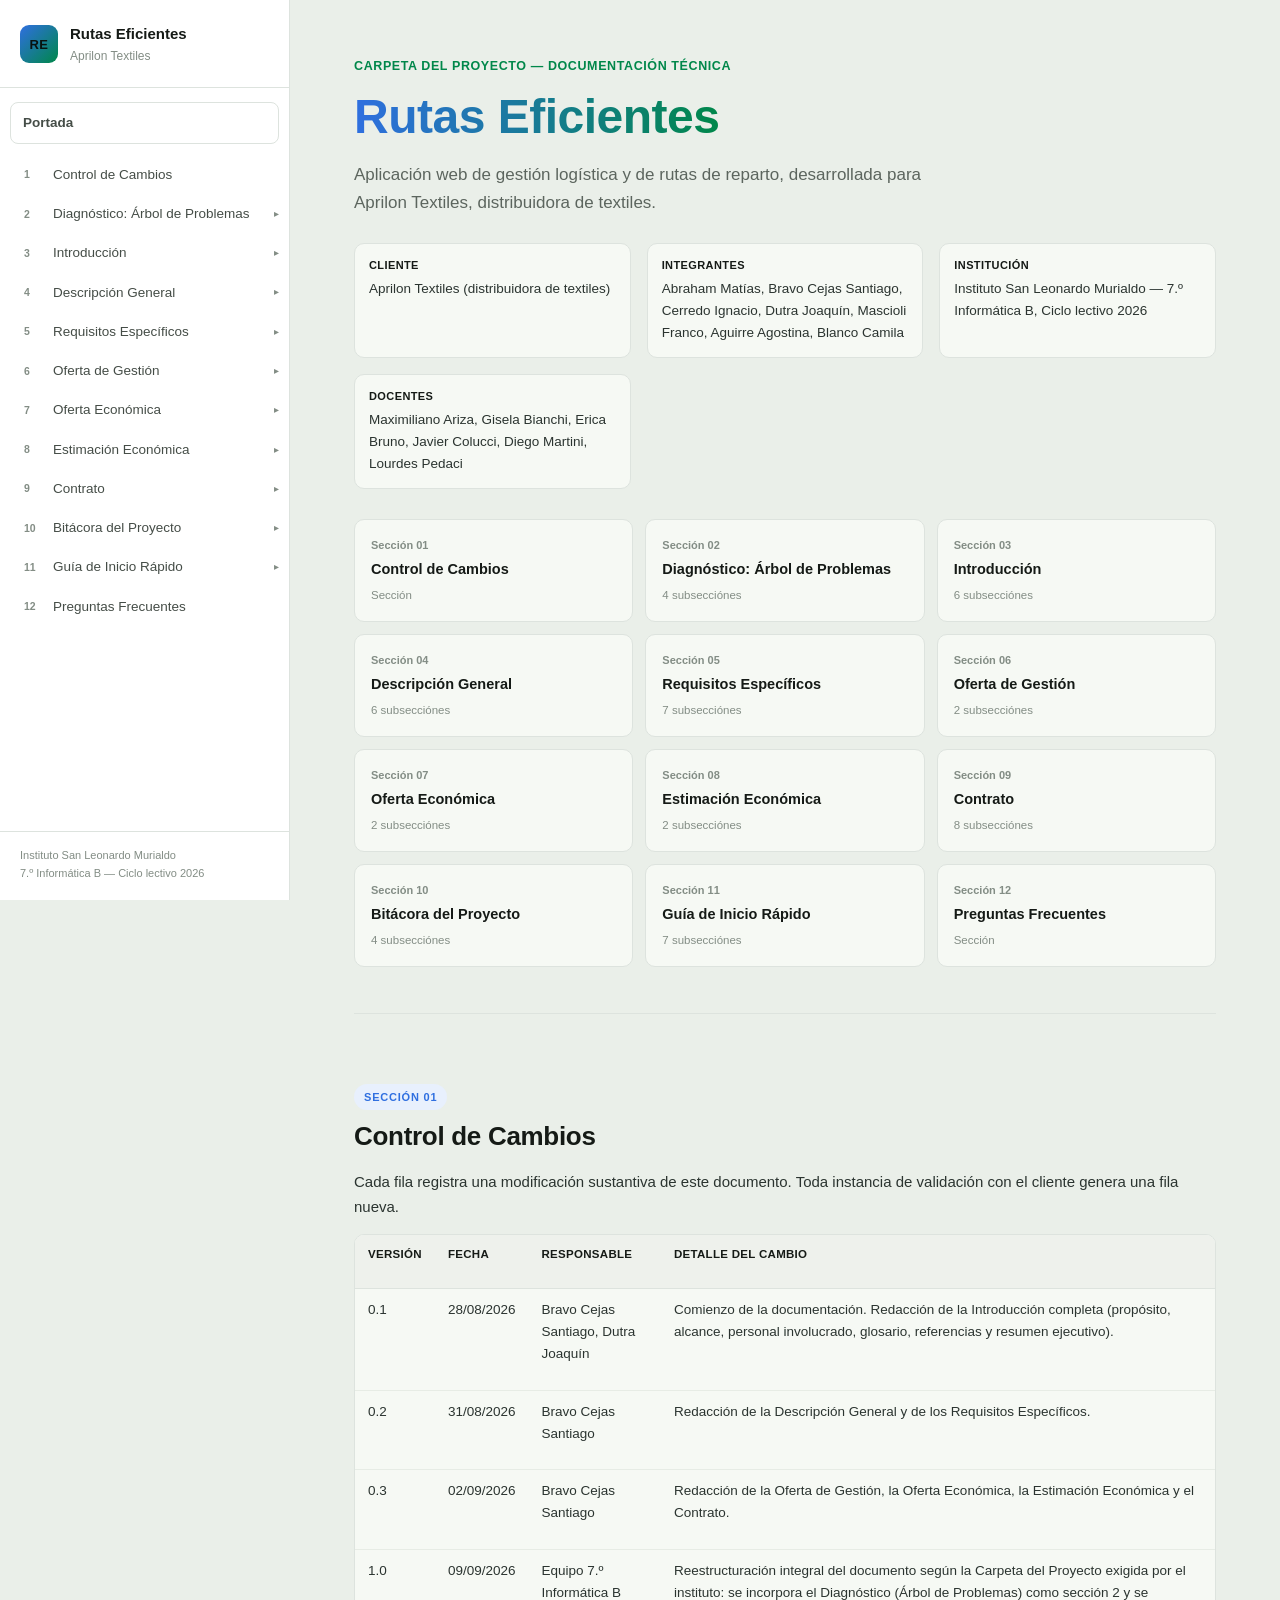
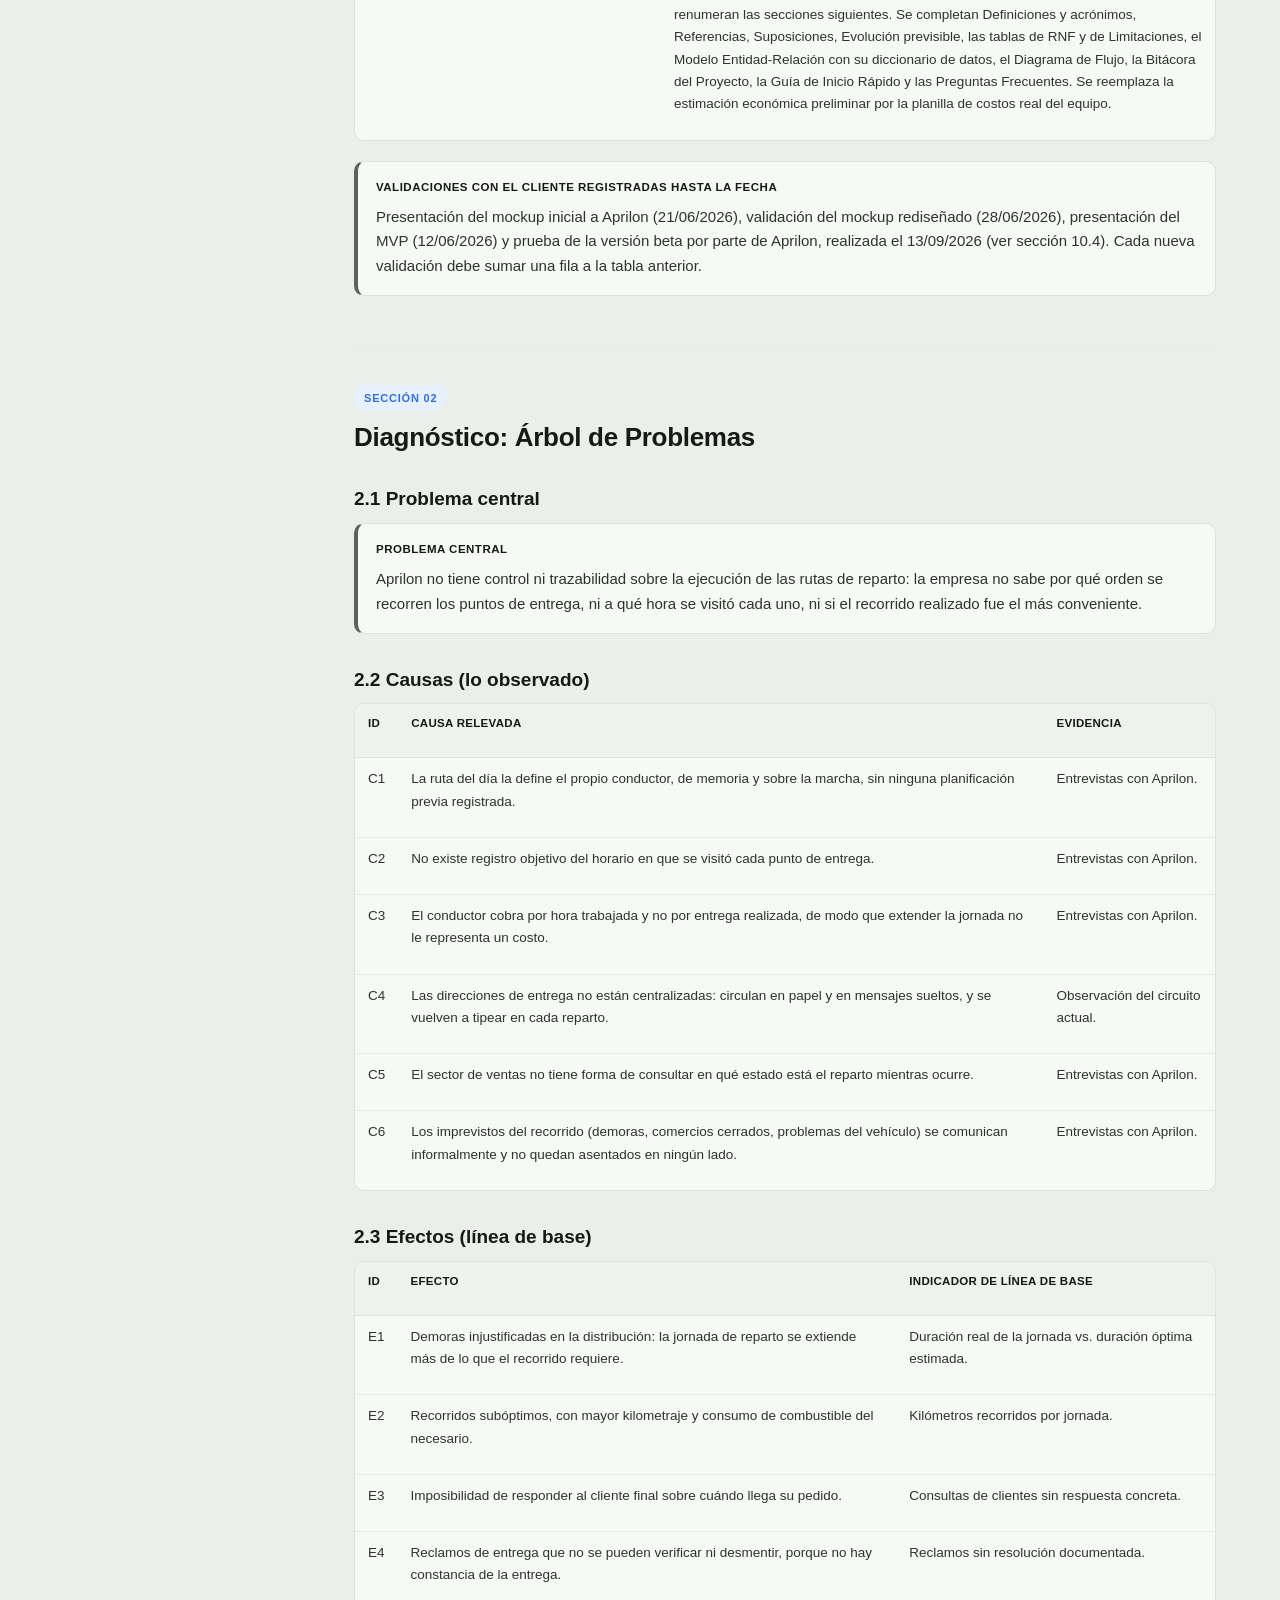
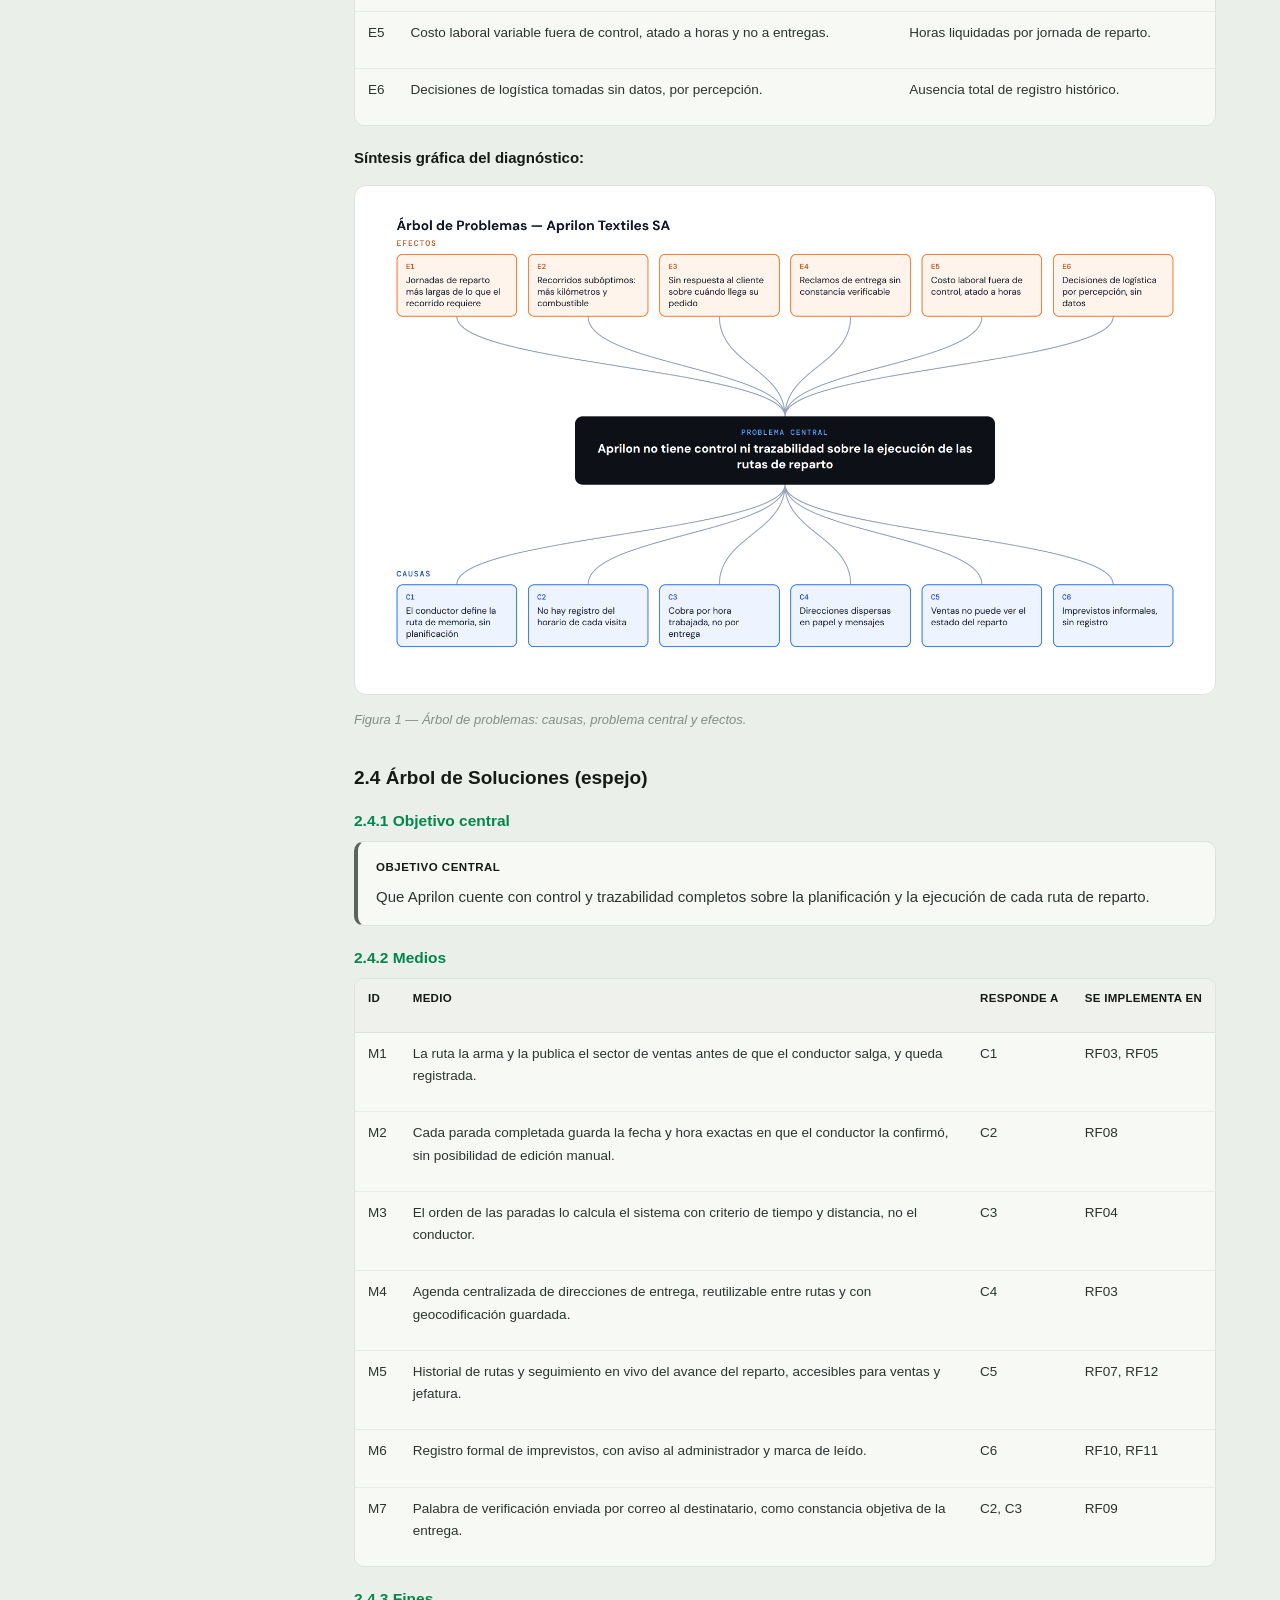
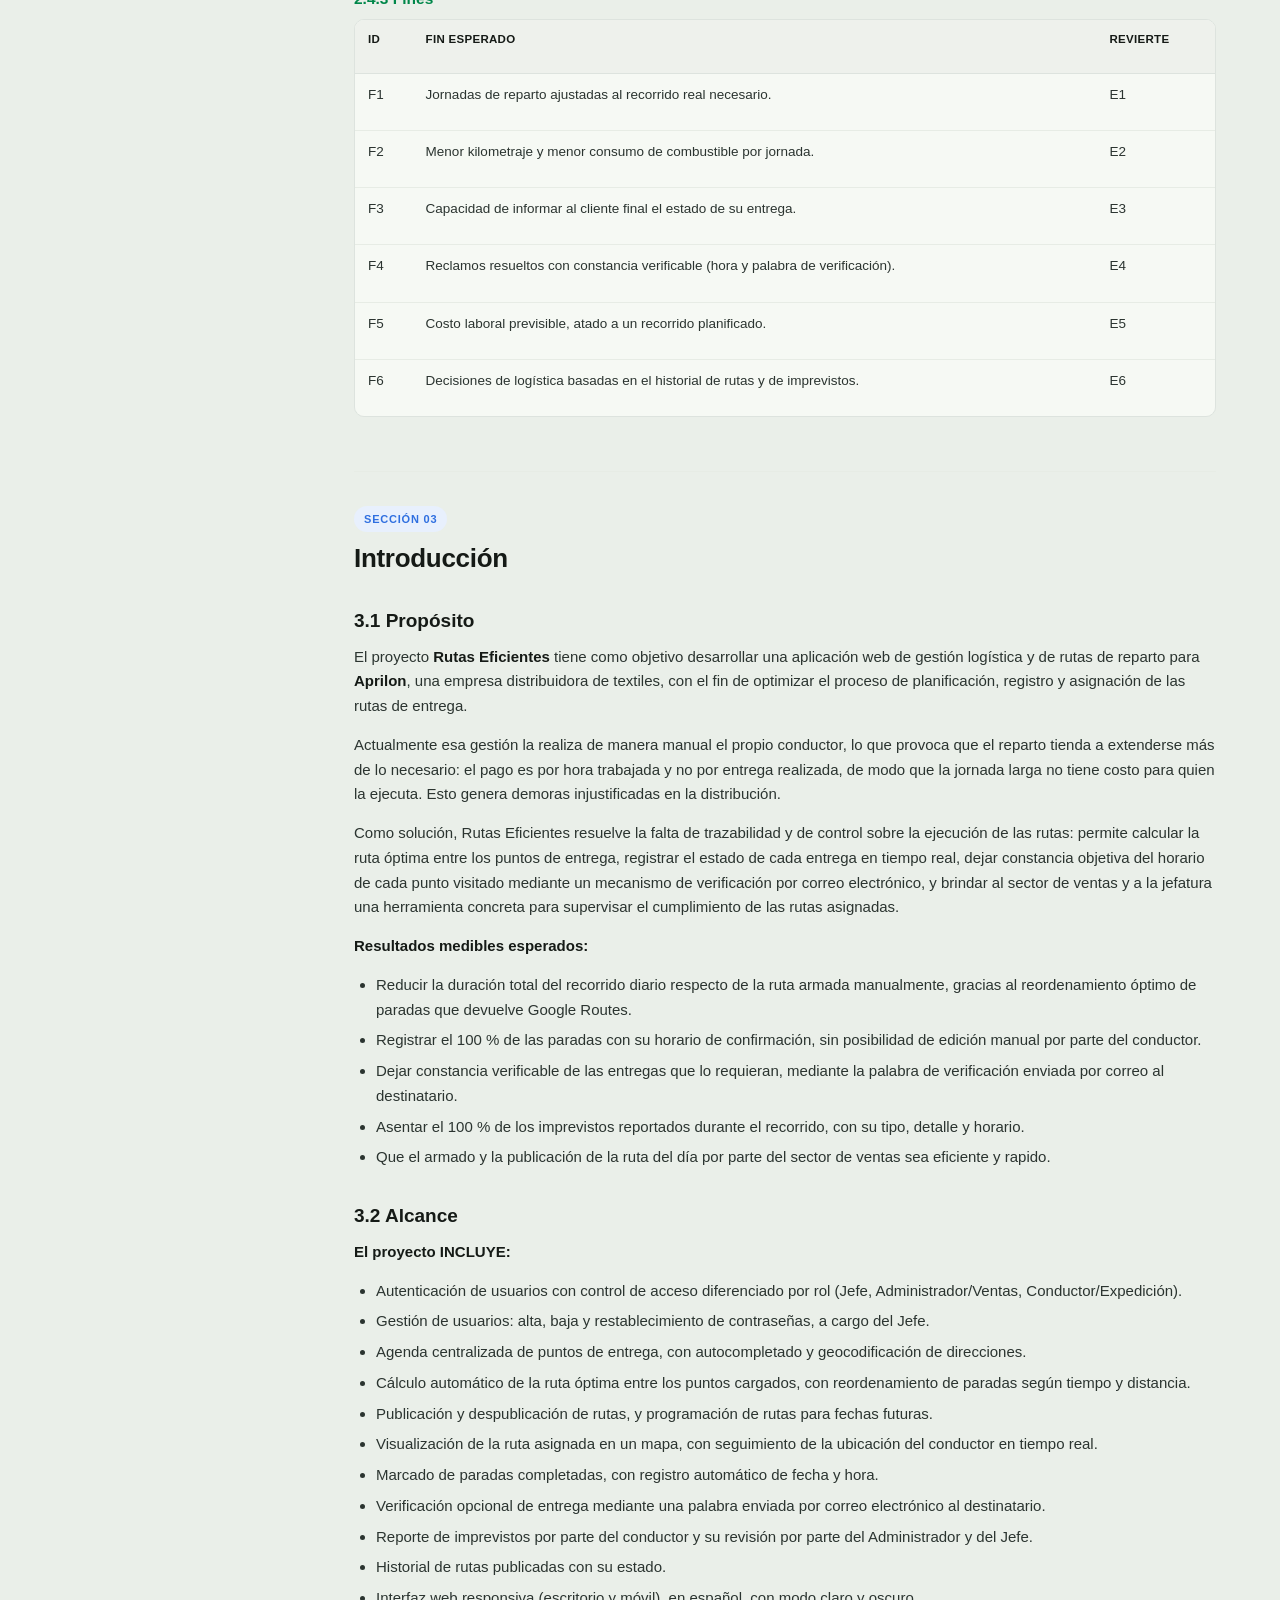
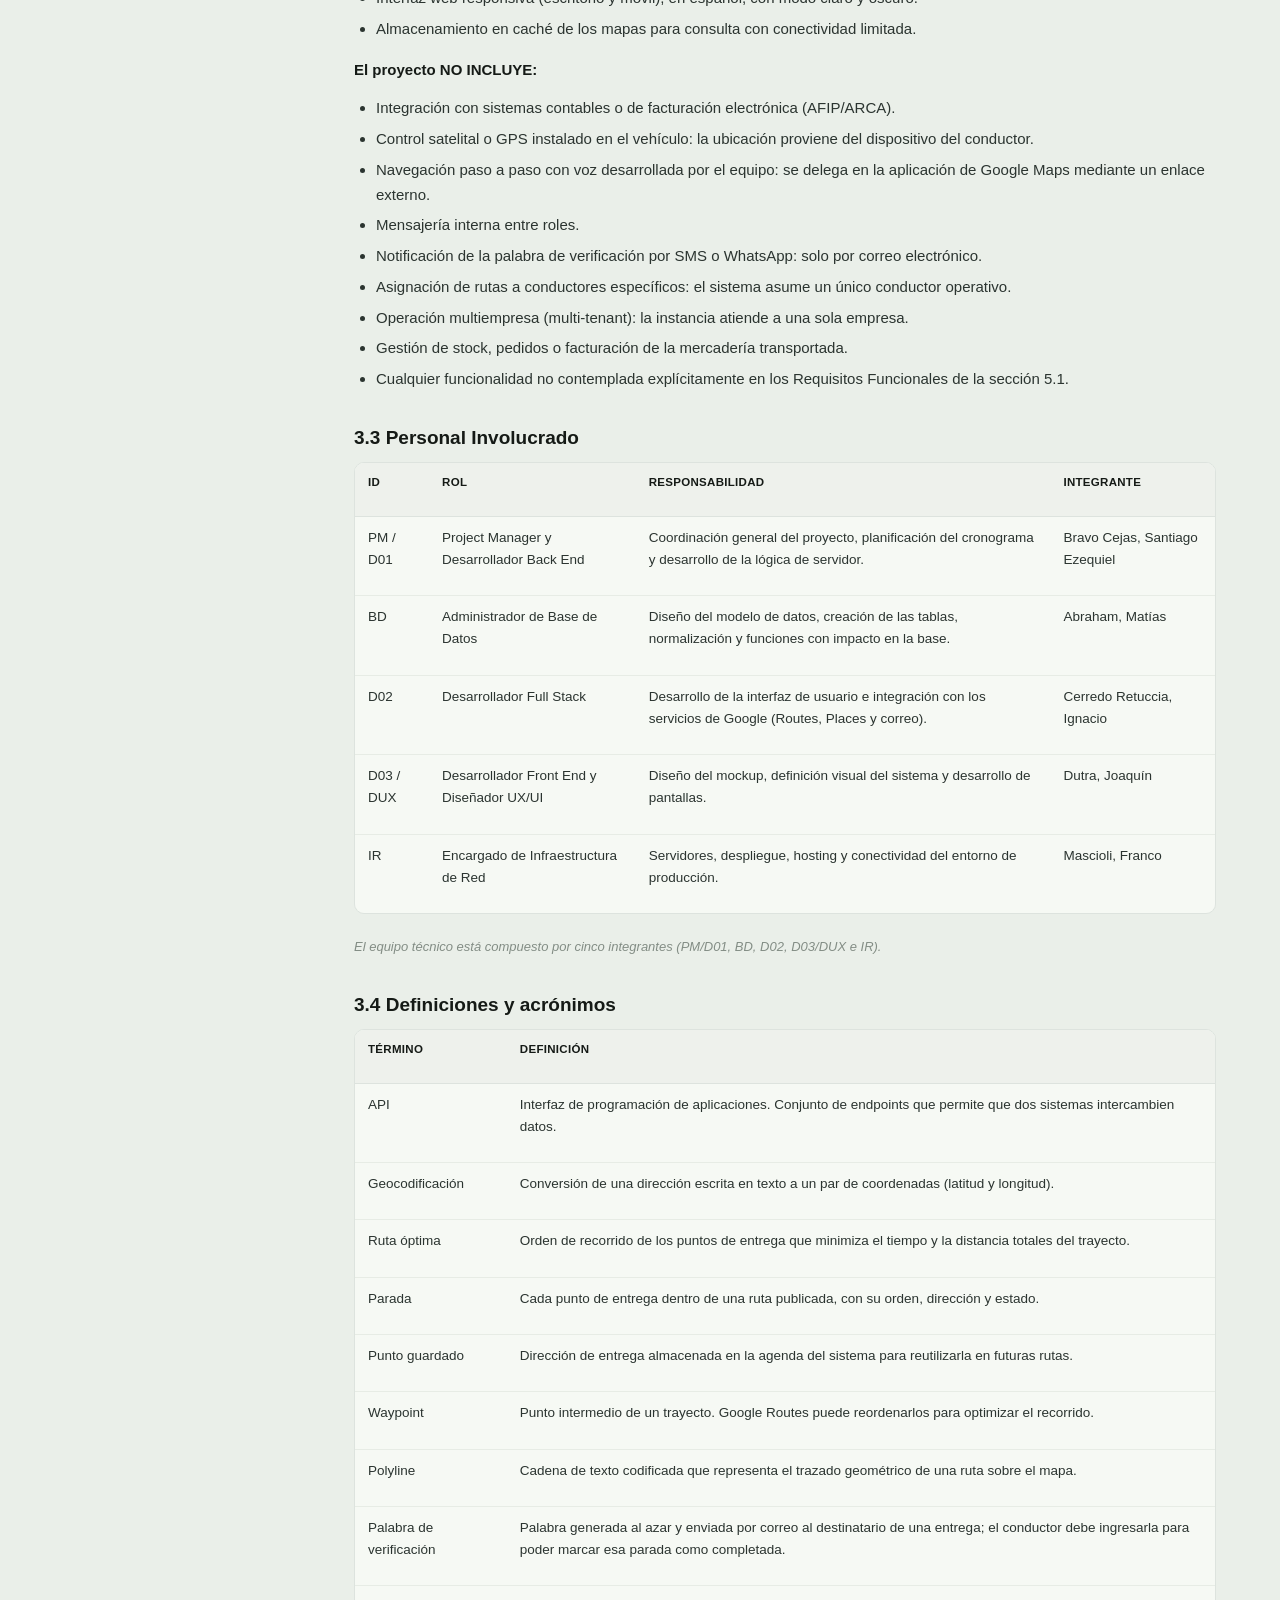
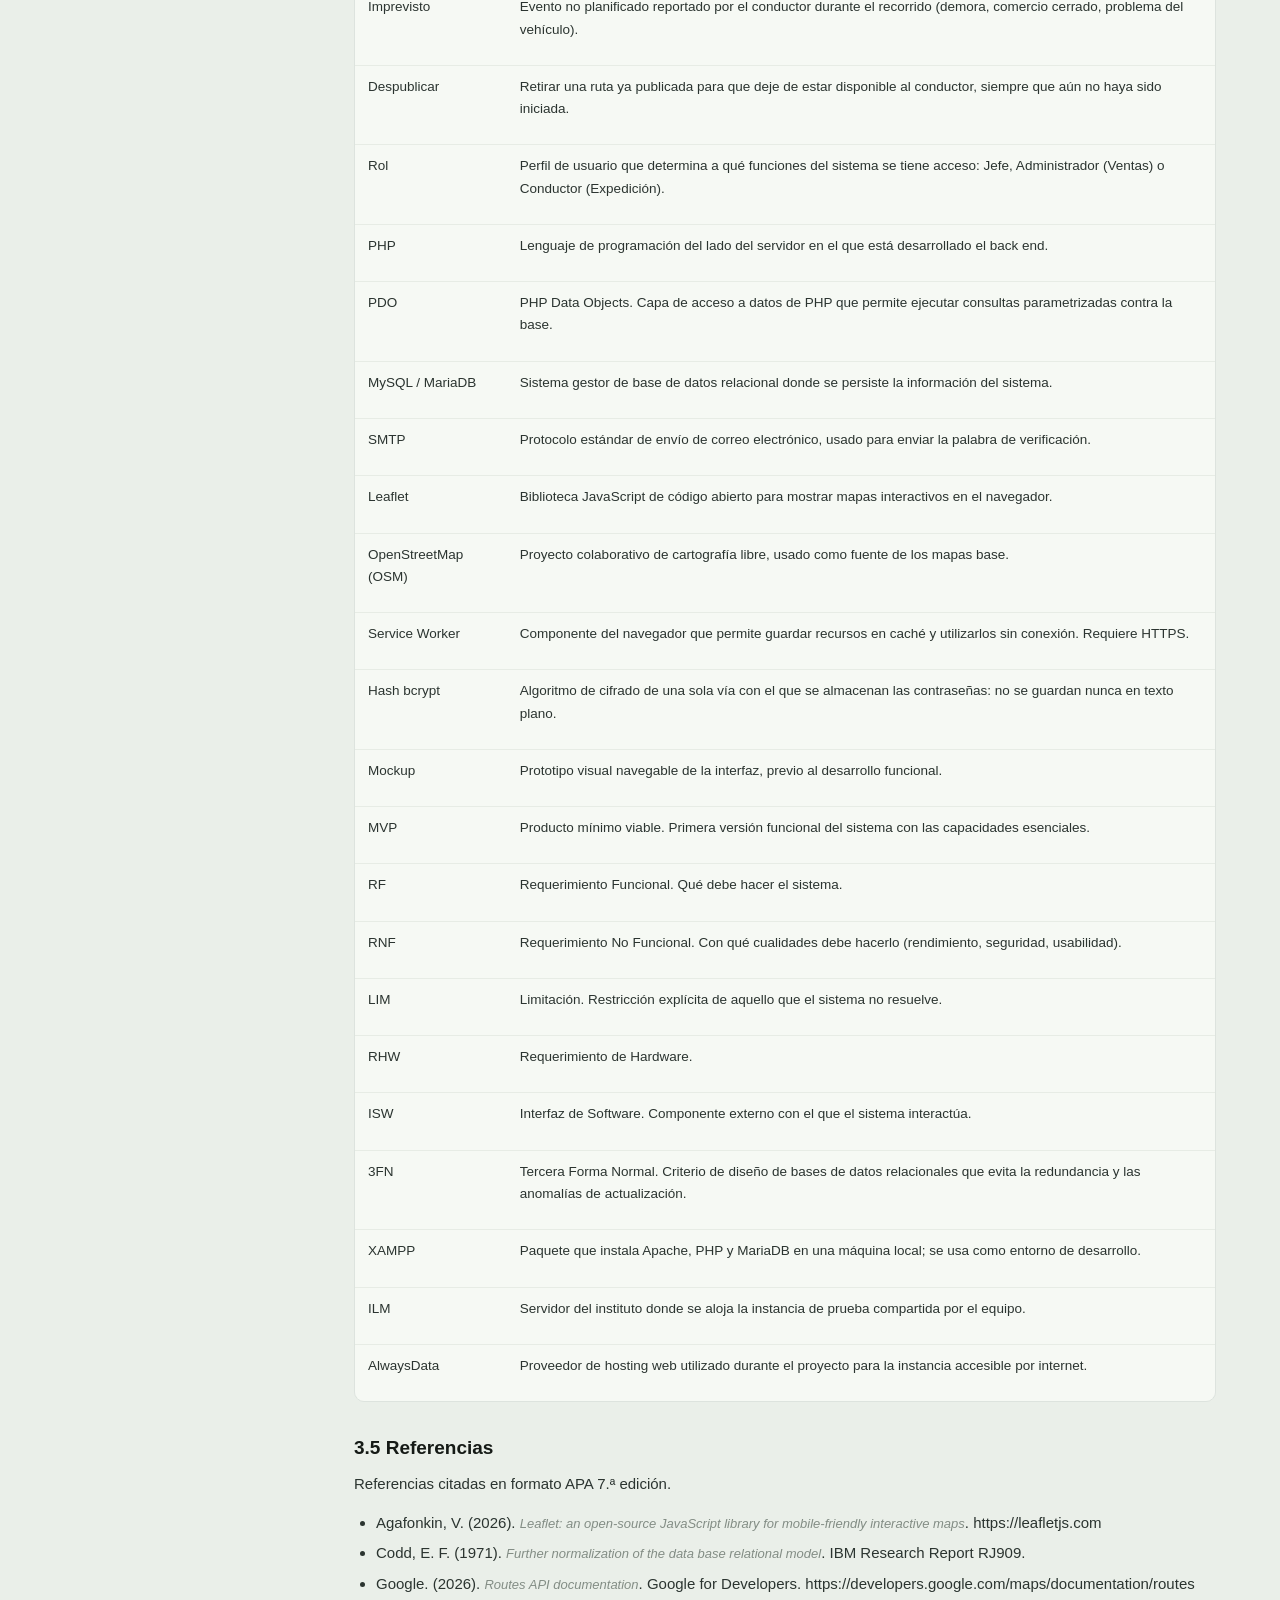
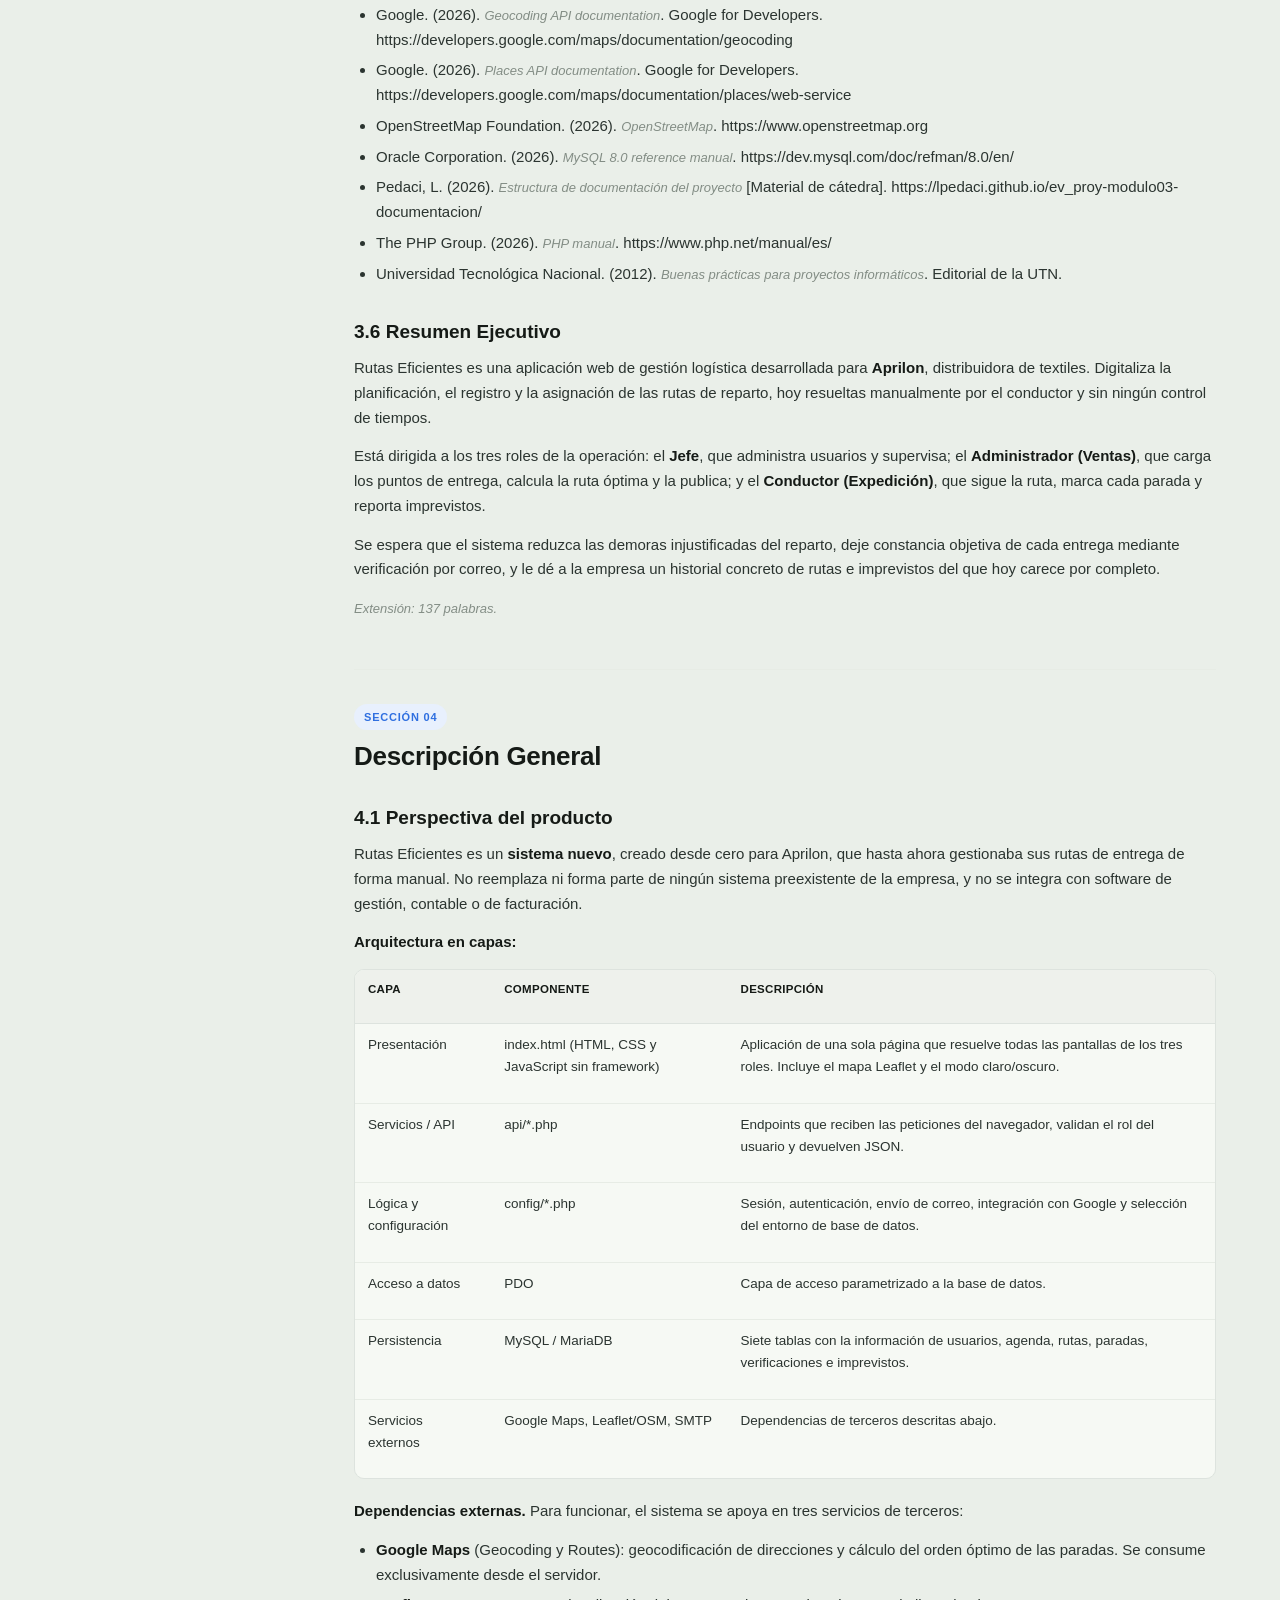
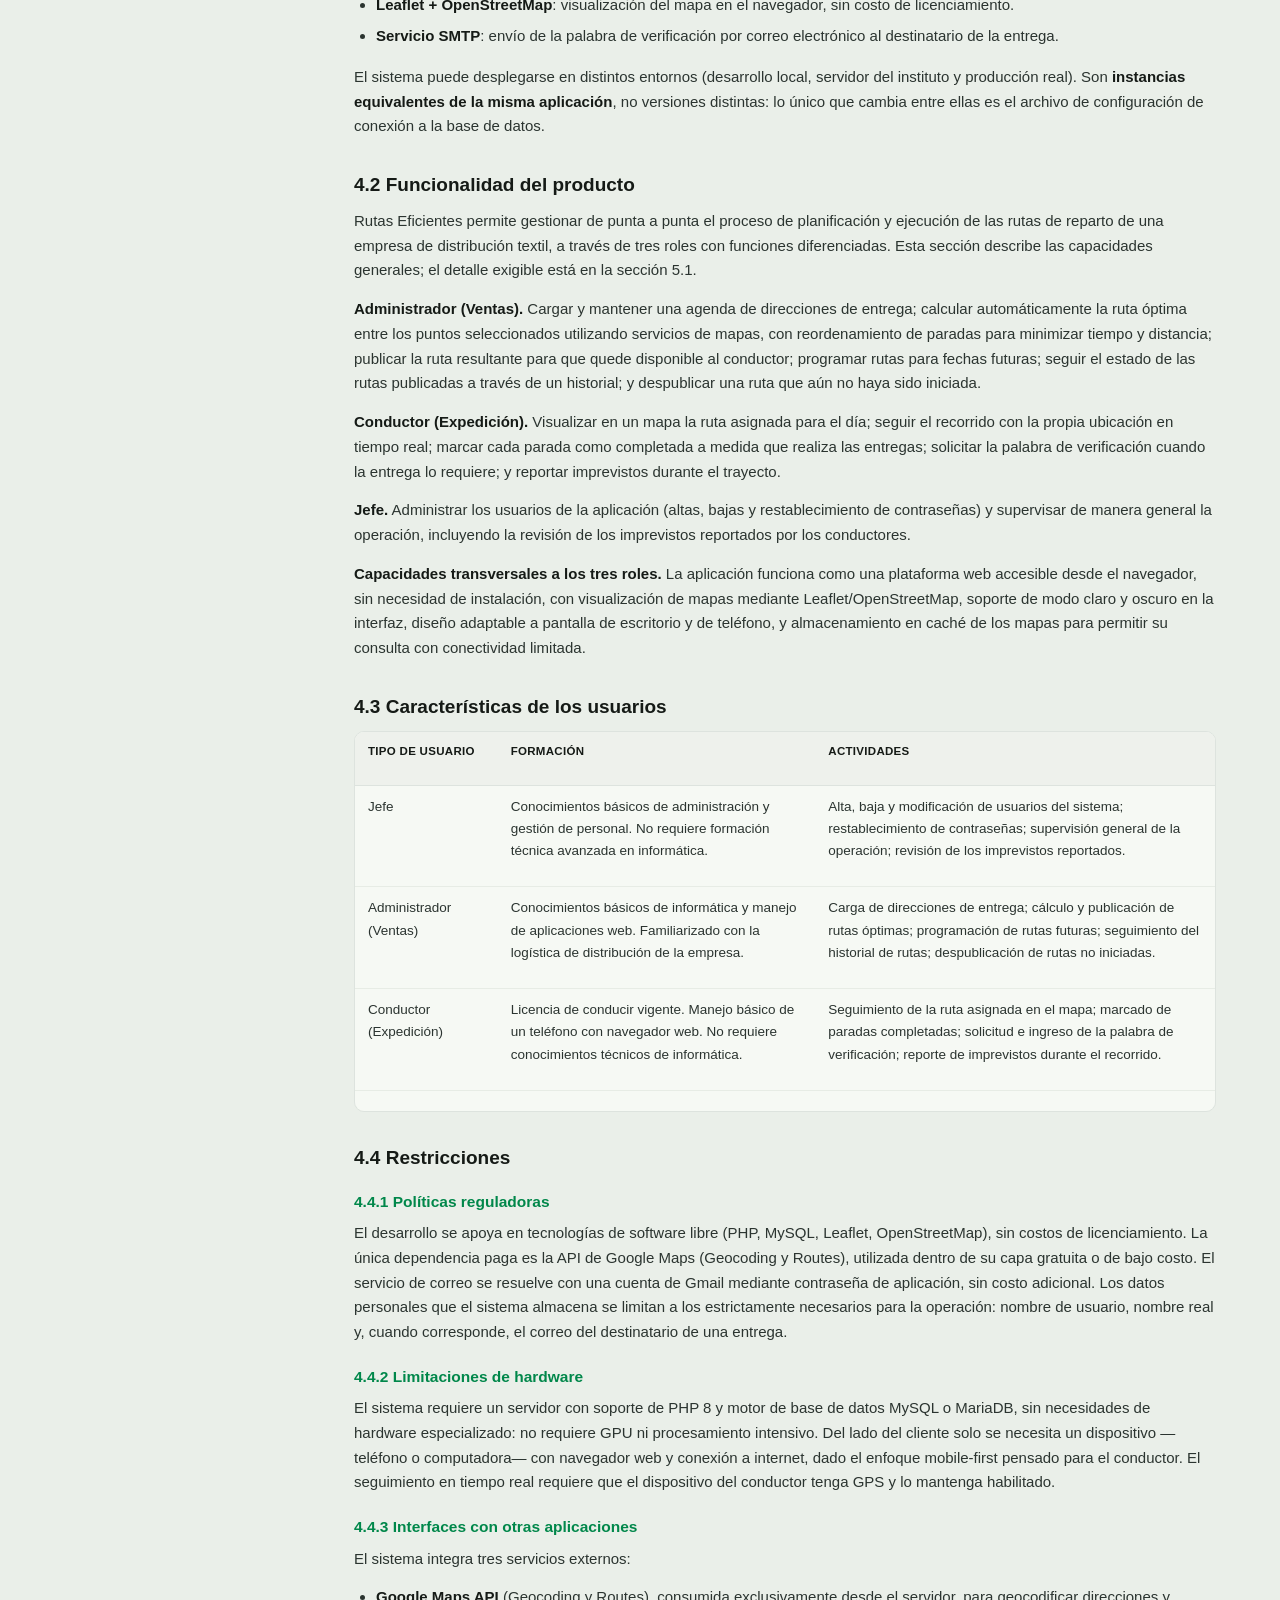
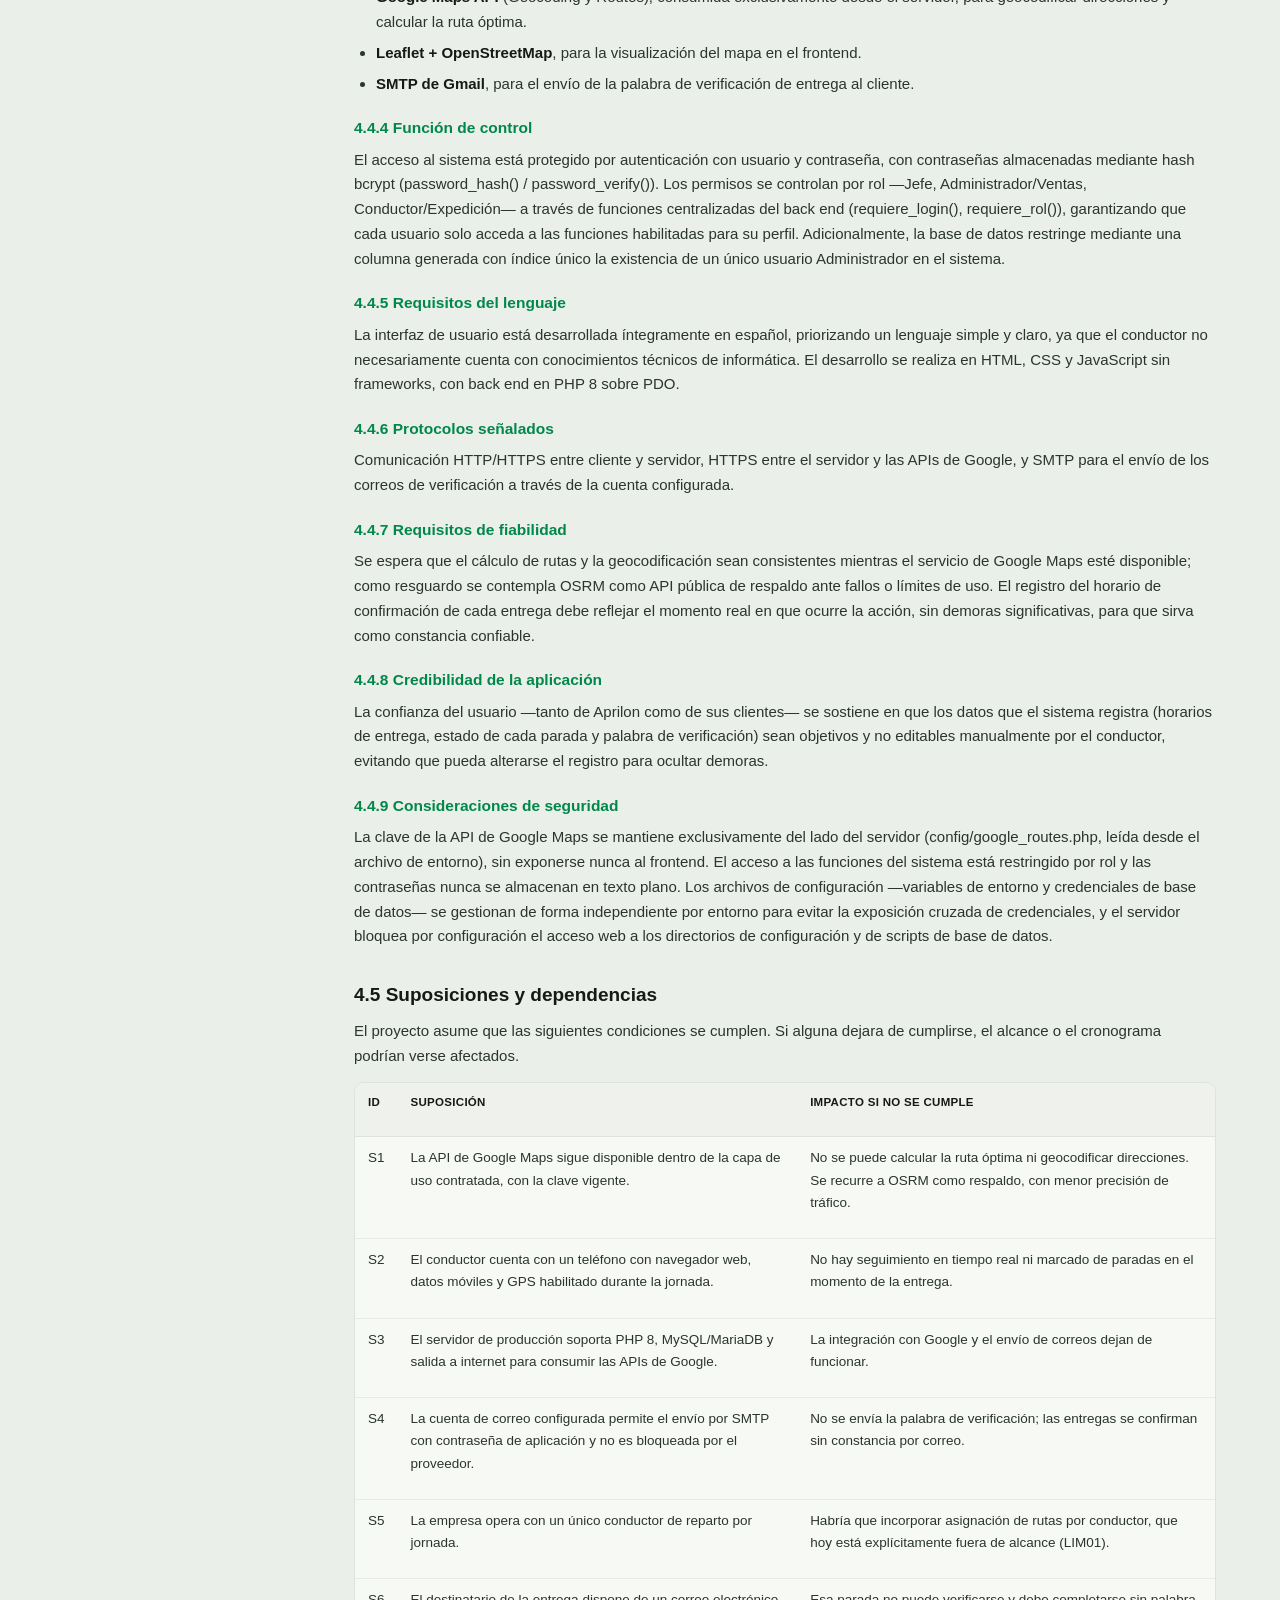
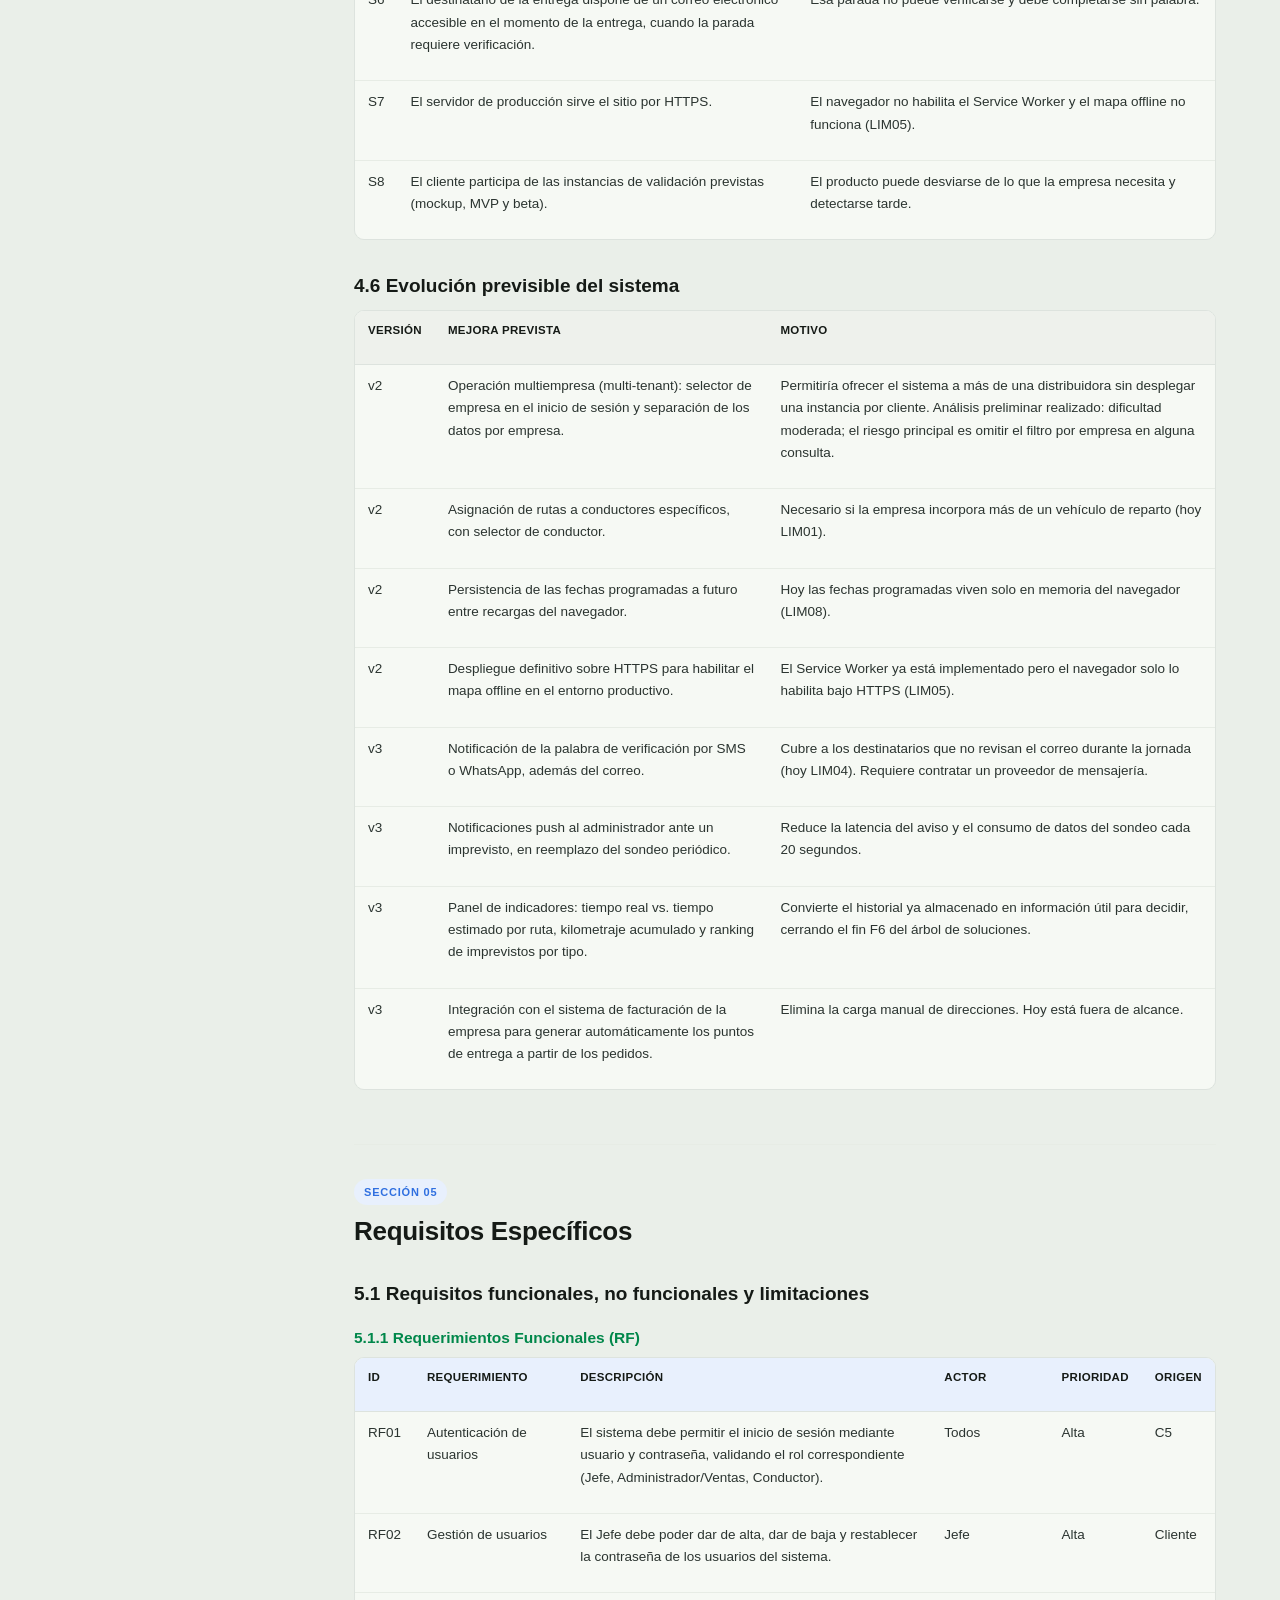
==== documentacion/index.html @ 09ac153d "Actualizar costos del proyecto segun la planilla de estimacion Se actualizan las 342 horas y montos " ====
<!doctype html>
<html lang="es" data-theme="light">
<head>
<meta charset="utf-8">
<meta name="viewport" content="width=device-width, initial-scale=1">
<link rel="icon" href="favicon.png">
<title>Rutas Eficientes — Documentación del Proyecto</title>
<style>
:root{
  --bg:#eaefe9;
  --panel:#f6f9f4;
  --panel-soft:#ffffff;
  --ink:#2b3430;
  --ink-soft:#5c655e;
  --ink-faint:#838d85;
  --ink-title:#151a16;
  --line:#dde3de;
  --line-soft:#e7ece5;
  --sidebar-bg:#ffffff;
  --sidebar-ink:#454d47;
  --sidebar-ink-dim:#838d85;
  --sidebar-line:#dde3de;
  --accent-blue:#2f6fe0;
  --accent-blue-bg:#e8f0fd;
  --accent-violet:#7c5ce0;
  --accent-violet-bg:#efebfd;
  --accent-amber:#a86a10;
  --accent-amber-bg:#fbf1de;
  --accent-green:#00874a;
  --accent-green-bg:#e6f9ef;
  --accent-slate:#5c635e;
  --accent-slate-bg:#eef1ec;
  --accent-pending:#a8601c;
  --accent-pending-bg:#faf0e6;
  --radius:12px;
  --sidebar-w:290px;
  color-scheme: light;
}

*{box-sizing:border-box;}
html{scroll-behavior:smooth;}
body{
  margin:0;
  background:var(--bg);
  color:var(--ink);
  font-family:-apple-system,BlinkMacSystemFont,"Segoe UI",Roboto,Helvetica,Arial,sans-serif;
  font-size:15px;
  line-height:1.65;
}

h1,h2,h3,h4{font-family:inherit;color:var(--ink-title);line-height:1.25;}

a{color:var(--accent-blue);text-decoration:none;}
a:hover{text-decoration:underline;}

.layout{display:flex;min-height:100vh;}

/* ---------- Sidebar ---------- */
.sidebar{
  width:var(--sidebar-w);flex:0 0 var(--sidebar-w);
  background:var(--sidebar-bg);
  position:sticky;
  top:0;
  height:100vh;
  overflow-y:auto;
  display:flex;
  flex-direction:column;
  padding:22px 0 0;
  z-index:40;
  border-right:1px solid var(--sidebar-line);
}
.sidebar::-webkit-scrollbar{width:8px;}
.sidebar::-webkit-scrollbar-thumb{background:var(--sidebar-line);border-radius:8px;}

.brand{display:flex;align-items:center;gap:12px;padding:0 20px 20px;border-bottom:1px solid var(--sidebar-line);margin-bottom:14px;flex:0 0 auto;}
.brand-mark{
  width:38px;height:38px;border-radius:9px;
  background:linear-gradient(135deg,var(--accent-blue),var(--accent-green));
  color:#08120f;display:flex;align-items:center;justify-content:center;
  font-weight:800;font-size:13px;letter-spacing:0.5px;flex:0 0 auto;
}
.brand-title{font-weight:700;font-size:15px;color:var(--ink-title);}
.brand-sub{font-size:12px;color:var(--sidebar-ink-dim);}

.nav{padding:0 10px;flex:1 1 auto;}
.nav-home{
  display:block;padding:9px 12px;margin:0 0 12px;border-radius:8px;
  color:var(--sidebar-ink);font-size:13.5px;font-weight:600;
  border:1px solid var(--sidebar-line);
}
.nav-home:hover{background:var(--sidebar-line);text-decoration:none;color:var(--ink-title);}

.nav-group{margin-bottom:14px;}
.nav-group-title{
  font-size:10.5px;font-weight:800;letter-spacing:0.7px;text-transform:uppercase;
  color:var(--sidebar-ink-dim);padding:0 12px;margin-bottom:6px;
}
.nav-item{margin-bottom:1px;}
.nav-item summary{list-style:none;cursor:pointer;display:flex;align-items:center;}
.nav-item summary::-webkit-details-marker{display:none;}
.nav-top{
  flex:1;display:flex;align-items:center;gap:9px;
  padding:8px 12px;border-radius:8px;color:var(--sidebar-ink);
  font-size:13.5px;font-weight:500;border-left:2px solid transparent;
}
.nav-top:hover{background:var(--sidebar-line);text-decoration:none;color:var(--ink-title);}
.nav-top.active{background:var(--accent-green-bg);color:var(--ink-title);border-left-color:var(--accent-green);}
.nav-num{
  font-size:10.5px;font-weight:700;color:var(--sidebar-ink-dim);
  min-width:20px;
}
.nav-item[open] > summary .nav-top{color:var(--ink-title);}
.nav-caret{margin-left:auto;font-size:10px;color:var(--sidebar-ink-dim);transition:transform .15s;}
.nav-item[open] > summary .nav-caret{transform:rotate(90deg);}

.nav-sub{list-style:none;margin:2px 0 6px;padding-left:31px;border-left:1px solid var(--sidebar-line);margin-left:20px;}
.nav-sub .nav-sub{padding-left:14px;margin-left:6px;}
.nav-sub li{margin:0;}
.nav-link{
  display:block;padding:5px 10px;border-radius:6px;font-size:12.5px;
  color:var(--sidebar-ink-dim);
}
.nav-sub .nav-link:hover{background:var(--sidebar-line);color:var(--ink-title);text-decoration:none;}
.nav-sub .nav-link.active{color:var(--accent-green);font-weight:600;}

.sidebar-footer{
  flex:0 0 auto;padding:14px 20px 18px;
  font-size:11px;color:var(--sidebar-ink-dim);border-top:1px solid var(--sidebar-line);
  background:var(--sidebar-bg);
}

.nav-toggle{
  display:none;position:fixed;top:14px;left:14px;z-index:60;
  background:var(--sidebar-bg);color:var(--ink-title);border:1px solid var(--sidebar-line);border-radius:8px;
  padding:9px 14px;font-size:13px;font-weight:600;cursor:pointer;
  box-shadow:0 4px 14px rgba(20,30,24,0.15);
}
.scrim{display:none;}

/* ---------- Content ---------- */
.content{flex:1;min-width:0;padding:56px 64px 90px;max-width:1440px;margin:0 auto;}

.hero{padding-bottom:36px;margin-bottom:36px;border-bottom:1px solid var(--line);}
.hero-eyebrow{font-size:12.5px;font-weight:700;letter-spacing:0.6px;text-transform:uppercase;color:var(--accent-green);margin-bottom:10px;}
.hero-title{
  font-size:clamp(32px,5vw,48px);font-weight:800;margin:0 0 14px;letter-spacing:-0.5px;
  background:linear-gradient(90deg,var(--accent-blue),var(--accent-green));
  -webkit-background-clip:text;background-clip:text;color:transparent;
  display:inline-block;
}
.hero-lead{font-size:17px;color:var(--ink-soft);max-width:65ch;margin:0 0 26px;}
.hero-meta{display:grid;grid-template-columns:repeat(auto-fit,minmax(220px,1fr));gap:16px;}
.hero-meta-item{font-size:13.5px;color:var(--ink);background:var(--panel);border:1px solid var(--line);border-radius:10px;padding:12px 14px;}
.hero-meta-item strong{display:block;color:var(--ink-title);font-size:11px;font-weight:700;letter-spacing:0.4px;text-transform:uppercase;margin-bottom:4px;}

.index-grid{display:grid;grid-template-columns:repeat(auto-fill,minmax(230px,1fr));gap:12px;margin:30px 0 10px;}
.index-card{
  display:block;background:var(--panel);border:1px solid var(--line);border-radius:10px;
  padding:16px;color:var(--ink);transition:border-color .15s,transform .15s,box-shadow .15s;
}
.index-card:hover{border-color:var(--accent-green);transform:translateY(-2px);box-shadow:0 10px 24px rgba(20,30,24,0.12);text-decoration:none;}
.index-card-num{font-size:11px;font-weight:800;color:var(--ink-faint);}
.index-card-title{font-size:14.5px;font-weight:600;color:var(--ink-title);margin-top:4px;}
.index-card-meta{font-size:11.5px;color:var(--ink-faint);margin-top:4px;}

.doc-section{padding:34px 0;border-bottom:1px solid var(--line-soft);scroll-margin-top:24px;}
.doc-section:last-child{border-bottom:none;}

.section-head{margin-bottom:18px;}
.kicker{display:inline-block;font-size:11px;font-weight:700;letter-spacing:0.8px;text-transform:uppercase;color:var(--accent-blue);background:var(--accent-blue-bg);padding:4px 10px;border-radius:99px;margin-bottom:10px;}
.section-title{font-size:26px;font-weight:800;margin:0;letter-spacing:-0.3px;color:var(--ink-title);}

.section-body p{margin:0 0 14px;color:var(--ink);}
.section-body ul,.section-body ol{margin:0 0 16px;padding-left:22px;}
.section-body li{margin-bottom:6px;color:var(--ink);}
.section-body strong{color:var(--ink-title);font-weight:700;}

.sub-h2{scroll-margin-top:24px;font-size:19px;font-weight:700;margin:30px 0 12px;padding-top:4px;color:var(--ink-title);}
.sub-h3{scroll-margin-top:24px;font-size:15.5px;font-weight:700;margin:22px 0 10px;color:var(--accent-green);}

/* ---------- Tables ---------- */
.table-scroll{overflow-x:auto;margin:0 0 20px;border:1px solid var(--line);border-radius:10px;}
table.dtable{width:100%;border-collapse:collapse;font-size:13.5px;background:var(--panel);}
table.dtable th,table.dtable td{padding:10px 13px;text-align:left;border-bottom:1px solid var(--line-soft);vertical-align:top;color:var(--ink);}
table.dtable thead th{
  background:var(--accent-slate-bg);color:var(--ink-title);font-weight:700;font-size:11.5px;
  text-transform:uppercase;letter-spacing:0.3px;border-bottom:1px solid var(--line);white-space:nowrap;
}
table.dtable tbody tr:last-child td{border-bottom:none;}
table.dtable tbody tr:hover{background:var(--line-soft);}
table.dtable strong{color:var(--ink-title);}

table.dtable.accent-blue thead th{background:var(--accent-blue-bg);color:var(--accent-blue);}
table.dtable.accent-violet thead th{background:var(--accent-violet-bg);color:var(--accent-violet);}
table.dtable.accent-amber thead th{background:var(--accent-amber-bg);color:var(--accent-amber);}
table.dtable.accent-green thead th{background:var(--accent-green-bg);color:var(--accent-green);}
table.dtable.accent-slate thead th{background:var(--accent-slate-bg);color:var(--ink-title);}

/* ---------- Callouts ---------- */
.callout{border:1px solid var(--line);border-left:4px solid var(--accent-slate);background:var(--panel);border-radius:10px;padding:16px 18px;margin:0 0 20px;}
.callout-label{font-size:11.5px;font-weight:800;letter-spacing:0.5px;text-transform:uppercase;color:var(--ink-title);margin-bottom:8px;}
.callout-body p{margin:0 0 8px;color:var(--ink);}
.callout-body p:last-child{margin-bottom:0;}

.callout.accent-blue{border-left-color:var(--accent-blue);background:var(--accent-blue-bg);}
.callout.accent-blue .callout-label{color:var(--accent-blue);}
.callout.accent-violet{border-left-color:var(--accent-violet);background:var(--accent-violet-bg);}
.callout.accent-violet .callout-label{color:var(--accent-violet);}
.callout.accent-amber{border-left-color:var(--accent-amber);background:var(--accent-amber-bg);}
.callout.accent-amber .callout-label{color:var(--accent-amber);}
.callout.accent-green{border-left-color:var(--accent-green);background:var(--accent-green-bg);}
.callout.accent-green .callout-label{color:var(--accent-green);}
.callout.accent-slate{border-left-color:var(--accent-slate);}
.callout.accent-pending{border-left-color:var(--accent-pending);background:var(--accent-pending-bg);}
.callout.accent-pending .callout-label{color:var(--accent-pending);}

/* ---------- FAQ ---------- */
.faq-list{display:flex;flex-direction:column;gap:8px;margin:0 0 20px;}
.faq-item{border:1px solid var(--line);border-radius:10px;background:var(--panel);padding:2px 4px;}
.faq-item summary{
  cursor:pointer;list-style:none;padding:13px 14px;font-weight:600;font-size:14.5px;
  display:flex;gap:10px;align-items:baseline;color:var(--ink-title);
}
.faq-item summary::-webkit-details-marker{display:none;}
.faq-item summary::after{content:"+";margin-left:auto;color:var(--ink-faint);font-weight:400;font-size:18px;}
.faq-item[open] summary::after{content:"–";}
.faq-num{color:var(--accent-green);font-weight:800;min-width:18px;}
.faq-answer{padding:0 14px 15px 42px;color:var(--ink-soft);font-size:14px;}
.faq-answer p{margin:0 0 8px;}
.tag-ref{
  display:inline-block;font-size:11px;font-weight:700;letter-spacing:0.3px;
  background:var(--accent-slate-bg);color:var(--ink);padding:3px 9px;border-radius:99px;
}

/* ---------- Images ---------- */
.doc-figure{
  margin:0 0 4px;background:var(--panel-soft);border:1px solid var(--line);
  border-radius:12px;padding:10px;display:inline-block;max-width:100%;
}
.doc-figure img{display:block;max-width:100%;border-radius:6px;margin:0;}
.section-body em{color:var(--ink-faint);font-size:13px;}

/* ---------- Footer ---------- */
.doc-footer{margin-top:50px;padding-top:26px;border-top:1px solid var(--line);color:var(--ink-faint);font-size:12.5px;line-height:1.8;}

/* ---------- Back to top ---------- */
.to-top{
  position:fixed;right:22px;bottom:22px;width:42px;height:42px;border-radius:50%;
  background:var(--accent-green);color:#06110d;border:none;font-size:18px;cursor:pointer;
  box-shadow:0 6px 18px rgba(20,30,24,0.18);opacity:0;pointer-events:none;transition:opacity .2s,transform .2s;
  z-index:50;
}
.to-top.show{opacity:1;pointer-events:auto;}
.to-top:hover{transform:translateY(-3px);}

@media (max-width:1100px){
  .content{max-width:100%;padding:56px 32px 80px;}
}

@media (max-width:900px){
  .layout{display:block;}
  .sidebar{
    position:fixed;left:0;top:0;width:min(var(--sidebar-w),84vw);flex-basis:auto;
    transform:translateX(-100%);
    transition:transform .25s ease;box-shadow:0 0 40px rgba(20,30,24,0.2);
    height:100vh;
  }
  .sidebar.open{transform:translateX(0);}
  .nav-toggle{display:flex;align-items:center;gap:6px;}
  .scrim{display:none;position:fixed;inset:0;background:rgba(20,30,24,0.4);z-index:30;}
  .scrim.show{display:block;}
  .content{padding:80px 20px 60px;max-width:100%;}
  .hero-title{font-size:34px;}
  .hero-meta{grid-template-columns:1fr;}
  .index-grid{grid-template-columns:1fr 1fr;}
  .section-title{font-size:22px;}
  table.dtable{font-size:12.5px;}
  table.dtable th,table.dtable td{padding:8px 10px;}
}

@media (max-width:640px){
  .index-grid{grid-template-columns:1fr;}
  .content{padding:76px 16px 56px;}
  .hero-title{font-size:28px;}
  .hero-lead{font-size:15.5px;}
  .doc-section{padding:26px 0;}
  .callout{padding:14px 15px;}
  .faq-answer{padding:0 12px 14px 18px;}
  .faq-item summary{padding:12px 12px;font-size:14px;}
  .doc-figure{padding:6px;}
}

@media (max-width:400px){
  body{font-size:14px;}
  .content{padding:72px 12px 48px;}
  .hero-title{font-size:24px;}
  .brand-title{font-size:14px;}
}

</style>
</head>
<body>
<button class="nav-toggle" id="navToggle">&#9776; Menú</button>
<div class="scrim" id="scrim"></div>
<div class="layout">
  <nav class="sidebar" id="sidebar">
    <div class="brand">
      <div class="brand-mark">RE</div>
      <div>
        <div class="brand-title">Rutas Eficientes</div>
        <div class="brand-sub">Aprilon Textiles</div>
      </div>
    </div>
    <div class="nav">
      <a class="nav-home" href="#top">Portada</a><div class="nav-item"><a class="nav-top" href="#1-control-de-cambios"><span class="nav-num">1</span><span>Control de Cambios</span></a></div><details class="nav-item"><summary><a class="nav-top" href="#2-diagnostico-arbol-de-problemas"><span class="nav-num">2</span><span>Diagnóstico: Árbol de Problemas</span></a><span class="nav-caret">&#9656;</span></summary><ul class="nav-sub"><li><a class="nav-link" href="#2-1-problema-central">2.1 Problema central</a></li><li><a class="nav-link" href="#2-2-causas-lo-observado">2.2 Causas (lo observado)</a></li><li><a class="nav-link" href="#2-3-efectos-linea-de-base">2.3 Efectos (línea de base)</a></li><li><a class="nav-link" href="#2-4-arbol-de-soluciones-espejo">2.4 Árbol de Soluciones (espejo)</a><ul class="nav-sub"><li><a class="nav-link" href="#2-4-1-objetivo-central">2.4.1 Objetivo central</a></li><li><a class="nav-link" href="#2-4-2-medios">2.4.2 Medios</a></li><li><a class="nav-link" href="#2-4-3-fines">2.4.3 Fines</a></li></ul></li></ul></details><details class="nav-item"><summary><a class="nav-top" href="#3-introduccion"><span class="nav-num">3</span><span>Introducción</span></a><span class="nav-caret">&#9656;</span></summary><ul class="nav-sub"><li><a class="nav-link" href="#3-1-proposito">3.1 Propósito</a></li><li><a class="nav-link" href="#3-2-alcance">3.2 Alcance</a></li><li><a class="nav-link" href="#3-3-personal-involucrado">3.3 Personal Involucrado</a></li><li><a class="nav-link" href="#3-4-definiciones-y-acronimos">3.4 Definiciones y acrónimos</a></li><li><a class="nav-link" href="#3-5-referencias">3.5 Referencias</a></li><li><a class="nav-link" href="#3-6-resumen-ejecutivo">3.6 Resumen Ejecutivo</a></li></ul></details><details class="nav-item"><summary><a class="nav-top" href="#4-descripcion-general"><span class="nav-num">4</span><span>Descripción General</span></a><span class="nav-caret">&#9656;</span></summary><ul class="nav-sub"><li><a class="nav-link" href="#4-1-perspectiva-del-producto">4.1 Perspectiva del producto</a></li><li><a class="nav-link" href="#4-2-funcionalidad-del-producto">4.2 Funcionalidad del producto</a></li><li><a class="nav-link" href="#4-3-caracteristicas-de-los-usuarios">4.3 Características de los usuarios</a></li><li><a class="nav-link" href="#4-4-restricciones">4.4 Restricciones</a><ul class="nav-sub"><li><a class="nav-link" href="#4-4-1-politicas-reguladoras">4.4.1 Políticas reguladoras</a></li><li><a class="nav-link" href="#4-4-2-limitaciones-de-hardware">4.4.2 Limitaciones de hardware</a></li><li><a class="nav-link" href="#4-4-3-interfaces-con-otras-aplicaciones">4.4.3 Interfaces con otras aplicaciones</a></li><li><a class="nav-link" href="#4-4-4-funcion-de-control">4.4.4 Función de control</a></li><li><a class="nav-link" href="#4-4-5-requisitos-del-lenguaje">4.4.5 Requisitos del lenguaje</a></li><li><a class="nav-link" href="#4-4-6-protocolos-senalados">4.4.6 Protocolos señalados</a></li><li><a class="nav-link" href="#4-4-7-requisitos-de-fiabilidad">4.4.7 Requisitos de fiabilidad</a></li><li><a class="nav-link" href="#4-4-8-credibilidad-de-la-aplicacion">4.4.8 Credibilidad de la aplicación</a></li><li><a class="nav-link" href="#4-4-9-consideraciones-de-seguridad">4.4.9 Consideraciones de seguridad</a></li></ul></li><li><a class="nav-link" href="#4-5-suposiciones-y-dependencias">4.5 Suposiciones y dependencias</a></li><li><a class="nav-link" href="#4-6-evolucion-previsible-del-sistema">4.6 Evolución previsible del sistema</a></li></ul></details><details class="nav-item"><summary><a class="nav-top" href="#5-requisitos-especificos"><span class="nav-num">5</span><span>Requisitos Específicos</span></a><span class="nav-caret">&#9656;</span></summary><ul class="nav-sub"><li><a class="nav-link" href="#5-1-requisitos-funcionales-no-funcionales-y-limitaciones">5.1 Requisitos funcionales, no funcionales y limitaciones</a><ul class="nav-sub"><li><a class="nav-link" href="#5-1-1-requerimientos-funcionales-rf">5.1.1 Requerimientos Funcionales (RF)</a></li><li><a class="nav-link" href="#5-1-2-requerimientos-no-funcionales-rnf">5.1.2 Requerimientos No Funcionales (RNF)</a></li><li><a class="nav-link" href="#5-1-3-limitaciones-lim">5.1.3 Limitaciones (LIM)</a></li></ul></li><li><a class="nav-link" href="#5-2-interfaz-de-usuario">5.2 Interfaz de usuario</a><ul class="nav-sub"><li><a class="nav-link" href="#5-2-1-acceso-al-sistema">5.2.1 Acceso al sistema</a></li><li><a class="nav-link" href="#5-2-2-vistas-del-rol-jefe">5.2.2 Vistas del rol Jefe</a></li><li><a class="nav-link" href="#5-2-3-vistas-del-rol-administrador-ventas">5.2.3 Vistas del rol Administrador (Ventas)</a></li><li><a class="nav-link" href="#5-2-4-vistas-del-rol-conductor-expedicion">5.2.4 Vistas del rol Conductor (Expedición)</a></li></ul></li><li><a class="nav-link" href="#5-3-interfaz-de-hardware">5.3 Interfaz de hardware</a></li><li><a class="nav-link" href="#5-4-interfaz-de-software">5.4 Interfaz de software</a></li><li><a class="nav-link" href="#5-5-interfaz-de-comunicacion">5.5 Interfaz de comunicación</a></li><li><a class="nav-link" href="#5-6-modelo-entidad-relacion">5.6 Modelo Entidad-Relación</a><ul class="nav-sub"><li><a class="nav-link" href="#5-6-1-diccionario-de-datos">5.6.1 Diccionario de datos</a></li><li><a class="nav-link" href="#5-6-2-relaciones-del-esquema">5.6.2 Relaciones del esquema</a></li><li><a class="nav-link" href="#5-6-3-verificacion-de-la-tercera-forma-normal">5.6.3 Verificación de la Tercera Forma Normal</a></li></ul></li><li><a class="nav-link" href="#5-7-diagrama-de-flujo">5.7 Diagrama de flujo</a><ul class="nav-sub"><li><a class="nav-link" href="#5-7-1-recorrido-del-flujo-por-carril">5.7.1 Recorrido del flujo por carril</a></li><li><a class="nav-link" href="#5-7-2-los-tres-pasos-del-ciclo">5.7.2 Los tres pasos del ciclo</a></li></ul></li></ul></details><details class="nav-item"><summary><a class="nav-top" href="#6-oferta-de-gestion"><span class="nav-num">6</span><span>Oferta de Gestión</span></a><span class="nav-caret">&#9656;</span></summary><ul class="nav-sub"><li><a class="nav-link" href="#6-1-cronograma-gantt">6.1 Cronograma (GANTT)</a><ul class="nav-sub"><li><a class="nav-link" href="#6-1-1-etapas-del-proyecto">6.1.1 Etapas del proyecto</a></li></ul></li><li><a class="nav-link" href="#6-2-infraestructura-administrativa">6.2 Infraestructura administrativa</a><ul class="nav-sub"><li><a class="nav-link" href="#6-2-1-organizacion-por-grupos-de-trabajo">6.2.1 Organización por grupos de trabajo</a></li><li><a class="nav-link" href="#6-2-2-equipo-tecnico">6.2.2 Equipo técnico</a></li><li><a class="nav-link" href="#6-2-3-herramientas-utilizadas">6.2.3 Herramientas utilizadas</a></li><li><a class="nav-link" href="#6-2-4-gestion-de-tareas">6.2.4 Gestión de tareas</a></li></ul></li></ul></details><details class="nav-item"><summary><a class="nav-top" href="#7-oferta-economica"><span class="nav-num">7</span><span>Oferta Económica</span></a><span class="nav-caret">&#9656;</span></summary><ul class="nav-sub"><li><a class="nav-link" href="#7-1-proveedores-de-conectividad-y-servicios-en-linea">7.1 Proveedores de conectividad y servicios en línea</a></li><li><a class="nav-link" href="#7-2-proveedores-de-insumos-electronicos">7.2 Proveedores de insumos electrónicos</a></li></ul></details><details class="nav-item"><summary><a class="nav-top" href="#8-estimacion-economica"><span class="nav-num">8</span><span>Estimación Económica</span></a><span class="nav-caret">&#9656;</span></summary><ul class="nav-sub"><li><a class="nav-link" href="#8-1-costos-de-personal">8.1 Costos de personal</a></li><li><a class="nav-link" href="#8-3-presupuesto-total">8.3 Presupuesto total</a></li></ul></details><details class="nav-item"><summary><a class="nav-top" href="#9-contrato"><span class="nav-num">9</span><span>Contrato</span></a><span class="nav-caret">&#9656;</span></summary><ul class="nav-sub"><li><a class="nav-link" href="#9-1-objetivo-del-proyecto">9.1 Objetivo del proyecto</a></li><li><a class="nav-link" href="#9-2-partes-involucradas">9.2 Partes involucradas</a></li><li><a class="nav-link" href="#9-3-alcance-del-proyecto">9.3 Alcance del proyecto</a></li><li><a class="nav-link" href="#9-4-plazos">9.4 Plazos</a></li><li><a class="nav-link" href="#9-5-responsabilidades">9.5 Responsabilidades</a></li><li><a class="nav-link" href="#9-6-criterios-de-aceptacion">9.6 Criterios de aceptación</a></li><li><a class="nav-link" href="#9-7-condiciones-de-modificacion">9.7 Condiciones de modificación</a></li><li><a class="nav-link" href="#9-8-firmas">9.8 Firmas</a></li></ul></details><details class="nav-item"><summary><a class="nav-top" href="#10-bitacora-del-proyecto"><span class="nav-num">10</span><span>Bitácora del Proyecto</span></a><span class="nav-caret">&#9656;</span></summary><ul class="nav-sub"><li><a class="nav-link" href="#10-1-registro-de-entrevistas">10.1 Registro de Entrevistas</a></li><li><a class="nav-link" href="#10-2-minutas-de-reunion">10.2 Minutas de Reunión</a><ul class="nav-sub"><li><a class="nav-link" href="#10-2-1-minutas-registradas">10.2.1 Minutas registradas</a></li></ul></li><li><a class="nav-link" href="#10-3-cambios-del-mockup">10.3 Cambios del Mockup</a></li><li><a class="nav-link" href="#10-4-avances-tecnicos">10.4 Avances Técnicos</a><ul class="nav-sub"><li><a class="nav-link" href="#10-4-1-desvios-respecto-del-cronograma">10.4.1 Desvíos respecto del cronograma</a></li></ul></li></ul></details><details class="nav-item"><summary><a class="nav-top" href="#11-guia-de-inicio-rapido"><span class="nav-num">11</span><span>Guía de Inicio Rápido</span></a><span class="nav-caret">&#9656;</span></summary><ul class="nav-sub"><li><a class="nav-link" href="#11-1-entrar-al-sistema">11.1 Entrar al sistema</a></li><li><a class="nav-link" href="#11-2-armar-la-ruta-del-dia-ventas">11.2 Armar la ruta del día (ventas)</a></li><li><a class="nav-link" href="#11-3-publicar-la-ruta-para-el-conductor-ventas">11.3 Publicar la ruta para el conductor (ventas)</a></li><li><a class="nav-link" href="#11-4-hacer-el-reparto-expedicion">11.4 Hacer el reparto (expedición)</a></li><li><a class="nav-link" href="#11-5-avisar-un-imprevisto-expedicion">11.5 Avisar un imprevisto (expedición)</a></li><li><a class="nav-link" href="#11-6-administrar-el-personal-jefatura">11.6 Administrar el personal (jefatura)</a></li><li><a class="nav-link" href="#11-7-reporte-mensual">11.7 Reporte mensual</a></li></ul></details><div class="nav-item"><a class="nav-top" href="#12-preguntas-frecuentes"><span class="nav-num">12</span><span>Preguntas Frecuentes</span></a></div>
    </div>
    <div class="sidebar-footer">
      Instituto San Leonardo Murialdo<br>
      7.º Informática B — Ciclo lectivo 2026
    </div>
  </nav>

  <main class="content" id="top">
    <header class="hero">
      <div class="hero-eyebrow">Carpeta del Proyecto — Documentación técnica</div>
      <h1 class="hero-title">Rutas Eficientes</h1>
      <p class="hero-lead">Aplicación web de gestión logística y de rutas de reparto, desarrollada para Aprilon Textiles, distribuidora de textiles.</p>
      <div class="hero-meta">
        <div class="hero-meta-item"><strong>Cliente</strong>Aprilon Textiles (distribuidora de textiles)</div>
        <div class="hero-meta-item"><strong>Integrantes</strong>Abraham Matías, Bravo Cejas Santiago, Cerredo Ignacio, Dutra Joaquín, Mascioli Franco, Aguirre Agostina, Blanco Camila</div>
        <div class="hero-meta-item"><strong>Institución</strong>Instituto San Leonardo Murialdo — 7.º Informática B, Ciclo lectivo 2026</div>
        <div class="hero-meta-item"><strong>Docentes</strong>Maximiliano Ariza, Gisela Bianchi, Erica Bruno, Javier Colucci, Diego Martini, Lourdes Pedaci</div>
      </div>
      <div class="index-grid">
        <a class="index-card" href="#1-control-de-cambios"><div class="index-card-num">Sección 01</div><div class="index-card-title">Control de Cambios</div><div class="index-card-meta">Sección</div></a><a class="index-card" href="#2-diagnostico-arbol-de-problemas"><div class="index-card-num">Sección 02</div><div class="index-card-title">Diagnóstico: Árbol de Problemas</div><div class="index-card-meta">4 subsecciónes</div></a><a class="index-card" href="#3-introduccion"><div class="index-card-num">Sección 03</div><div class="index-card-title">Introducción</div><div class="index-card-meta">6 subsecciónes</div></a><a class="index-card" href="#4-descripcion-general"><div class="index-card-num">Sección 04</div><div class="index-card-title">Descripción General</div><div class="index-card-meta">6 subsecciónes</div></a><a class="index-card" href="#5-requisitos-especificos"><div class="index-card-num">Sección 05</div><div class="index-card-title">Requisitos Específicos</div><div class="index-card-meta">7 subsecciónes</div></a><a class="index-card" href="#6-oferta-de-gestion"><div class="index-card-num">Sección 06</div><div class="index-card-title">Oferta de Gestión</div><div class="index-card-meta">2 subsecciónes</div></a><a class="index-card" href="#7-oferta-economica"><div class="index-card-num">Sección 07</div><div class="index-card-title">Oferta Económica</div><div class="index-card-meta">2 subsecciónes</div></a><a class="index-card" href="#8-estimacion-economica"><div class="index-card-num">Sección 08</div><div class="index-card-title">Estimación Económica</div><div class="index-card-meta">2 subsecciónes</div></a><a class="index-card" href="#9-contrato"><div class="index-card-num">Sección 09</div><div class="index-card-title">Contrato</div><div class="index-card-meta">8 subsecciónes</div></a><a class="index-card" href="#10-bitacora-del-proyecto"><div class="index-card-num">Sección 10</div><div class="index-card-title">Bitácora del Proyecto</div><div class="index-card-meta">4 subsecciónes</div></a><a class="index-card" href="#11-guia-de-inicio-rapido"><div class="index-card-num">Sección 11</div><div class="index-card-title">Guía de Inicio Rápido</div><div class="index-card-meta">7 subsecciónes</div></a><a class="index-card" href="#12-preguntas-frecuentes"><div class="index-card-num">Sección 12</div><div class="index-card-title">Preguntas Frecuentes</div><div class="index-card-meta">Sección</div></a>
      </div>
    </header>

    <section class="doc-section" id="1-control-de-cambios"><div class="section-head"><span class="kicker">Sección 01</span><h2 class="section-title">Control de Cambios</h2></div><div class="section-body"><p>Cada fila registra una modificación sustantiva de este documento. Toda instancia de validación con el cliente genera una fila nueva.</p><div class="table-scroll"><table class="dtable accent-slate"><thead><tr><th><p><strong>Versión</strong></p></th><th><p><strong>Fecha</strong></p></th><th><p><strong>Responsable</strong></p></th><th><p><strong>Detalle del cambio</strong></p></th></tr></thead><tbody><tr><td><p>0.1</p></td><td><p>28/08/2026</p></td><td><p>Bravo Cejas Santiago, Dutra Joaquín</p></td><td><p>Comienzo de la documentación. Redacción de la Introducción completa (propósito, alcance, personal involucrado, glosario, referencias y resumen ejecutivo).</p></td></tr><tr><td><p>0.2</p></td><td><p>31/08/2026</p></td><td><p>Bravo Cejas Santiago</p></td><td><p>Redacción de la Descripción General y de los Requisitos Específicos.</p></td></tr><tr><td><p>0.3</p></td><td><p>02/09/2026</p></td><td><p>Bravo Cejas Santiago</p></td><td><p>Redacción de la Oferta de Gestión, la Oferta Económica, la Estimación Económica y el Contrato.</p></td></tr><tr><td><p>1.0</p></td><td><p>09/09/2026</p></td><td><p>Equipo 7.º Informática B</p></td><td><p>Reestructuración integral del documento según la Carpeta del Proyecto exigida por el instituto: se incorpora el Diagnóstico (Árbol de Problemas) como sección 2 y se renumeran las secciones siguientes. Se completan Definiciones y acrónimos, Referencias, Suposiciones, Evolución previsible, las tablas de RNF y de Limitaciones, el Modelo Entidad-Relación con su diccionario de datos, el Diagrama de Flujo, la Bitácora del Proyecto, la Guía de Inicio Rápido y las Preguntas Frecuentes. Se reemplaza la estimación económica preliminar por la planilla de costos real del equipo.</p></td></tr></tbody></table></div><div class="callout accent-slate"><div class="callout-label">VALIDACIONES CON EL CLIENTE REGISTRADAS HASTA LA FECHA</div><div class="callout-body"><p>Presentación del mockup inicial a Aprilon (21/06/2026), validación del mockup rediseñado (28/06/2026), presentación del MVP (12/06/2026) y prueba de la versión beta por parte de Aprilon, realizada el 13/09/2026 (ver sección 10.4). Cada nueva validación debe sumar una fila a la tabla anterior.</p></div></div></div></section>
<section class="doc-section" id="2-diagnostico-arbol-de-problemas"><div class="section-head"><span class="kicker">Sección 02</span><h2 class="section-title">Diagnóstico: Árbol de Problemas</h2></div><div class="section-body"><h3 class="sub-h2" data-title="2.1 Problema central" id="2-1-problema-central"><a id="_heading=h.a6ur82kxk18h"></a>2.1 Problema central</h3><div class="callout accent-slate"><div class="callout-label">PROBLEMA CENTRAL</div><div class="callout-body"><p>Aprilon no tiene control ni trazabilidad sobre la ejecución de las rutas de reparto: la empresa no sabe por qué orden se recorren los puntos de entrega, ni a qué hora se visitó cada uno, ni si el recorrido realizado fue el más conveniente.</p></div></div><h3 class="sub-h2" data-title="2.2 Causas (lo observado)" id="2-2-causas-lo-observado"><a id="_heading=h.zhdcbxf9zpcd"></a>2.2 Causas (lo observado)</h3><div class="table-scroll"><table class="dtable accent-slate"><thead><tr><th><p><strong>ID</strong></p></th><th><p><strong>Causa relevada</strong></p></th><th><p><strong>Evidencia</strong></p></th></tr></thead><tbody><tr><td><p>C1</p></td><td><p>La ruta del día la define el propio conductor, de memoria y sobre la marcha, sin ninguna planificación previa registrada.</p></td><td><p>Entrevistas con Aprilon.</p></td></tr><tr><td><p>C2</p></td><td><p>No existe registro objetivo del horario en que se visitó cada punto de entrega.</p></td><td><p>Entrevistas con Aprilon.</p></td></tr><tr><td><p>C3</p></td><td><p>El conductor cobra por hora trabajada y no por entrega realizada, de modo que extender la jornada no le representa un costo.</p></td><td><p>Entrevistas con Aprilon.</p></td></tr><tr><td><p>C4</p></td><td><p>Las direcciones de entrega no están centralizadas: circulan en papel y en mensajes sueltos, y se vuelven a tipear en cada reparto.</p></td><td><p>Observación del circuito actual.</p></td></tr><tr><td><p>C5</p></td><td><p>El sector de ventas no tiene forma de consultar en qué estado está el reparto mientras ocurre.</p></td><td><p>Entrevistas con Aprilon.</p></td></tr><tr><td><p>C6</p></td><td><p>Los imprevistos del recorrido (demoras, comercios cerrados, problemas del vehículo) se comunican informalmente y no quedan asentados en ningún lado.</p></td><td><p>Entrevistas con Aprilon.</p></td></tr></tbody></table></div><h3 class="sub-h2" data-title="2.3 Efectos (línea de base)" id="2-3-efectos-linea-de-base"><a id="_heading=h.9i05dlk6ai9f"></a>2.3 Efectos (línea de base)</h3><div class="table-scroll"><table class="dtable accent-slate"><thead><tr><th><p><strong>ID</strong></p></th><th><p><strong>Efecto</strong></p></th><th><p><strong>Indicador de línea de base</strong></p></th></tr></thead><tbody><tr><td><p>E1</p></td><td><p>Demoras injustificadas en la distribución: la jornada de reparto se extiende más de lo que el recorrido requiere.</p></td><td><p>Duración real de la jornada vs. duración óptima estimada.</p></td></tr><tr><td><p>E2</p></td><td><p>Recorridos subóptimos, con mayor kilometraje y consumo de combustible del necesario.</p></td><td><p>Kilómetros recorridos por jornada.</p></td></tr><tr><td><p>E3</p></td><td><p>Imposibilidad de responder al cliente final sobre cuándo llega su pedido.</p></td><td><p>Consultas de clientes sin respuesta concreta.</p></td></tr><tr><td><p>E4</p></td><td><p>Reclamos de entrega que no se pueden verificar ni desmentir, porque no hay constancia de la entrega.</p></td><td><p>Reclamos sin resolución documentada.</p></td></tr><tr><td><p>E5</p></td><td><p>Costo laboral variable fuera de control, atado a horas y no a entregas.</p></td><td><p>Horas liquidadas por jornada de reparto.</p></td></tr><tr><td><p>E6</p></td><td><p>Decisiones de logística tomadas sin datos, por percepción.</p></td><td><p>Ausencia total de registro histórico.</p></td></tr></tbody></table></div><p><strong>Síntesis gráfica del diagnóstico:</strong></p><figure class="doc-figure"><img loading="lazy" alt="Figura 1 — Árbol de problemas: causas, problema central y efectos." src="[data-uri]"/></figure><p><em>Figura 1 — Árbol de problemas: causas, problema central y efectos.</em></p><h3 class="sub-h2" data-title="2.4 Árbol de Soluciones (espejo)" id="2-4-arbol-de-soluciones-espejo"><a id="_heading=h.6xh82eiiout7"></a>2.4 Árbol de Soluciones (espejo)</h3><h4 class="sub-h3" data-title="2.4.1 Objetivo central" id="2-4-1-objetivo-central"><a id="_heading=h.mlhqzgu960ug"></a>2.4.1 Objetivo central</h4><div class="callout accent-slate"><div class="callout-label">OBJETIVO CENTRAL</div><div class="callout-body"><p>Que Aprilon cuente con control y trazabilidad completos sobre la planificación y la ejecución de cada ruta de reparto.</p></div></div><h4 class="sub-h3" data-title="2.4.2 Medios" id="2-4-2-medios"><a id="_heading=h.3zicq0e6jh2g"></a>2.4.2 Medios</h4><div class="table-scroll"><table class="dtable accent-slate"><thead><tr><th><p><strong>ID</strong></p></th><th><p><strong>Medio</strong></p></th><th><p><strong>Responde a</strong></p></th><th><p><strong>Se implementa en</strong></p></th></tr></thead><tbody><tr><td><p>M1</p></td><td><p>La ruta la arma y la publica el sector de ventas antes de que el conductor salga, y queda registrada.</p></td><td><p>C1</p></td><td><p>RF03, RF05</p></td></tr><tr><td><p>M2</p></td><td><p>Cada parada completada guarda la fecha y hora exactas en que el conductor la confirmó, sin posibilidad de edición manual.</p></td><td><p>C2</p></td><td><p>RF08</p></td></tr><tr><td><p>M3</p></td><td><p>El orden de las paradas lo calcula el sistema con criterio de tiempo y distancia, no el conductor.</p></td><td><p>C3</p></td><td><p>RF04</p></td></tr><tr><td><p>M4</p></td><td><p>Agenda centralizada de direcciones de entrega, reutilizable entre rutas y con geocodificación guardada.</p></td><td><p>C4</p></td><td><p>RF03</p></td></tr><tr><td><p>M5</p></td><td><p>Historial de rutas y seguimiento en vivo del avance del reparto, accesibles para ventas y jefatura.</p></td><td><p>C5</p></td><td><p>RF07, RF12</p></td></tr><tr><td><p>M6</p></td><td><p>Registro formal de imprevistos, con aviso al administrador y marca de leído.</p></td><td><p>C6</p></td><td><p>RF10, RF11</p></td></tr><tr><td><p>M7</p></td><td><p>Palabra de verificación enviada por correo al destinatario, como constancia objetiva de la entrega.</p></td><td><p>C2, C3</p></td><td><p>RF09</p></td></tr></tbody></table></div><h4 class="sub-h3" data-title="2.4.3 Fines" id="2-4-3-fines"><a id="_heading=h.5zx1yj6e3fjr"></a>2.4.3 Fines</h4><div class="table-scroll"><table class="dtable accent-slate"><thead><tr><th><p><strong>ID</strong></p></th><th><p><strong>Fin esperado</strong></p></th><th><p><strong>Revierte</strong></p></th></tr></thead><tbody><tr><td><p>F1</p></td><td><p>Jornadas de reparto ajustadas al recorrido real necesario.</p></td><td><p>E1</p></td></tr><tr><td><p>F2</p></td><td><p>Menor kilometraje y menor consumo de combustible por jornada.</p></td><td><p>E2</p></td></tr><tr><td><p>F3</p></td><td><p>Capacidad de informar al cliente final el estado de su entrega.</p></td><td><p>E3</p></td></tr><tr><td><p>F4</p></td><td><p>Reclamos resueltos con constancia verificable (hora y palabra de verificación).</p></td><td><p>E4</p></td></tr><tr><td><p>F5</p></td><td><p>Costo laboral previsible, atado a un recorrido planificado.</p></td><td><p>E5</p></td></tr><tr><td><p>F6</p></td><td><p>Decisiones de logística basadas en el historial de rutas y de imprevistos.</p></td><td><p>E6</p></td></tr></tbody></table></div></div></section>
<section class="doc-section" id="3-introduccion"><div class="section-head"><span class="kicker">Sección 03</span><h2 class="section-title">Introducción</h2></div><div class="section-body"><h3 class="sub-h2" data-title="3.1 Propósito" id="3-1-proposito"><a id="_heading=h.su74703kyj56"></a>3.1 Propósito</h3><p>El proyecto <strong>Rutas Eficientes</strong> tiene como objetivo desarrollar una aplicación web de gestión logística y de rutas de reparto para <strong>Aprilon</strong>, una empresa distribuidora de textiles, con el fin de optimizar el proceso de planificación, registro y asignación de las rutas de entrega.</p><p>Actualmente esa gestión la realiza de manera manual el propio conductor, lo que provoca que el reparto tienda a extenderse más de lo necesario: el pago es por hora trabajada y no por entrega realizada, de modo que la jornada larga no tiene costo para quien la ejecuta. Esto genera demoras injustificadas en la distribución.</p><p>Como solución, Rutas Eficientes resuelve la falta de trazabilidad y de control sobre la ejecución de las rutas: permite calcular la ruta óptima entre los puntos de entrega, registrar el estado de cada entrega en tiempo real, dejar constancia objetiva del horario de cada punto visitado mediante un mecanismo de verificación por correo electrónico, y brindar al sector de ventas y a la jefatura una herramienta concreta para supervisar el cumplimiento de las rutas asignadas.</p><p><strong>Resultados medibles esperados:</strong></p><ul><li>Reducir la duración total del recorrido diario respecto de la ruta armada manualmente, gracias al reordenamiento óptimo de paradas que devuelve Google Routes.</li><li>Registrar el 100 % de las paradas con su horario de confirmación, sin posibilidad de edición manual por parte del conductor.</li><li>Dejar constancia verificable de las entregas que lo requieran, mediante la palabra de verificación enviada por correo al destinatario.</li><li>Asentar el 100 % de los imprevistos reportados durante el recorrido, con su tipo, detalle y horario.</li><li>Que el armado y la publicación de la ruta del día por parte del sector de ventas sea eficiente y rapido.</li></ul><h3 class="sub-h2" data-title="3.2 Alcance" id="3-2-alcance"><a id="_heading=h.6r27g15cqfav"></a>3.2 Alcance</h3><p><strong>El proyecto INCLUYE:</strong></p><ul><li>Autenticación de usuarios con control de acceso diferenciado por rol (Jefe, Administrador/Ventas, Conductor/Expedición).</li><li>Gestión de usuarios: alta, baja y restablecimiento de contraseñas, a cargo del Jefe.</li><li>Agenda centralizada de puntos de entrega, con autocompletado y geocodificación de direcciones.</li><li>Cálculo automático de la ruta óptima entre los puntos cargados, con reordenamiento de paradas según tiempo y distancia.</li><li>Publicación y despublicación de rutas, y programación de rutas para fechas futuras.</li><li>Visualización de la ruta asignada en un mapa, con seguimiento de la ubicación del conductor en tiempo real. </li><li>Marcado de paradas completadas, con registro automático de fecha y hora.</li><li>Verificación opcional de entrega mediante una palabra enviada por correo electrónico al destinatario.</li><li>Reporte de imprevistos por parte del conductor y su revisión por parte del Administrador y del Jefe.</li><li>Historial de rutas publicadas con su estado.</li><li>Interfaz web responsiva (escritorio y móvil), en español, con modo claro y oscuro.</li><li>Almacenamiento en caché de los mapas para consulta con conectividad limitada.</li></ul><p><strong>El proyecto NO INCLUYE:</strong></p><ul><li>Integración con sistemas contables o de facturación electrónica (AFIP/ARCA).</li><li>Control satelital o GPS instalado en el vehículo: la ubicación proviene del dispositivo del conductor.</li><li>Navegación paso a paso con voz desarrollada por el equipo: se delega en la aplicación de Google Maps mediante un enlace externo.</li><li>Mensajería interna entre roles.</li><li>Notificación de la palabra de verificación por SMS o WhatsApp: solo por correo electrónico.</li><li>Asignación de rutas a conductores específicos: el sistema asume un único conductor operativo.</li><li>Operación multiempresa (multi-tenant): la instancia atiende a una sola empresa.</li><li>Gestión de stock, pedidos o facturación de la mercadería transportada.</li><li>Cualquier funcionalidad no contemplada explícitamente en los Requisitos Funcionales de la sección 5.1.</li></ul><h3 class="sub-h2" data-title="3.3 Personal Involucrado" id="3-3-personal-involucrado"><a id="_heading=h.2llh478rtn3l"></a>3.3 Personal Involucrado</h3><div class="table-scroll"><table class="dtable accent-slate"><thead><tr><th><p><strong>ID</strong></p></th><th><p><strong>Rol</strong></p></th><th><p><strong>Responsabilidad</strong></p></th><th><p><strong>Integrante</strong></p></th></tr></thead><tbody><tr><td><p>PM / D01</p></td><td><p>Project Manager y Desarrollador Back End</p></td><td><p>Coordinación general del proyecto, planificación del cronograma y desarrollo de la lógica de servidor.</p></td><td><p>Bravo Cejas, Santiago Ezequiel</p></td></tr><tr><td><p>BD</p></td><td><p>Administrador de Base de Datos</p></td><td><p>Diseño del modelo de datos, creación de las tablas, normalización y funciones con impacto en la base.</p></td><td><p>Abraham, Matías</p></td></tr><tr><td><p>D02</p></td><td><p>Desarrollador Full Stack</p></td><td><p>Desarrollo de la interfaz de usuario e integración con los servicios de Google (Routes, Places y correo).</p></td><td><p>Cerredo Retuccia, Ignacio</p></td></tr><tr><td><p>D03 / DUX</p></td><td><p>Desarrollador Front End y Diseñador UX/UI</p></td><td><p>Diseño del mockup, definición visual del sistema y desarrollo de pantallas.</p></td><td><p>Dutra, Joaquín</p></td></tr><tr><td><p>IR</p></td><td><p>Encargado de Infraestructura de Red</p></td><td><p>Servidores, despliegue, hosting y conectividad del entorno de producción.</p></td><td><p>Mascioli, Franco</p></td></tr></tbody></table></div><p><em>El equipo técnico está compuesto por cinco integrantes (PM/D01, BD, D02, D03/DUX e IR).</em></p><h3 class="sub-h2" data-title="3.4 Definiciones y acrónimos" id="3-4-definiciones-y-acronimos"><a id="_heading=h.8vavqr5atcql"></a>3.4 Definiciones y acrónimos</h3><div class="table-scroll"><table class="dtable accent-slate"><thead><tr><th><p><strong>Término</strong></p></th><th><p><strong>Definición</strong></p></th></tr></thead><tbody><tr><td><p>API</p></td><td><p>Interfaz de programación de aplicaciones. Conjunto de endpoints que permite que dos sistemas intercambien datos.</p></td></tr><tr><td><p>Geocodificación</p></td><td><p>Conversión de una dirección escrita en texto a un par de coordenadas (latitud y longitud).</p></td></tr><tr><td><p>Ruta óptima</p></td><td><p>Orden de recorrido de los puntos de entrega que minimiza el tiempo y la distancia totales del trayecto.</p></td></tr><tr><td><p>Parada</p></td><td><p>Cada punto de entrega dentro de una ruta publicada, con su orden, dirección y estado.</p></td></tr><tr><td><p>Punto guardado</p></td><td><p>Dirección de entrega almacenada en la agenda del sistema para reutilizarla en futuras rutas.</p></td></tr><tr><td><p>Waypoint</p></td><td><p>Punto intermedio de un trayecto. Google Routes puede reordenarlos para optimizar el recorrido.</p></td></tr><tr><td><p>Polyline</p></td><td><p>Cadena de texto codificada que representa el trazado geométrico de una ruta sobre el mapa.</p></td></tr><tr><td><p>Palabra de verificación</p></td><td><p>Palabra generada al azar y enviada por correo al destinatario de una entrega; el conductor debe ingresarla para poder marcar esa parada como completada.</p></td></tr><tr><td><p>Imprevisto</p></td><td><p>Evento no planificado reportado por el conductor durante el recorrido (demora, comercio cerrado, problema del vehículo).</p></td></tr><tr><td><p>Despublicar</p></td><td><p>Retirar una ruta ya publicada para que deje de estar disponible al conductor, siempre que aún no haya sido iniciada.</p></td></tr><tr><td><p>Rol</p></td><td><p>Perfil de usuario que determina a qué funciones del sistema se tiene acceso: Jefe, Administrador (Ventas) o Conductor (Expedición).</p></td></tr><tr><td><p>PHP</p></td><td><p>Lenguaje de programación del lado del servidor en el que está desarrollado el back end.</p></td></tr><tr><td><p>PDO</p></td><td><p>PHP Data Objects. Capa de acceso a datos de PHP que permite ejecutar consultas parametrizadas contra la base.</p></td></tr><tr><td><p>MySQL / MariaDB</p></td><td><p>Sistema gestor de base de datos relacional donde se persiste la información del sistema.</p></td></tr><tr><td><p>SMTP</p></td><td><p>Protocolo estándar de envío de correo electrónico, usado para enviar la palabra de verificación.</p></td></tr><tr><td><p>Leaflet</p></td><td><p>Biblioteca JavaScript de código abierto para mostrar mapas interactivos en el navegador.</p></td></tr><tr><td><p>OpenStreetMap (OSM)</p></td><td><p>Proyecto colaborativo de cartografía libre, usado como fuente de los mapas base.</p></td></tr><tr><td><p>Service Worker</p></td><td><p>Componente del navegador que permite guardar recursos en caché y utilizarlos sin conexión. Requiere HTTPS.</p></td></tr><tr><td><p>Hash bcrypt</p></td><td><p>Algoritmo de cifrado de una sola vía con el que se almacenan las contraseñas: no se guardan nunca en texto plano.</p></td></tr><tr><td><p>Mockup</p></td><td><p>Prototipo visual navegable de la interfaz, previo al desarrollo funcional.</p></td></tr><tr><td><p>MVP</p></td><td><p>Producto mínimo viable. Primera versión funcional del sistema con las capacidades esenciales.</p></td></tr><tr><td><p>RF</p></td><td><p>Requerimiento Funcional. Qué debe hacer el sistema.</p></td></tr><tr><td><p>RNF</p></td><td><p>Requerimiento No Funcional. Con qué cualidades debe hacerlo (rendimiento, seguridad, usabilidad).</p></td></tr><tr><td><p>LIM</p></td><td><p>Limitación. Restricción explícita de aquello que el sistema no resuelve.</p></td></tr><tr><td><p>RHW</p></td><td><p>Requerimiento de Hardware.</p></td></tr><tr><td><p>ISW</p></td><td><p>Interfaz de Software. Componente externo con el que el sistema interactúa.</p></td></tr><tr><td><p>3FN</p></td><td><p>Tercera Forma Normal. Criterio de diseño de bases de datos relacionales que evita la redundancia y las anomalías de actualización.</p></td></tr><tr><td><p>XAMPP</p></td><td><p>Paquete que instala Apache, PHP y MariaDB en una máquina local; se usa como entorno de desarrollo.</p></td></tr><tr><td><p>ILM</p></td><td><p>Servidor del instituto donde se aloja la instancia de prueba compartida por el equipo.</p></td></tr><tr><td><p>AlwaysData</p></td><td><p>Proveedor de hosting web utilizado durante el proyecto para la instancia accesible por internet.</p></td></tr></tbody></table></div><h3 class="sub-h2" data-title="3.5 Referencias" id="3-5-referencias"><a id="_heading=h.yjnbz0mtrbux"></a>3.5 Referencias</h3><p>Referencias citadas en formato APA 7.ª edición.</p><ul><li>Agafonkin, V. (2026). <em>Leaflet: an open-source JavaScript library for mobile-friendly interactive maps</em>. https://leafletjs.com</li><li>Codd, E. F. (1971). <em>Further normalization of the data base relational model</em>. IBM Research Report RJ909.</li><li>Google. (2026). <em>Routes API documentation</em>. Google for Developers. https://developers.google.com/maps/documentation/routes</li><li>Google. (2026). <em>Geocoding API documentation</em>. Google for Developers. https://developers.google.com/maps/documentation/geocoding</li><li>Google. (2026). <em>Places API documentation</em>. Google for Developers. https://developers.google.com/maps/documentation/places/web-service</li><li>OpenStreetMap Foundation. (2026). <em>OpenStreetMap</em>. https://www.openstreetmap.org</li><li>Oracle Corporation. (2026). <em>MySQL 8.0 reference manual</em>. https://dev.mysql.com/doc/refman/8.0/en/</li><li>Pedaci, L. (2026). <em>Estructura de documentación del proyecto</em> [Material de cátedra]. https://lpedaci.github.io/ev_proy-modulo03-documentacion/</li><li>The PHP Group. (2026). <em>PHP manual</em>. https://www.php.net/manual/es/</li><li>Universidad Tecnológica Nacional. (2012). <em>Buenas prácticas para proyectos informáticos</em>. Editorial de la UTN.</li></ul><h3 class="sub-h2" data-title="3.6 Resumen Ejecutivo" id="3-6-resumen-ejecutivo"><a id="_heading=h.aa6gl29weovq"></a>3.6 Resumen Ejecutivo</h3><p>Rutas Eficientes es una aplicación web de gestión logística desarrollada para <strong>Aprilon</strong>, distribuidora de textiles. Digitaliza la planificación, el registro y la asignación de las rutas de reparto, hoy resueltas manualmente por el conductor y sin ningún control de tiempos.</p><p>Está dirigida a los tres roles de la operación: el <strong>Jefe</strong>, que administra usuarios y supervisa; el <strong>Administrador (Ventas)</strong>, que carga los puntos de entrega, calcula la ruta óptima y la publica; y el <strong>Conductor (Expedición)</strong>, que sigue la ruta, marca cada parada y reporta imprevistos.</p><p>Se espera que el sistema reduzca las demoras injustificadas del reparto, deje constancia objetiva de cada entrega mediante verificación por correo, y le dé a la empresa un historial concreto de rutas e imprevistos del que hoy carece por completo.</p><p><em>Extensión: 137 palabras.</em></p></div></section>
<section class="doc-section" id="4-descripcion-general"><div class="section-head"><span class="kicker">Sección 04</span><h2 class="section-title">Descripción General</h2></div><div class="section-body"><h3 class="sub-h2" data-title="4.1 Perspectiva del producto" id="4-1-perspectiva-del-producto"><a id="_heading=h.q7ctjpiwa5c6"></a>4.1 Perspectiva del producto</h3><p>Rutas Eficientes es un <strong>sistema nuevo</strong>, creado desde cero para Aprilon, que hasta ahora gestionaba sus rutas de entrega de forma manual. No reemplaza ni forma parte de ningún sistema preexistente de la empresa, y no se integra con software de gestión, contable o de facturación.</p><p><strong>Arquitectura en capas:</strong></p><div class="table-scroll"><table class="dtable accent-slate"><thead><tr><th><p><strong>Capa</strong></p></th><th><p><strong>Componente</strong></p></th><th><p><strong>Descripción</strong></p></th></tr></thead><tbody><tr><td><p>Presentación</p></td><td><p>index.html (HTML, CSS y JavaScript sin framework)</p></td><td><p>Aplicación de una sola página que resuelve todas las pantallas de los tres roles. Incluye el mapa Leaflet y el modo claro/oscuro.</p></td></tr><tr><td><p>Servicios / API</p></td><td><p>api/*.php</p></td><td><p>Endpoints que reciben las peticiones del navegador, validan el rol del usuario y devuelven JSON.</p></td></tr><tr><td><p>Lógica y configuración</p></td><td><p>config/*.php</p></td><td><p>Sesión, autenticación, envío de correo, integración con Google y selección del entorno de base de datos.</p></td></tr><tr><td><p>Acceso a datos</p></td><td><p>PDO</p></td><td><p>Capa de acceso parametrizado a la base de datos.</p></td></tr><tr><td><p>Persistencia</p></td><td><p>MySQL / MariaDB</p></td><td><p>Siete tablas con la información de usuarios, agenda, rutas, paradas, verificaciones e imprevistos.</p></td></tr><tr><td><p>Servicios externos</p></td><td><p>Google Maps, Leaflet/OSM, SMTP</p></td><td><p>Dependencias de terceros descritas abajo.</p></td></tr></tbody></table></div><p><strong>Dependencias externas.</strong> Para funcionar, el sistema se apoya en tres servicios de terceros:</p><ul><li><strong>Google Maps</strong> (Geocoding y Routes): geocodificación de direcciones y cálculo del orden óptimo de las paradas. Se consume exclusivamente desde el servidor.</li><li><strong>Leaflet + OpenStreetMap</strong>: visualización del mapa en el navegador, sin costo de licenciamiento.</li><li><strong>Servicio SMTP</strong>: envío de la palabra de verificación por correo electrónico al destinatario de la entrega.</li></ul><p>El sistema puede desplegarse en distintos entornos (desarrollo local, servidor del instituto y producción real). Son <strong>instancias equivalentes de la misma aplicación</strong>, no versiones distintas: lo único que cambia entre ellas es el archivo de configuración de conexión a la base de datos.</p><h3 class="sub-h2" data-title="4.2 Funcionalidad del producto" id="4-2-funcionalidad-del-producto"><a id="_heading=h.ejyn2d7mfeh5"></a>4.2 Funcionalidad del producto</h3><p>Rutas Eficientes permite gestionar de punta a punta el proceso de planificación y ejecución de las rutas de reparto de una empresa de distribución textil, a través de tres roles con funciones diferenciadas. Esta sección describe las capacidades generales; el detalle exigible está en la sección 5.1.</p><p><strong>Administrador (Ventas).</strong> Cargar y mantener una agenda de direcciones de entrega; calcular automáticamente la ruta óptima entre los puntos seleccionados utilizando servicios de mapas, con reordenamiento de paradas para minimizar tiempo y distancia; publicar la ruta resultante para que quede disponible al conductor; programar rutas para fechas futuras; seguir el estado de las rutas publicadas a través de un historial; y despublicar una ruta que aún no haya sido iniciada.</p><p><strong>Conductor (Expedición).</strong> Visualizar en un mapa la ruta asignada para el día; seguir el recorrido con la propia ubicación en tiempo real; marcar cada parada como completada a medida que realiza las entregas; solicitar la palabra de verificación cuando la entrega lo requiere; y reportar imprevistos durante el trayecto.</p><p><strong>Jefe.</strong> Administrar los usuarios de la aplicación (altas, bajas y restablecimiento de contraseñas) y supervisar de manera general la operación, incluyendo la revisión de los imprevistos reportados por los conductores.</p><p><strong>Capacidades transversales a los tres roles.</strong> La aplicación funciona como una plataforma web accesible desde el navegador, sin necesidad de instalación, con visualización de mapas mediante Leaflet/OpenStreetMap, soporte de modo claro y oscuro en la interfaz, diseño adaptable a pantalla de escritorio y de teléfono, y almacenamiento en caché de los mapas para permitir su consulta con conectividad limitada.</p><h3 class="sub-h2" data-title="4.3 Características de los usuarios" id="4-3-caracteristicas-de-los-usuarios"><a id="_heading=h.rot68w350zqs"></a>4.3 Características de los usuarios</h3><div class="table-scroll"><table class="dtable accent-slate"><thead><tr><th><p><strong>Tipo de usuario</strong></p></th><th><p><strong>Formación</strong></p></th><th><p><strong>Actividades</strong></p></th></tr></thead><tbody><tr><td><p>Jefe</p></td><td><p>Conocimientos básicos de administración y gestión de personal. No requiere formación técnica avanzada en informática.</p></td><td><p>Alta, baja y modificación de usuarios del sistema; restablecimiento de contraseñas; supervisión general de la operación; revisión de los imprevistos reportados.</p></td></tr><tr><td><p>Administrador (Ventas)</p></td><td><p>Conocimientos básicos de informática y manejo de aplicaciones web. Familiarizado con la logística de distribución de la empresa.</p></td><td><p>Carga de direcciones de entrega; cálculo y publicación de rutas óptimas; programación de rutas futuras; seguimiento del historial de rutas; despublicación de rutas no iniciadas.</p></td></tr><tr><td><p>Conductor (Expedición)</p></td><td><p>Licencia de conducir vigente. Manejo básico de un teléfono con navegador web. No requiere conocimientos técnicos de informática.</p></td><td><p>Seguimiento de la ruta asignada en el mapa; marcado de paradas completadas; solicitud e ingreso de la palabra de verificación; reporte de imprevistos durante el recorrido.</p></td></tr><tr><td></td><td></td><td></td></tr></tbody></table></div><h3 class="sub-h2" data-title="4.4 Restricciones" id="4-4-restricciones"><a id="_heading=h.wseudqxws7y"></a>4.4 Restricciones</h3><h4 class="sub-h3" data-title="4.4.1 Políticas reguladoras" id="4-4-1-politicas-reguladoras"><a id="_heading=h.6q5oqfqaqdwd"></a>4.4.1 Políticas reguladoras</h4><p>El desarrollo se apoya en tecnologías de software libre (PHP, MySQL, Leaflet, OpenStreetMap), sin costos de licenciamiento. La única dependencia paga es la API de Google Maps (Geocoding y Routes), utilizada dentro de su capa gratuita o de bajo costo. El servicio de correo se resuelve con una cuenta de Gmail mediante contraseña de aplicación, sin costo adicional. Los datos personales que el sistema almacena se limitan a los estrictamente necesarios para la operación: nombre de usuario, nombre real y, cuando corresponde, el correo del destinatario de una entrega.</p><h4 class="sub-h3" data-title="4.4.2 Limitaciones de hardware" id="4-4-2-limitaciones-de-hardware"><a id="_heading=h.rkczlin3v6ih"></a>4.4.2 Limitaciones de hardware</h4><p>El sistema requiere un servidor con soporte de PHP 8 y motor de base de datos MySQL o MariaDB, sin necesidades de hardware especializado: no requiere GPU ni procesamiento intensivo. Del lado del cliente solo se necesita un dispositivo —teléfono o computadora— con navegador web y conexión a internet, dado el enfoque mobile-first pensado para el conductor. El seguimiento en tiempo real requiere que el dispositivo del conductor tenga GPS y lo mantenga habilitado.</p><h4 class="sub-h3" data-title="4.4.3 Interfaces con otras aplicaciones" id="4-4-3-interfaces-con-otras-aplicaciones"><a id="_heading=h.5libd2sfzmoz"></a>4.4.3 Interfaces con otras aplicaciones</h4><p>El sistema integra tres servicios externos:</p><ul><li><strong>Google Maps API</strong> (Geocoding y Routes), consumida exclusivamente desde el servidor, para geocodificar direcciones y calcular la ruta óptima.</li><li><strong>Leaflet + OpenStreetMap</strong>, para la visualización del mapa en el frontend.</li><li><strong>SMTP de Gmail</strong>, para el envío de la palabra de verificación de entrega al cliente.</li></ul><h4 class="sub-h3" data-title="4.4.4 Función de control" id="4-4-4-funcion-de-control"><a id="_heading=h.s76jjqnzd0d8"></a>4.4.4 Función de control</h4><p>El acceso al sistema está protegido por autenticación con usuario y contraseña, con contraseñas almacenadas mediante hash bcrypt (password_hash() / password_verify()). Los permisos se controlan por rol —Jefe, Administrador/Ventas, Conductor/Expedición— a través de funciones centralizadas del back end (requiere_login(), requiere_rol()), garantizando que cada usuario solo acceda a las funciones habilitadas para su perfil. Adicionalmente, la base de datos restringe mediante una columna generada con índice único la existencia de un único usuario Administrador en el sistema.</p><h4 class="sub-h3" data-title="4.4.5 Requisitos del lenguaje" id="4-4-5-requisitos-del-lenguaje"><a id="_heading=h.wctme8l5vq1h"></a>4.4.5 Requisitos del lenguaje</h4><p>La interfaz de usuario está desarrollada íntegramente en español, priorizando un lenguaje simple y claro, ya que el conductor no necesariamente cuenta con conocimientos técnicos de informática. El desarrollo se realiza en HTML, CSS y JavaScript sin frameworks, con back end en PHP 8 sobre PDO.</p><h4 class="sub-h3" data-title="4.4.6 Protocolos señalados" id="4-4-6-protocolos-senalados"><a id="_heading=h.3xkl7uyquawa"></a>4.4.6 Protocolos señalados</h4><p>Comunicación HTTP/HTTPS entre cliente y servidor, HTTPS entre el servidor y las APIs de Google, y SMTP para el envío de los correos de verificación a través de la cuenta configurada.</p><h4 class="sub-h3" data-title="4.4.7 Requisitos de fiabilidad" id="4-4-7-requisitos-de-fiabilidad"><a id="_heading=h.h6yppj9jwm6"></a>4.4.7 Requisitos de fiabilidad</h4><p>Se espera que el cálculo de rutas y la geocodificación sean consistentes mientras el servicio de Google Maps esté disponible; como resguardo se contempla OSRM como API pública de respaldo ante fallos o límites de uso. El registro del horario de confirmación de cada entrega debe reflejar el momento real en que ocurre la acción, sin demoras significativas, para que sirva como constancia confiable.</p><h4 class="sub-h3" data-title="4.4.8 Credibilidad de la aplicación" id="4-4-8-credibilidad-de-la-aplicacion"><a id="_heading=h.7mz5syk5cl0"></a>4.4.8 Credibilidad de la aplicación</h4><p>La confianza del usuario —tanto de Aprilon como de sus clientes— se sostiene en que los datos que el sistema registra (horarios de entrega, estado de cada parada y palabra de verificación) sean objetivos y no editables manualmente por el conductor, evitando que pueda alterarse el registro para ocultar demoras.</p><h4 class="sub-h3" data-title="4.4.9 Consideraciones de seguridad" id="4-4-9-consideraciones-de-seguridad"><a id="_heading=h.u8mh02pgl750"></a>4.4.9 Consideraciones de seguridad</h4><p>La clave de la API de Google Maps se mantiene exclusivamente del lado del servidor (config/google_routes.php, leída desde el archivo de entorno), sin exponerse nunca al frontend. El acceso a las funciones del sistema está restringido por rol y las contraseñas nunca se almacenan en texto plano. Los archivos de configuración —variables de entorno y credenciales de base de datos— se gestionan de forma independiente por entorno para evitar la exposición cruzada de credenciales, y el servidor bloquea por configuración el acceso web a los directorios de configuración y de scripts de base de datos.</p><h3 class="sub-h2" data-title="4.5 Suposiciones y dependencias" id="4-5-suposiciones-y-dependencias"><a id="_heading=h.ep4kmz4ll05m"></a>4.5 Suposiciones y dependencias</h3><p>El proyecto asume que las siguientes condiciones se cumplen. Si alguna dejara de cumplirse, el alcance o el cronograma podrían verse afectados.</p><div class="table-scroll"><table class="dtable accent-slate"><thead><tr><th><p><strong>ID</strong></p></th><th><p><strong>Suposición</strong></p></th><th><p><strong>Impacto si no se cumple</strong></p></th></tr></thead><tbody><tr><td><p>S1</p></td><td><p>La API de Google Maps sigue disponible dentro de la capa de uso contratada, con la clave vigente.</p></td><td><p>No se puede calcular la ruta óptima ni geocodificar direcciones. Se recurre a OSRM como respaldo, con menor precisión de tráfico.</p></td></tr><tr><td><p>S2</p></td><td><p>El conductor cuenta con un teléfono con navegador web, datos móviles y GPS habilitado durante la jornada.</p></td><td><p>No hay seguimiento en tiempo real ni marcado de paradas en el momento de la entrega.</p></td></tr><tr><td><p>S3</p></td><td><p>El servidor de producción soporta PHP 8, MySQL/MariaDB y salida a internet para consumir las APIs de Google.</p></td><td><p>La integración con Google y el envío de correos dejan de funcionar.</p></td></tr><tr><td><p>S4</p></td><td><p>La cuenta de correo configurada permite el envío por SMTP con contraseña de aplicación y no es bloqueada por el proveedor.</p></td><td><p>No se envía la palabra de verificación; las entregas se confirman sin constancia por correo.</p></td></tr><tr><td><p>S5</p></td><td><p>La empresa opera con un único conductor de reparto por jornada.</p></td><td><p>Habría que incorporar asignación de rutas por conductor, que hoy está explícitamente fuera de alcance (LIM01).</p></td></tr><tr><td><p>S6</p></td><td><p>El destinatario de la entrega dispone de un correo electrónico accesible en el momento de la entrega, cuando la parada requiere verificación.</p></td><td><p>Esa parada no puede verificarse y debe completarse sin palabra.</p></td></tr><tr><td><p>S7</p></td><td><p>El servidor de producción sirve el sitio por HTTPS.</p></td><td><p>El navegador no habilita el Service Worker y el mapa offline no funciona (LIM05).</p></td></tr><tr><td><p>S8</p></td><td><p>El cliente participa de las instancias de validación previstas (mockup, MVP y beta).</p></td><td><p>El producto puede desviarse de lo que la empresa necesita y detectarse tarde.</p></td></tr></tbody></table></div><h3 class="sub-h2" data-title="4.6 Evolución previsible del sistema" id="4-6-evolucion-previsible-del-sistema"><a id="_heading=h.y3ndau93trwy"></a>4.6 Evolución previsible del sistema</h3><div class="table-scroll"><table class="dtable accent-slate"><thead><tr><th><p><strong>Versión</strong></p></th><th><p><strong>Mejora prevista</strong></p></th><th><p><strong>Motivo</strong></p></th></tr></thead><tbody><tr><td><p>v2</p></td><td><p>Operación multiempresa (multi-tenant): selector de empresa en el inicio de sesión y separación de los datos por empresa.</p></td><td><p>Permitiría ofrecer el sistema a más de una distribuidora sin desplegar una instancia por cliente. Análisis preliminar realizado: dificultad moderada; el riesgo principal es omitir el filtro por empresa en alguna consulta.</p></td></tr><tr><td><p>v2</p></td><td><p>Asignación de rutas a conductores específicos, con selector de conductor.</p></td><td><p>Necesario si la empresa incorpora más de un vehículo de reparto (hoy LIM01).</p></td></tr><tr><td><p>v2</p></td><td><p>Persistencia de las fechas programadas a futuro entre recargas del navegador.</p></td><td><p>Hoy las fechas programadas viven solo en memoria del navegador (LIM08).</p></td></tr><tr><td><p>v2</p></td><td><p>Despliegue definitivo sobre HTTPS para habilitar el mapa offline en el entorno productivo.</p></td><td><p>El Service Worker ya está implementado pero el navegador solo lo habilita bajo HTTPS (LIM05).</p></td></tr><tr><td><p>v3</p></td><td><p>Notificación de la palabra de verificación por SMS o WhatsApp, además del correo.</p></td><td><p>Cubre a los destinatarios que no revisan el correo durante la jornada (hoy LIM04). Requiere contratar un proveedor de mensajería.</p></td></tr><tr><td><p>v3</p></td><td><p>Notificaciones push al administrador ante un imprevisto, en reemplazo del sondeo periódico.</p></td><td><p>Reduce la latencia del aviso y el consumo de datos del sondeo cada 20 segundos.</p></td></tr><tr><td><p>v3</p></td><td><p>Panel de indicadores: tiempo real vs. tiempo estimado por ruta, kilometraje acumulado y ranking de imprevistos por tipo.</p></td><td><p>Convierte el historial ya almacenado en información útil para decidir, cerrando el fin F6 del árbol de soluciones.</p></td></tr><tr><td><p>v3</p></td><td><p>Integración con el sistema de facturación de la empresa para generar automáticamente los puntos de entrega a partir de los pedidos.</p></td><td><p>Elimina la carga manual de direcciones. Hoy está fuera de alcance.</p></td></tr></tbody></table></div></div></section>
<section class="doc-section" id="5-requisitos-especificos"><div class="section-head"><span class="kicker">Sección 05</span><h2 class="section-title">Requisitos Específicos</h2></div><div class="section-body"><h3 class="sub-h2" data-title="5.1 Requisitos funcionales, no funcionales y limitaciones" id="5-1-requisitos-funcionales-no-funcionales-y-limitaciones"><a id="_heading=h.ilcpvioj73cp"></a>5.1 Requisitos funcionales, no funcionales y limitaciones</h3><h4 class="sub-h3" data-title="5.1.1 Requerimientos Funcionales (RF)" id="5-1-1-requerimientos-funcionales-rf"><a id="_heading=h.rkypn3q05qp9"></a>5.1.1 Requerimientos Funcionales (RF)</h4><div class="table-scroll"><table class="dtable accent-blue"><thead><tr><th><p><strong>ID</strong></p></th><th><p><strong>Requerimiento</strong></p></th><th><p><strong>Descripción</strong></p></th><th><p><strong>Actor</strong></p></th><th><p><strong>Prioridad</strong></p></th><th><p><strong>Origen</strong></p></th></tr></thead><tbody><tr><td><p>RF01</p></td><td><p>Autenticación de usuarios</p></td><td><p>El sistema debe permitir el inicio de sesión mediante usuario y contraseña, validando el rol correspondiente (Jefe, Administrador/Ventas, Conductor).</p></td><td><p>Todos</p></td><td><p>Alta</p></td><td><p>C5</p></td></tr><tr><td><p>RF02</p></td><td><p>Gestión de usuarios</p></td><td><p>El Jefe debe poder dar de alta, dar de baja y restablecer la contraseña de los usuarios del sistema.</p></td><td><p>Jefe</p></td><td><p>Alta</p></td><td><p>Cliente</p></td></tr><tr><td><p>RF03</p></td><td><p>Carga de puntos de entrega</p></td><td><p>El Administrador debe poder cargar las direcciones de entrega correspondientes a una ruta, ya sea como dirección nueva con autocompletado o eligiéndolas de la agenda guardada.</p></td><td><p>Administrador</p></td><td><p>Alta</p></td><td><p>M1, M4</p></td></tr><tr><td><p>RF04</p></td><td><p>Cálculo automático de ruta óptima</p></td><td><p>El sistema debe calcular, mediante la API de Google Maps, el orden óptimo de las paradas cargadas para minimizar tiempo y distancia.</p></td><td><p>Sistema</p></td><td><p>Alta</p></td><td><p>M3</p></td></tr><tr><td><p>RF05</p></td><td><p>Publicación de rutas</p></td><td><p>El Administrador debe poder publicar una ruta calculada para que quede disponible al Conductor.</p></td><td><p>Administrador</p></td><td><p>Alta</p></td><td><p>M1</p></td></tr><tr><td><p>RF06</p></td><td><p>Despublicación de rutas</p></td><td><p>El Administrador debe poder despublicar una ruta siempre que esta aún no haya sido iniciada por el Conductor.</p></td><td><p>Administrador</p></td><td><p>Media</p></td><td><p>Cliente</p></td></tr><tr><td><p>RF07</p></td><td><p>Visualización de ruta asignada</p></td><td><p>El Conductor debe poder visualizar en un mapa la ruta que le fue asignada para el día, con su propia ubicación en tiempo real.</p></td><td><p>Conductor</p></td><td><p>Alta</p></td><td><p>M5</p></td></tr><tr><td><p>RF08</p></td><td><p>Registro de estado de entregas</p></td><td><p>El Conductor debe poder marcar cada punto de entrega como completado, quedando registrada automáticamente la fecha y hora de la confirmación.</p></td><td><p>Conductor</p></td><td><p>Alta</p></td><td><p>M2</p></td></tr><tr><td><p>RF09</p></td><td><p>Verificación de entrega por correo</p></td><td><p>El sistema debe poder enviar una palabra de verificación por correo electrónico al destinatario; el Conductor debe ingresarla para completar esa parada.</p></td><td><p>Sistema</p></td><td><p>Media</p></td><td><p>M7</p></td></tr><tr><td><p>RF10</p></td><td><p>Reporte de imprevistos</p></td><td><p>El Conductor debe poder reportar un imprevisto ocurrido durante el recorrido de una ruta.</p></td><td><p>Conductor</p></td><td><p>Media</p></td><td><p>M6</p></td></tr><tr><td><p>RF11</p></td><td><p>Revisión de imprevistos</p></td><td><p>El Jefe y el Administrador deben poder consultar los imprevistos reportados por los conductores y marcarlos como leídos.</p></td><td><p>Jefe / Administrador</p></td><td><p>Media</p></td><td><p>M6</p></td></tr><tr><td><p>RF12</p></td><td><p>Historial de rutas</p></td><td><p>El sistema debe mantener un historial de las rutas publicadas, con su estado (en curso, finalizada).</p></td><td><p>Administrador / Jefe</p></td><td><p>Media</p></td><td><p>M5</p></td></tr><tr><td><p>RF13</p></td><td><p>Programación de rutas a fecha futura</p></td><td><p>El Administrador debe poder armar y programar rutas para fechas posteriores al día en curso, varias en simultáneo.</p></td><td><p>Administrador</p></td><td><p>Baja</p></td><td><p>Cliente</p></td></tr><tr><td><p>RF14</p></td><td><p>Agenda de puntos guardados</p></td><td><p>El sistema debe permitir guardar direcciones de entrega con un alias para reutilizarlas en rutas posteriores.</p></td><td><p>Administrador</p></td><td><p>Media</p></td><td><p>M4</p></td></tr></tbody></table></div><h4 class="sub-h3" data-title="5.1.2 Requerimientos No Funcionales (RNF)" id="5-1-2-requerimientos-no-funcionales-rnf"><a id="_heading=h.l5sqb740n02j"></a>5.1.2 Requerimientos No Funcionales (RNF)</h4><div class="table-scroll"><table class="dtable accent-violet"><thead><tr><th><p><strong>ID</strong></p></th><th><p><strong>Categoría</strong></p></th><th><p><strong>Requerimiento</strong></p></th><th><p><strong>Prioridad</strong></p></th><th><p><strong>Origen</strong></p></th></tr></thead><tbody><tr><td><p>RNF01</p></td><td><p>Usabilidad</p></td><td><p>La interfaz debe ser simple e intuitiva, comprensible para personal sin conocimientos técnicos, en particular para el rol de Conductor.</p></td><td><p>Alta</p></td><td><p>Cliente</p></td></tr><tr><td><p>RNF02</p></td><td><p>Compatibilidad</p></td><td><p>El sistema debe funcionar correctamente tanto en teléfonos como en computadoras de escritorio, con enfoque mobile-first para el Conductor.</p></td><td><p>Alta</p></td><td><p>Cliente</p></td></tr><tr><td><p>RNF03</p></td><td><p>Disponibilidad</p></td><td><p>El sistema debe estar operativo durante toda la jornada laboral de reparto.</p></td><td><p>Alta</p></td><td><p>Cliente</p></td></tr><tr><td><p>RNF04</p></td><td><p>Seguridad</p></td><td><p>El acceso debe estar controlado por rol, y las contraseñas almacenadas mediante hash bcrypt, nunca en texto plano.</p></td><td><p>Alta</p></td><td><p>4.4.4</p></td></tr><tr><td><p>RNF05</p></td><td><p>Integridad</p></td><td><p>El almacenamiento de datos debe ser confiable: no debe haber pérdida de rutas, paradas ni registros de entrega.</p></td><td><p>Alta</p></td><td><p>Cliente</p></td></tr><tr><td><p>RNF06</p></td><td><p>Escalabilidad</p></td><td><p>El sistema debe soportar un crecimiento inicial en volumen de rutas y puntos de entrega sin rediseño.</p></td><td><p>Media</p></td><td><p>Cliente</p></td></tr><tr><td><p>RNF07</p></td><td><p>Rendimiento</p></td><td><p>Las operaciones habituales (carga de puntos, cálculo de ruta, marcado de parada) deben responder con agilidad perceptible por el usuario.</p></td><td><p>Media</p></td><td><p>Cliente</p></td></tr><tr><td><p>RNF08</p></td><td><p>Idioma</p></td><td><p>Toda la interfaz debe estar en español, con lenguaje simple y sin jerga técnica.</p></td><td><p>Alta</p></td><td><p>4.4.5</p></td></tr><tr><td><p>RNF09</p></td><td><p>Confidencialidad</p></td><td><p>La clave de la API de Google no debe exponerse nunca al navegador del cliente.</p></td><td><p>Alta</p></td><td><p>4.4.9</p></td></tr><tr><td><p>RNF10</p></td><td><p>No repudio</p></td><td><p>Los horarios de confirmación de entrega no deben ser editables manualmente por el Conductor.</p></td><td><p>Alta</p></td><td><p>4.4.8</p></td></tr></tbody></table></div><h4 class="sub-h3" data-title="5.1.3 Limitaciones (LIM)" id="5-1-3-limitaciones-lim"><a id="_heading=h.fw3u67k4eu9f"></a>5.1.3 Limitaciones (LIM)</h4><div class="table-scroll"><table class="dtable accent-amber"><thead><tr><th><p><strong>ID</strong></p></th><th><p><strong>Limitación</strong></p></th><th><p><strong>Motivo</strong></p></th></tr></thead><tbody><tr><td><p>LIM01</p></td><td><p>El sistema no asigna rutas a conductores específicos: cualquier usuario con rol Conductor ve la ruta publicada del día.</p></td><td><p>Decisión de diseño: la empresa opera con un único conductor de reparto.</p></td></tr><tr><td><p>LIM02</p></td><td><p>Solo puede existir un usuario con rol Administrador en el sistema.</p></td><td><p>Regla de negocio impuesta a nivel de base de datos mediante una columna generada con índice único.</p></td></tr><tr><td><p>LIM03</p></td><td><p>La navegación paso a paso con voz no es propia: se abre la aplicación de Google Maps mediante un enlace externo.</p></td><td><p>No existe un SDK de navegación con voz para web sin costo de licenciamiento.</p></td></tr><tr><td><p>LIM04</p></td><td><p>La palabra de verificación se envía únicamente por correo electrónico.</p></td><td><p>El envío por SMS o WhatsApp requiere contratar un proveedor de mensajería pago.</p></td></tr><tr><td><p>LIM05</p></td><td><p>La consulta de mapas sin conexión solo funciona si el sitio se sirve por HTTPS.</p></td><td><p>El navegador no habilita el Service Worker sobre HTTP plano.</p></td></tr><tr><td><p>LIM06</p></td><td><p>El sistema opera para una sola empresa por instancia: no hay separación de datos multiempresa.</p></td><td><p>Fuera del alcance acordado; previsto como evolución v2.</p></td></tr><tr><td><p>LIM07</p></td><td><p>El cálculo de rutas depende de la cuota de uso disponible de la API de Google Maps.</p></td><td><p>Dependencia de un servicio de terceros; se contempla OSRM como respaldo.</p></td></tr><tr><td><p>LIM08</p></td><td><p>Las fechas programadas a futuro dejan de mostrarse como acceso rápido si se recarga la página por completo.</p></td><td><p>Esa lista se mantiene en memoria del navegador; la ruta publicada sí queda guardada en el servidor.</p></td></tr><tr><td><p>LIM09</p></td><td><p>No hay integración con sistemas de facturación electrónica (AFIP/ARCA) ni con GPS instalado en el vehículo.</p></td><td><p>Explícitamente fuera del alcance contratado (sección 3.2 y cláusula 9.3).</p></td></tr><tr><td><p>LIM10</p></td><td><p>El sistema no gestiona stock, pedidos ni facturación de la mercadería transportada.</p></td><td><p>Fuera del alcance: el proyecto cubre la logística de reparto, no la operación comercial.</p></td></tr></tbody></table></div><h3 class="sub-h2" data-title="5.2 Interfaz de usuario" id="5-2-interfaz-de-usuario"><a id="_heading=h.bwq7u0ggs8y"></a>5.2 Interfaz de usuario</h3><p>El mockup de la aplicación fue desarrollado en HTML y CSS en lugar de una herramienta de diseño como Figma, lo que permitió prototipar directamente la navegación, los componentes visuales y la interacción entre pantallas, y validarlo con el cliente sobre un prototipo navegable real en vez de una imagen estática. El diseño incorpora los colores y el logo de Aprilon, tipografía legible y espacios reservados para la integración con el mapa.</p><p>Se definieron tres conjuntos de vistas según el rol del usuario —Administrador (Ventas), Conductor (Expedición) y Jefe— más las pantallas comunes de acceso. El mockup fue validado con la representante de la empresa, quien lo utilizó de forma autónoma y brindó retroalimentación que derivó en ajustes visuales y en el agregado de nuevas funcionalidades (ver el detalle en la sección 10.3).</p><p><em>Prototipo funcional navegable disponible en el entorno de prueba del instituto: http://192.168.101.92:8091/aprilon/</em></p><h4 class="sub-h3" data-title="5.2.1 Acceso al sistema" id="5-2-1-acceso-al-sistema"><a id="_heading=h.bbbps2hamayi"></a>5.2.1 Acceso al sistema</h4><figure class="doc-figure"><img loading="lazy" src="[data-uri]"/></figure><p><em>Figura 2 — Pantalla de inicio de sesión.</em></p><figure class="doc-figure"><img loading="lazy" src="[data-uri]"/></figure><p><em>Figura 3 — Pantalla de acceso: recuperación de contraseña.</em></p><h4 class="sub-h3" data-title="5.2.2 Vistas del rol Jefe" id="5-2-2-vistas-del-rol-jefe"><a id="_heading=h.sw6fu4helfah"></a>5.2.2 Vistas del rol Jefe</h4><figure class="doc-figure"><img loading="lazy" src="[data-uri]"/></figure><p><em>Figura 4 — Panel del Jefe.</em></p><figure class="doc-figure"><img loading="lazy" src="[data-uri]"/></figure><p><em>Figura 5 — Gestión de usuarios: listado.</em></p><figure class="doc-figure"><img loading="lazy" src="[data-uri]"/></figure><p><em>Figura 6 — Gestión de usuarios: alta y edición.</em></p><figure class="doc-figure"><img loading="lazy" src="[data-uri]"/></figure><p><em>Figura 7 — Revisión de imprevistos reportados.</em></p><h4 class="sub-h3" data-title="5.2.3 Vistas del rol Administrador (Ventas)" id="5-2-3-vistas-del-rol-administrador-ventas"><a id="_heading=h.750dlli7s9l4"></a>5.2.3 Vistas del rol Administrador (Ventas)</h4><figure class="doc-figure"><img loading="lazy" src="[data-uri]"/></figure><p><em>Figura 8 — Dashboard del Administrador.</em></p><figure class="doc-figure"><img loading="lazy" src="[data-uri]"/></figure><p><em>Figura 9 — Carga de puntos de entrega y armado de la ruta.</em></p><figure class="doc-figure"><img loading="lazy" src="[data-uri]"/></figure><p><em>Figura 10 — Ruta calculada y publicación.</em></p><h4 class="sub-h3" data-title="5.2.4 Vistas del rol Conductor (Expedición)" id="5-2-4-vistas-del-rol-conductor-expedicion"><a id="_heading=h.rdw45b61o3qz"></a>5.2.4 Vistas del rol Conductor (Expedición)</h4><figure class="doc-figure"><img loading="lazy" src="[data-uri]"/></figure><p><em>Figura 11 — Ruta del día asignada al Conductor.</em></p><figure class="doc-figure"><img loading="lazy" src="[data-uri]"/></figure><p><em>Figura 12 — Seguimiento del recorrido en el mapa.</em></p><figure class="doc-figure"><img loading="lazy" src="[data-uri]"/></figure><p><em>Figura 13 — Confirmación de parada y palabra de verificación.</em></p><figure class="doc-figure"><img loading="lazy" src="[data-uri]"/></figure><p><em>Figura 14 — Reporte de imprevisto.</em></p><div class="callout accent-slate"><div class="callout-label">ENTREGABLE DEL EQUIPO</div><div class="callout-body"><p>Las capturas de esta sección corresponden al mockup y al MVP. Las capturas definitivas del sistema en producción se incorporan en la etapa E05, junto con la Guía de Inicio Rápido de la sección 11. Los epígrafes de las figuras deben verificarse contra la pantalla real antes de la entrega final.</p></div></div><h3 class="sub-h2" data-title="5.3 Interfaz de hardware" id="5-3-interfaz-de-hardware"><a id="_heading=h.fj3l61wh8w72"></a>5.3 Interfaz de hardware</h3><p>Rutas Eficientes es un desarrollo íntegramente de software, <strong>sin componentes de hardware propios</strong> ni dispositivos físicos asociados: no incluye sensores, dispositivos GPS dedicados ni hardware embebido. El sistema se ejecuta sobre dispositivos de uso general —computadoras y teléfonos móviles— a través de un navegador web estándar. Por ese motivo <strong>no corresponde presentar una visualización 3D de carcasa ni un listado de componentes electrónicos</strong>, y los apartados de la consigna referidos a diseño físico se declaran como no aplicables.</p><h3 class="sub-h2" data-title="5.4 Interfaz de software" id="5-4-interfaz-de-software"><a id="_heading=h.xwnkjbjv2w0"></a>5.4 Interfaz de software</h3><p>El sistema interactúa con los siguientes componentes de software. La columna «Rol» indica qué resuelve cada uno dentro de la arquitectura descrita en 4.1.</p><div class="table-scroll"><table class="dtable accent-slate"><thead><tr><th><p><strong>ID</strong></p></th><th><p><strong>Componente</strong></p></th><th><p><strong>Tecnología</strong></p></th><th><p><strong>Rol en el sistema</strong></p></th></tr></thead><tbody><tr><td><p>ISW01</p></td><td><p>Servidor de aplicación</p></td><td><p>PHP 8 con PDO</p></td><td><p>Lógica de back end, autenticación, control de acceso por rol y acceso parametrizado a la base de datos.</p></td></tr><tr><td><p>ISW02</p></td><td><p>Base de datos</p></td><td><p>MySQL / MariaDB (InnoDB)</p></td><td><p>Persistencia de usuarios, agenda de puntos, rutas, paradas, verificaciones e imprevistos.</p></td></tr><tr><td><p>ISW03</p></td><td><p>Interfaz de usuario</p></td><td><p>HTML, CSS y JavaScript sin framework</p></td><td><p>Aplicación de una sola página que resuelve las pantallas de los tres roles.</p></td></tr><tr><td><p>ISW04</p></td><td><p>Mapa base</p></td><td><p>Leaflet + OpenStreetMap</p></td><td><p>Renderizado del mapa interactivo en el navegador y trazado del recorrido.</p></td></tr><tr><td><p>ISW05</p></td><td><p>Cálculo de rutas</p></td><td><p>Google Routes API</p></td><td><p>Cálculo del recorrido y reordenamiento óptimo de las paradas considerando tráfico real. Se consume solo desde el servidor.</p></td></tr><tr><td><p>ISW06</p></td><td><p>Geocodificación</p></td><td><p>Google Geocoding API</p></td><td><p>Conversión de direcciones de texto a coordenadas.</p></td></tr><tr><td><p>ISW07</p></td><td><p>Autocompletado de direcciones</p></td><td><p>Google Places API</p></td><td><p>Sugerencias de direcciones mientras el Administrador escribe, y detalle del lugar seleccionado.</p></td></tr><tr><td><p>ISW08</p></td><td><p>Cálculo de rutas de respaldo</p></td><td><p>OSRM (API pública)</p></td><td><p>Alternativa ante indisponibilidad o agotamiento de cuota de Google Maps.</p></td></tr><tr><td><p>ISW09</p></td><td><p>Envío de correo</p></td><td><p>SMTP sobre cuenta de Gmail</p></td><td><p>Envío de la palabra de verificación de entrega al destinatario.</p></td></tr><tr><td><p>ISW10</p></td><td><p>Caché sin conexión</p></td><td><p>Service Worker del navegador</p></td><td><p>Almacenamiento de los mosaicos del mapa para su consulta con conectividad limitada. Requiere HTTPS.</p></td></tr><tr><td><p>ISW11</p></td><td><p>Control de versiones</p></td><td><p>Git + GitHub</p></td><td><p>Versionado del código fuente del proyecto.</p></td></tr><tr><td><p>ISW12</p></td><td><p>Entorno de desarrollo local</p></td><td><p>XAMPP (Apache, PHP, MariaDB)</p></td><td><p>Ejecución del sistema en la máquina de cada integrante durante el desarrollo.</p></td></tr></tbody></table></div><p><em>Repositorio del proyecto: https://github.com/nayitoo/proyecto-final-7mo-rutas-eficientes</em></p><h3 class="sub-h2" data-title="5.5 Interfaz de comunicación" id="5-5-interfaz-de-comunicacion"><a id="_heading=h.ivrs6xt1r7na"></a>5.5 Interfaz de comunicación</h3><p>La comunicación entre el cliente (navegador) y el servidor se realiza mediante HTTP/HTTPS, a través de endpoints organizados bajo api/, que devuelven respuestas en formato JSON. La comunicación con las APIs de Google se realiza por HTTPS exclusivamente desde el servidor, sin exponer la clave de API al cliente. El envío de correos de verificación se realiza mediante SMTP, utilizando una cuenta de Gmail configurada con contraseña de aplicación.</p><div class="table-scroll"><table class="dtable accent-slate"><thead><tr><th><p><strong>Interfaz</strong></p></th><th><p><strong>Protocolo</strong></p></th><th><p><strong>Detalle</strong></p></th></tr></thead><tbody><tr><td><p>Navegador → Servidor de aplicación</p></td><td><p>HTTPS (HTTP en el entorno de prueba del instituto)</p></td><td><p>Peticiones a los endpoints de api/. Respuestas en JSON con un campo de estado y, ante error, un mensaje en español. La sesión se identifica por cookie.</p></td></tr><tr><td><p>Servidor → Google Routes API</p></td><td><p>HTTPS / REST</p></td><td><p>Petición computeRoutes con la lista de paradas y la opción de reordenamiento óptimo activada. Devuelve el orden, la distancia, la duración y el trazado del recorrido.</p></td></tr><tr><td><p>Servidor → Google Geocoding API</p></td><td><p>HTTPS / REST</p></td><td><p>Conversión de una dirección escrita a coordenadas de latitud y longitud.</p></td></tr><tr><td><p>Servidor → Google Places API</p></td><td><p>HTTPS / REST</p></td><td><p>Autocompletado de direcciones y consulta del detalle del lugar elegido.</p></td></tr><tr><td><p>Servidor → Servidor SMTP</p></td><td><p>SMTP sobre TLS</p></td><td><p>Envío del correo con la palabra de verificación al destinatario de la entrega.</p></td></tr><tr><td><p>Navegador → Servidor de mosaicos</p></td><td><p>HTTPS</p></td><td><p>Descarga de los mosaicos del mapa base de OpenStreetMap para su renderizado con Leaflet.</p></td></tr><tr><td><p>Servidor de aplicación → Base de datos</p></td><td><p>Conexión MySQL sobre TCP (PDO)</p></td><td><p>Consultas parametrizadas. En el entorno del instituto, la base reside en un servidor distinto del que sirve la aplicación.</p></td></tr><tr><td><p>Navegador → Dispositivo (GPS)</p></td><td><p>API de geolocalización del navegador</p></td><td><p>Obtención periódica de la posición del Conductor para el seguimiento del recorrido en el mapa.</p></td></tr></tbody></table></div><h3 class="sub-h2" data-title="5.6 Modelo Entidad-Relación" id="5-6-modelo-entidad-relacion"><a id="_heading=h.41nu5oy40kn5"></a>5.6 Modelo Entidad-Relación</h3><p>El esquema de la base de datos está compuesto por <strong>siete tablas</strong> normalizadas hasta la <strong>Tercera Forma Normal (3FN)</strong>. Todas las entidades usan una clave primaria simple (id autoincremental) y los datos de las entidades relacionadas se referencian por clave foránea en lugar de copiarse.</p><p><strong>Diagrama entidad-relación completo:</strong> <a href="https://claude.ai/code/artifact/665b5607-eb8e-45a8-b62c-240322abf627">Ver diagrama interactivo del modelo relacional</a></p><p><strong>Análisis de normalización 3FN:</strong> <a href="https://claude.ai/code/artifact/37b148de-4195-4430-b6e5-8a64af62ede6">Ver verificación tabla por tabla</a></p><figure class="doc-figure"><img loading="lazy" alt="Figura 15 — Diagrama entidad-relación del esquema de Aprilon." src="[data-uri]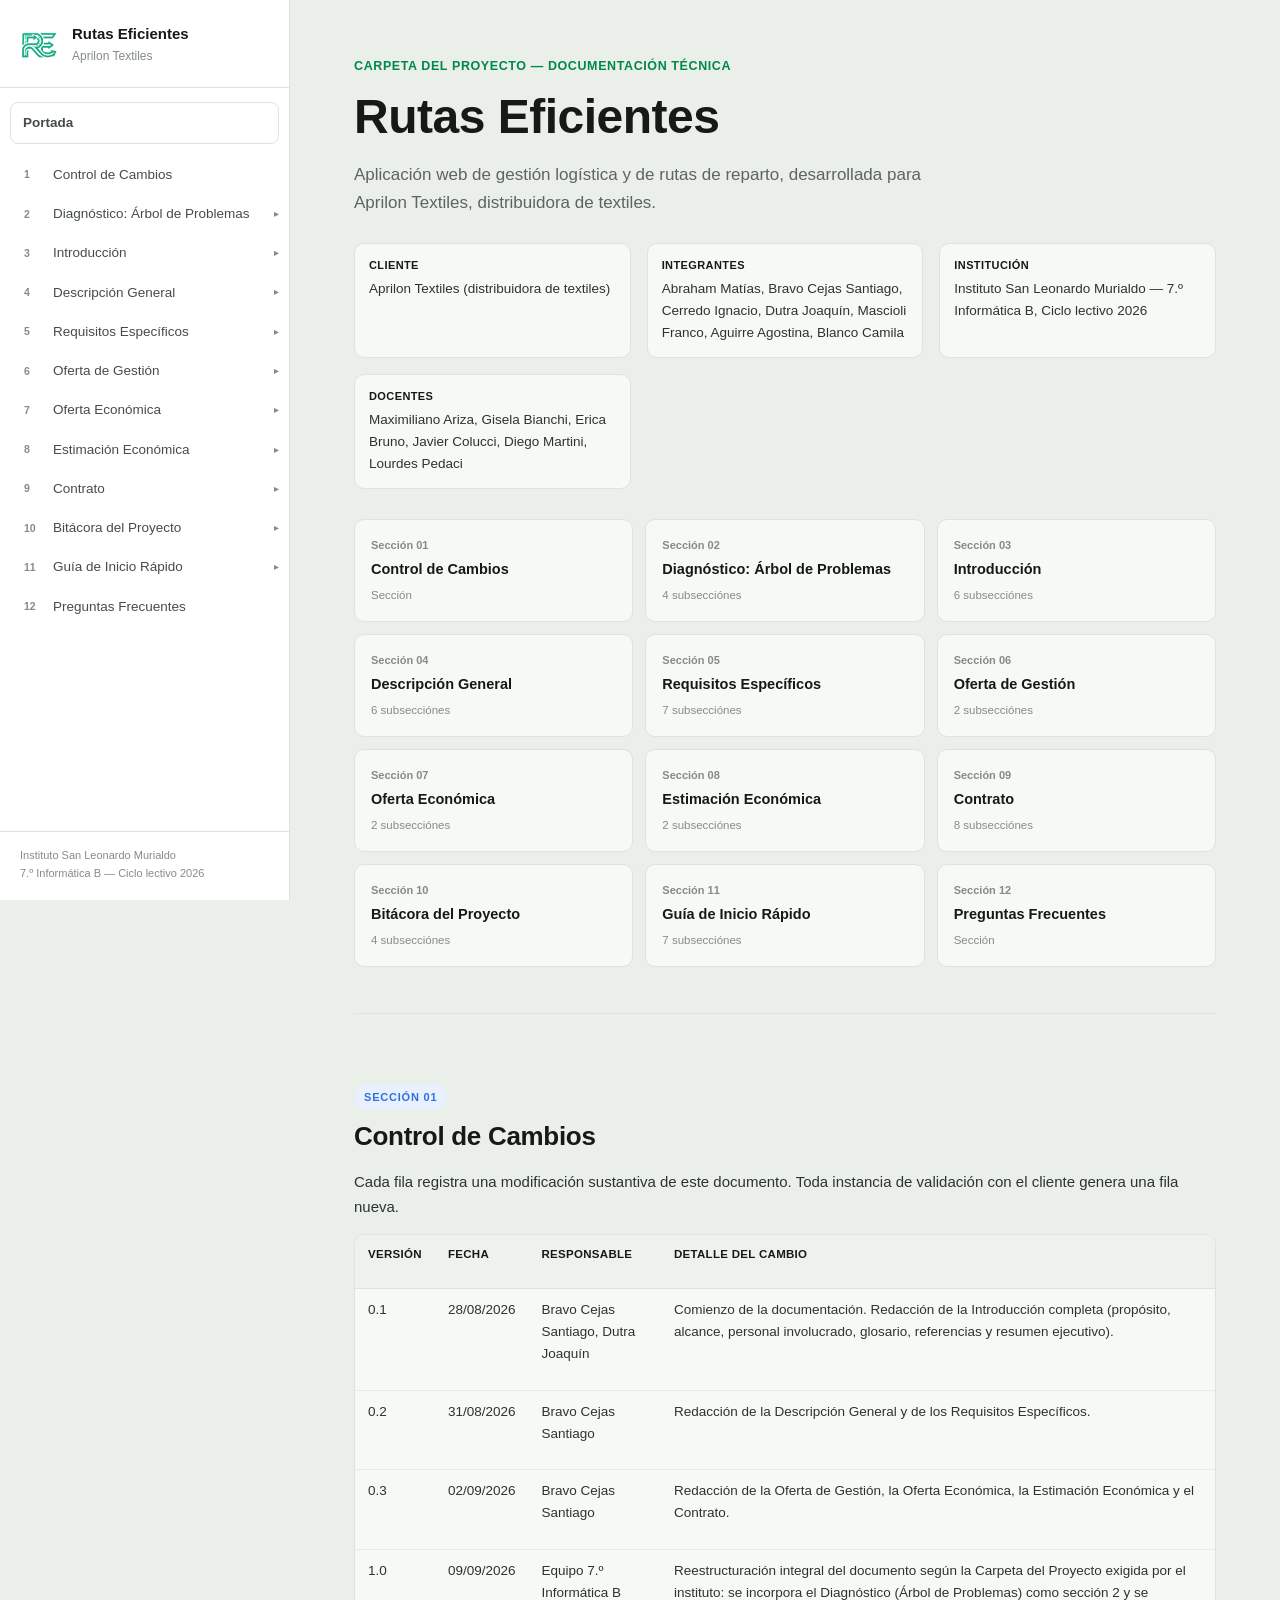
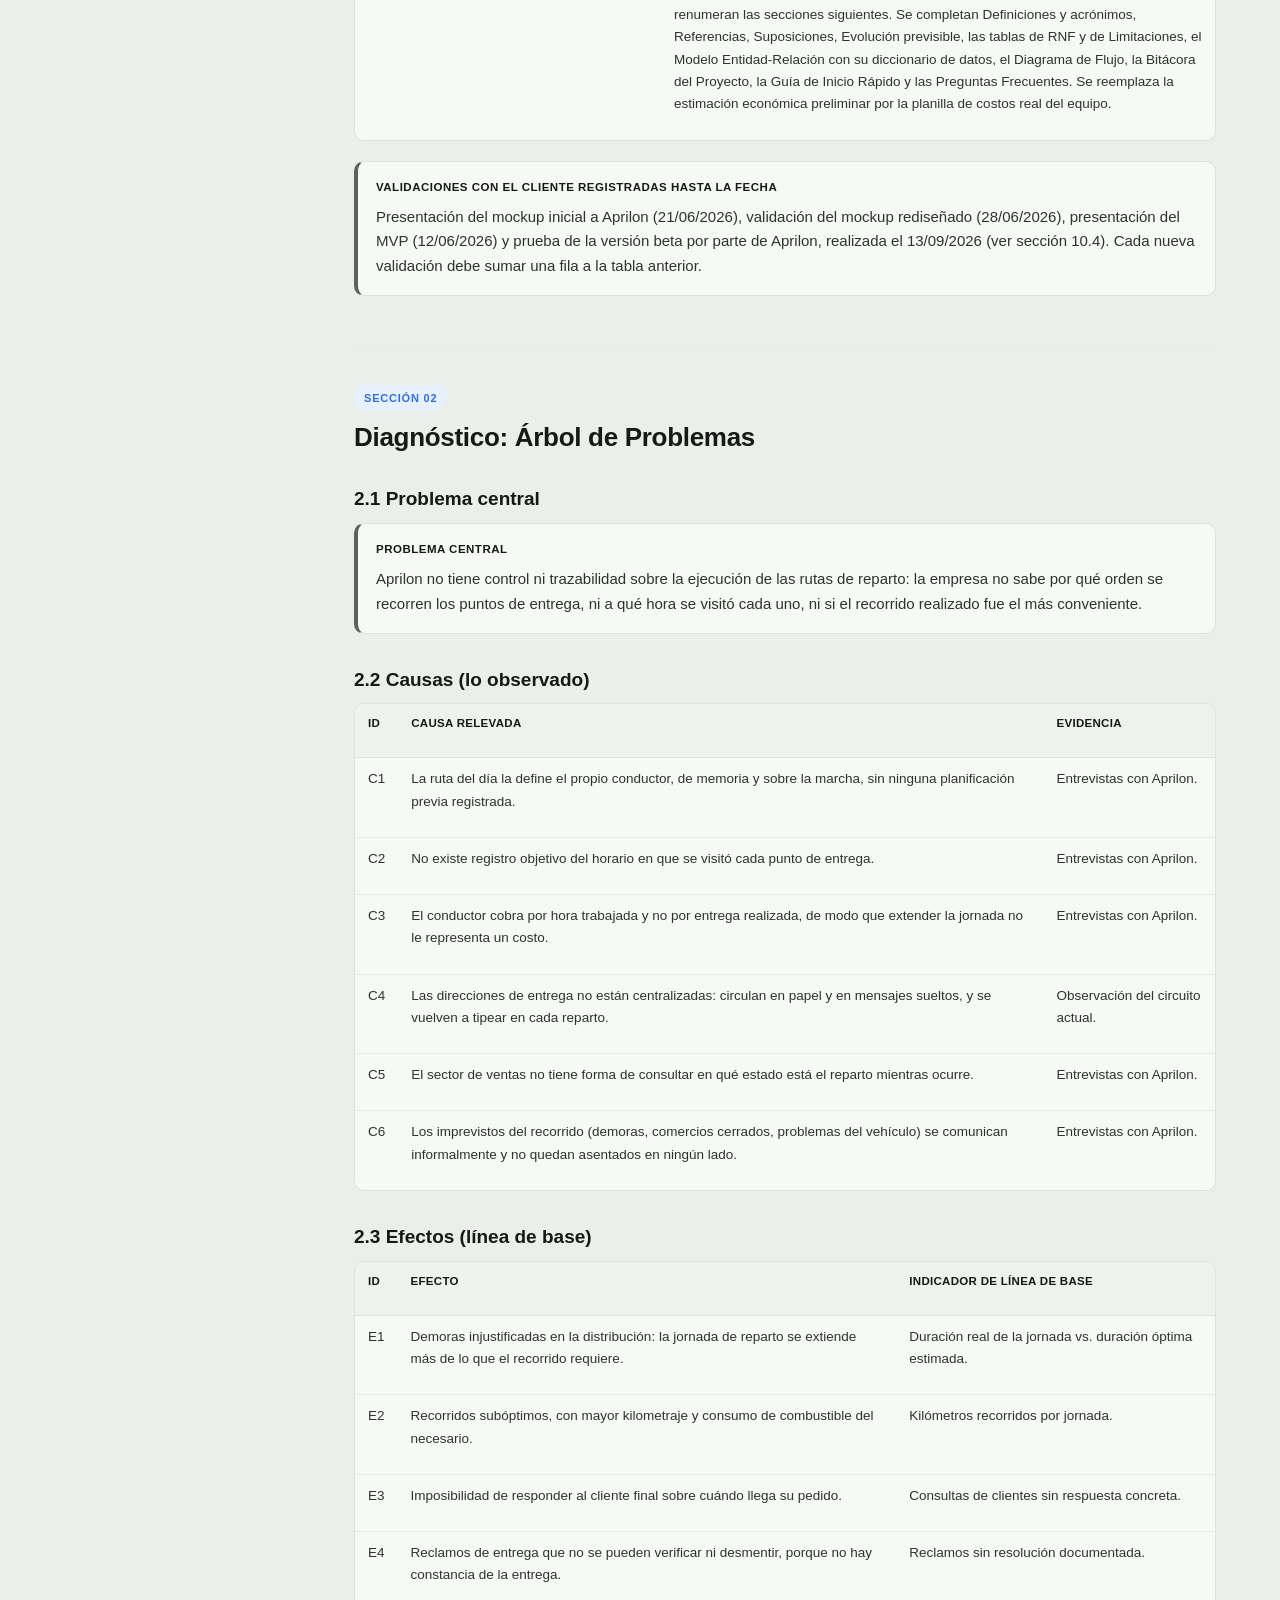
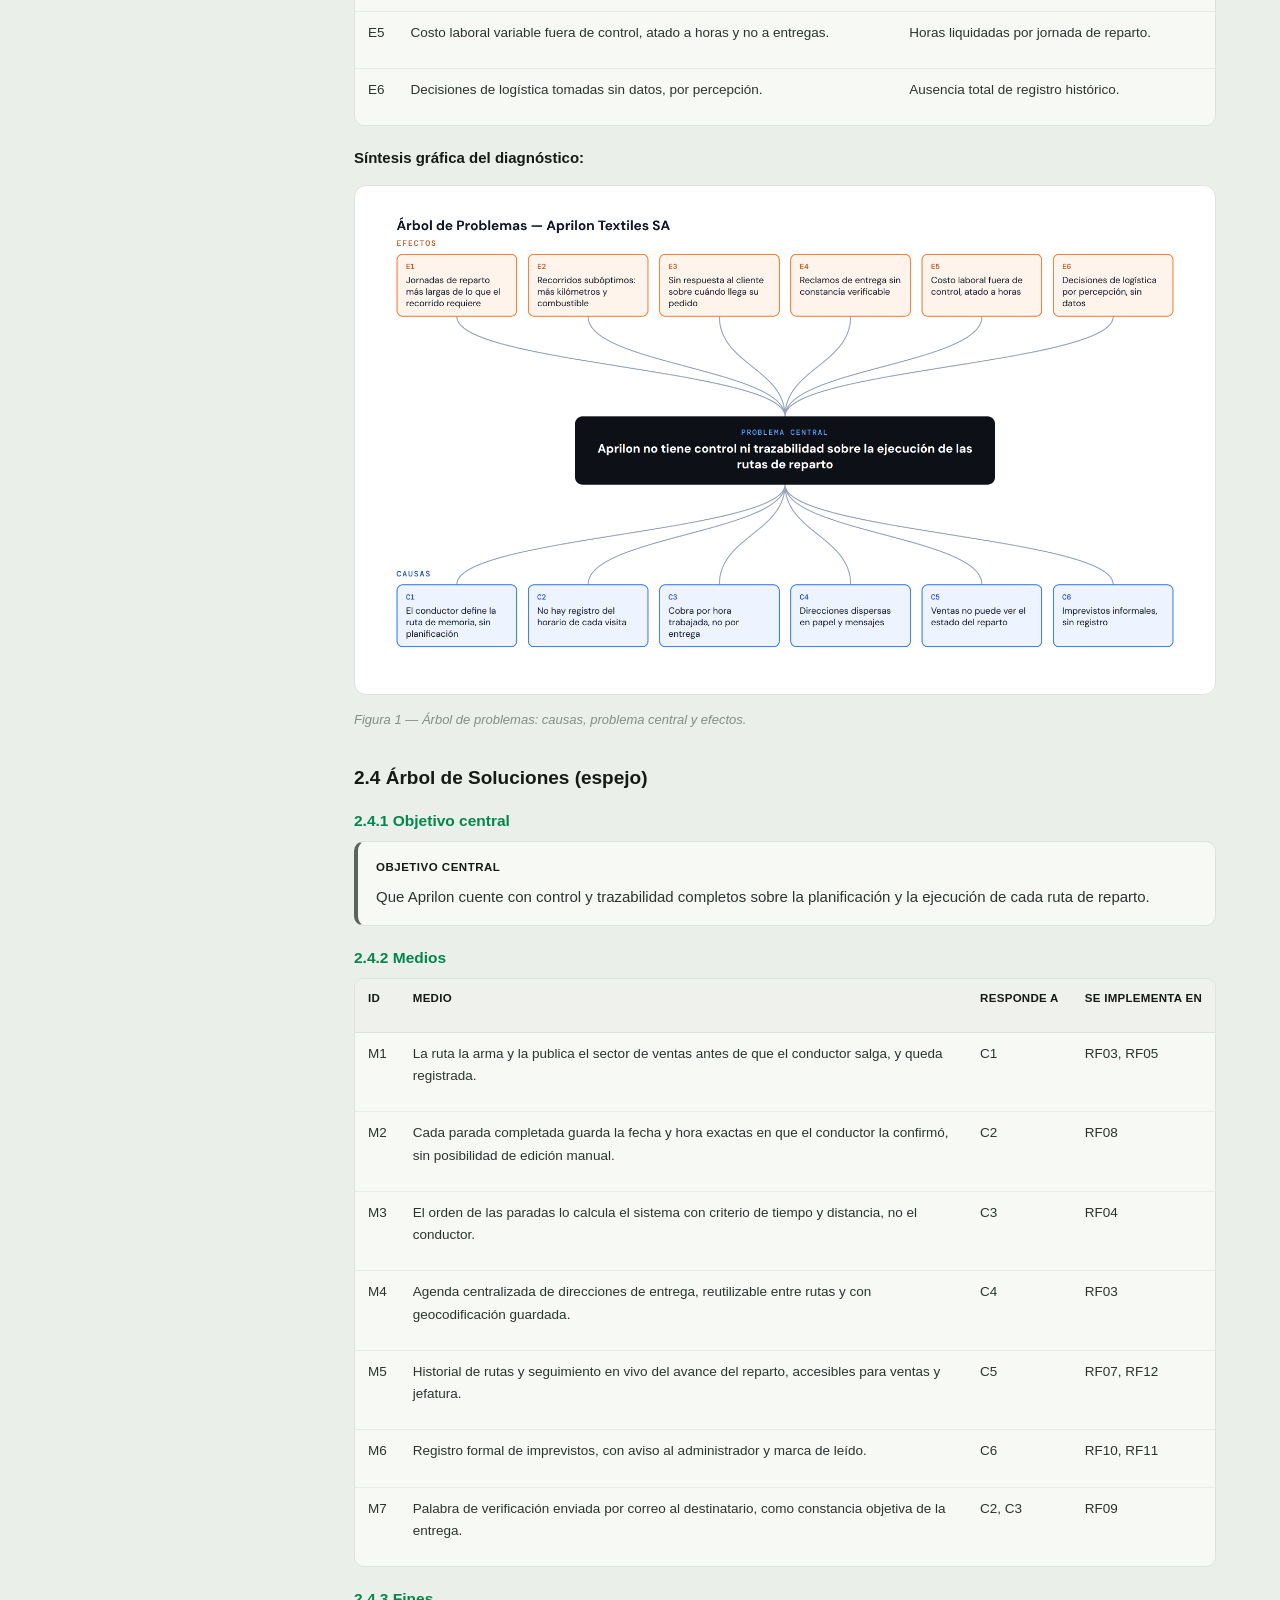
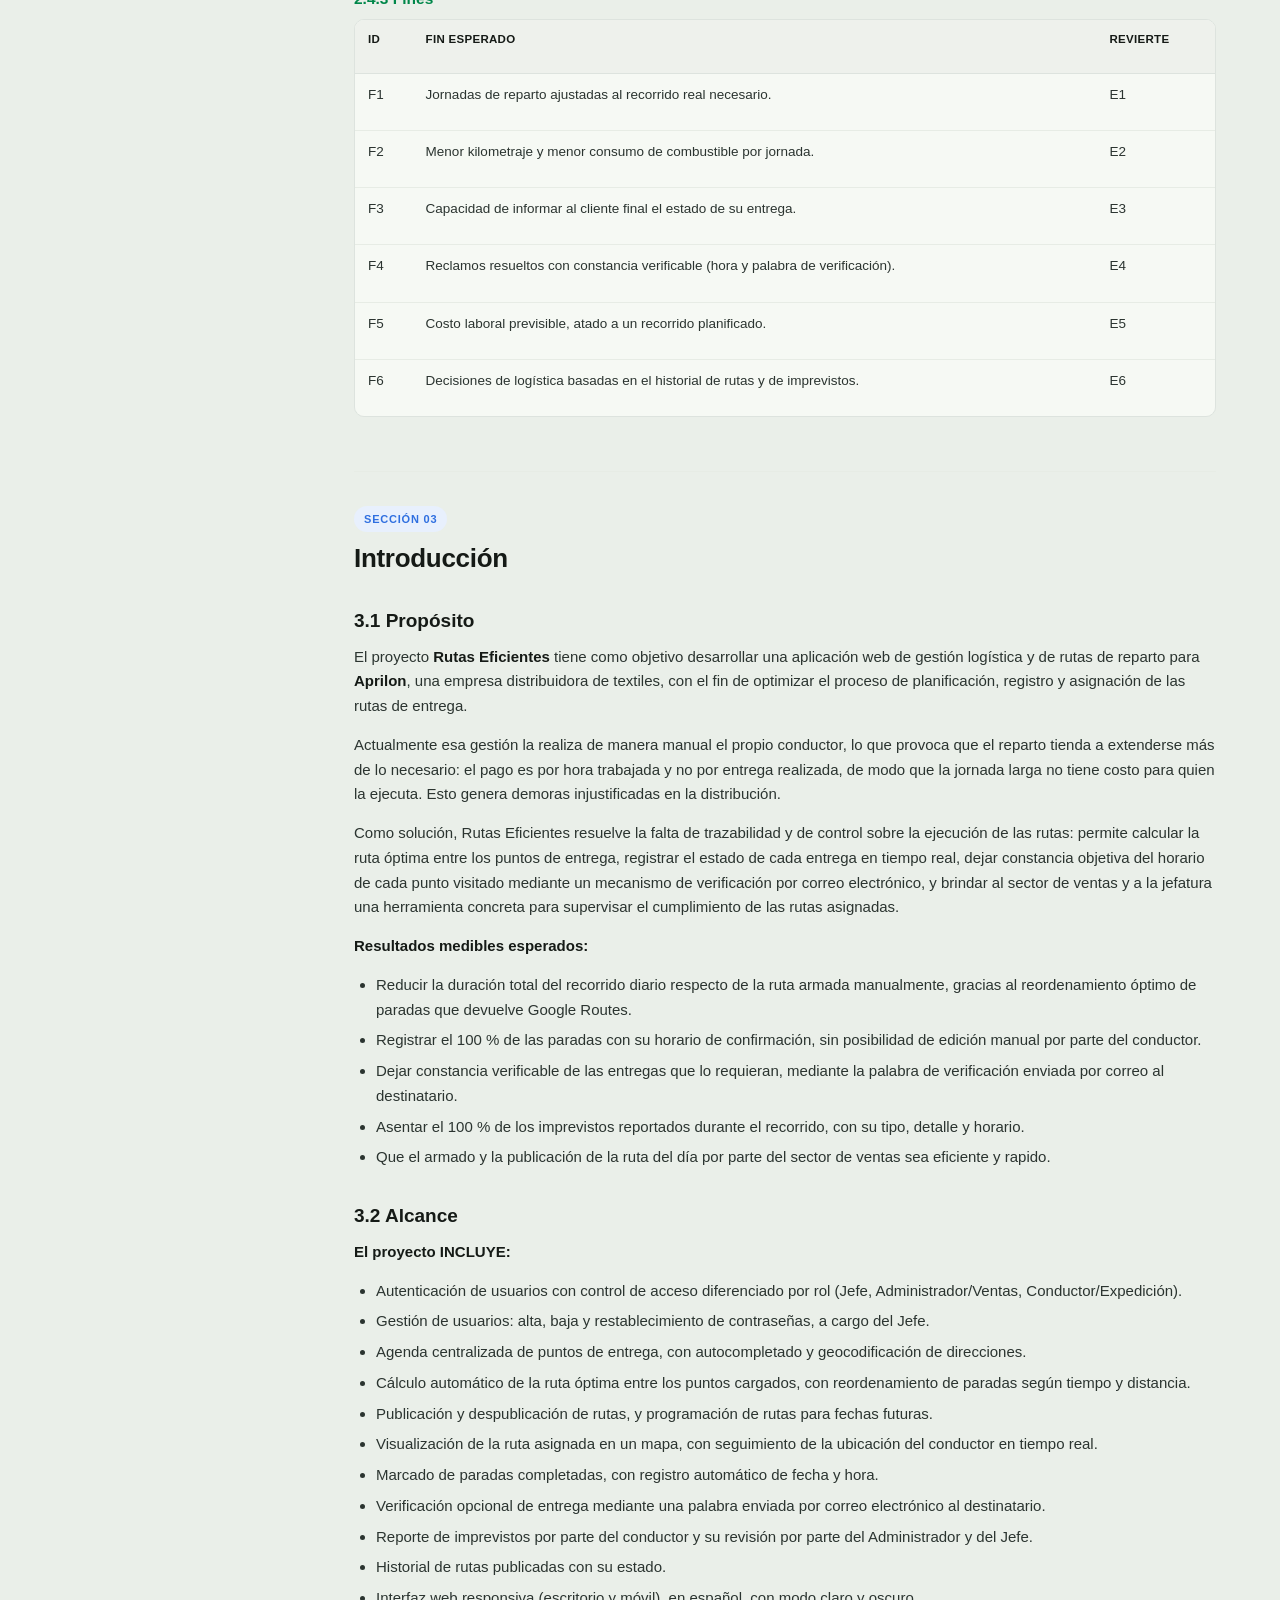
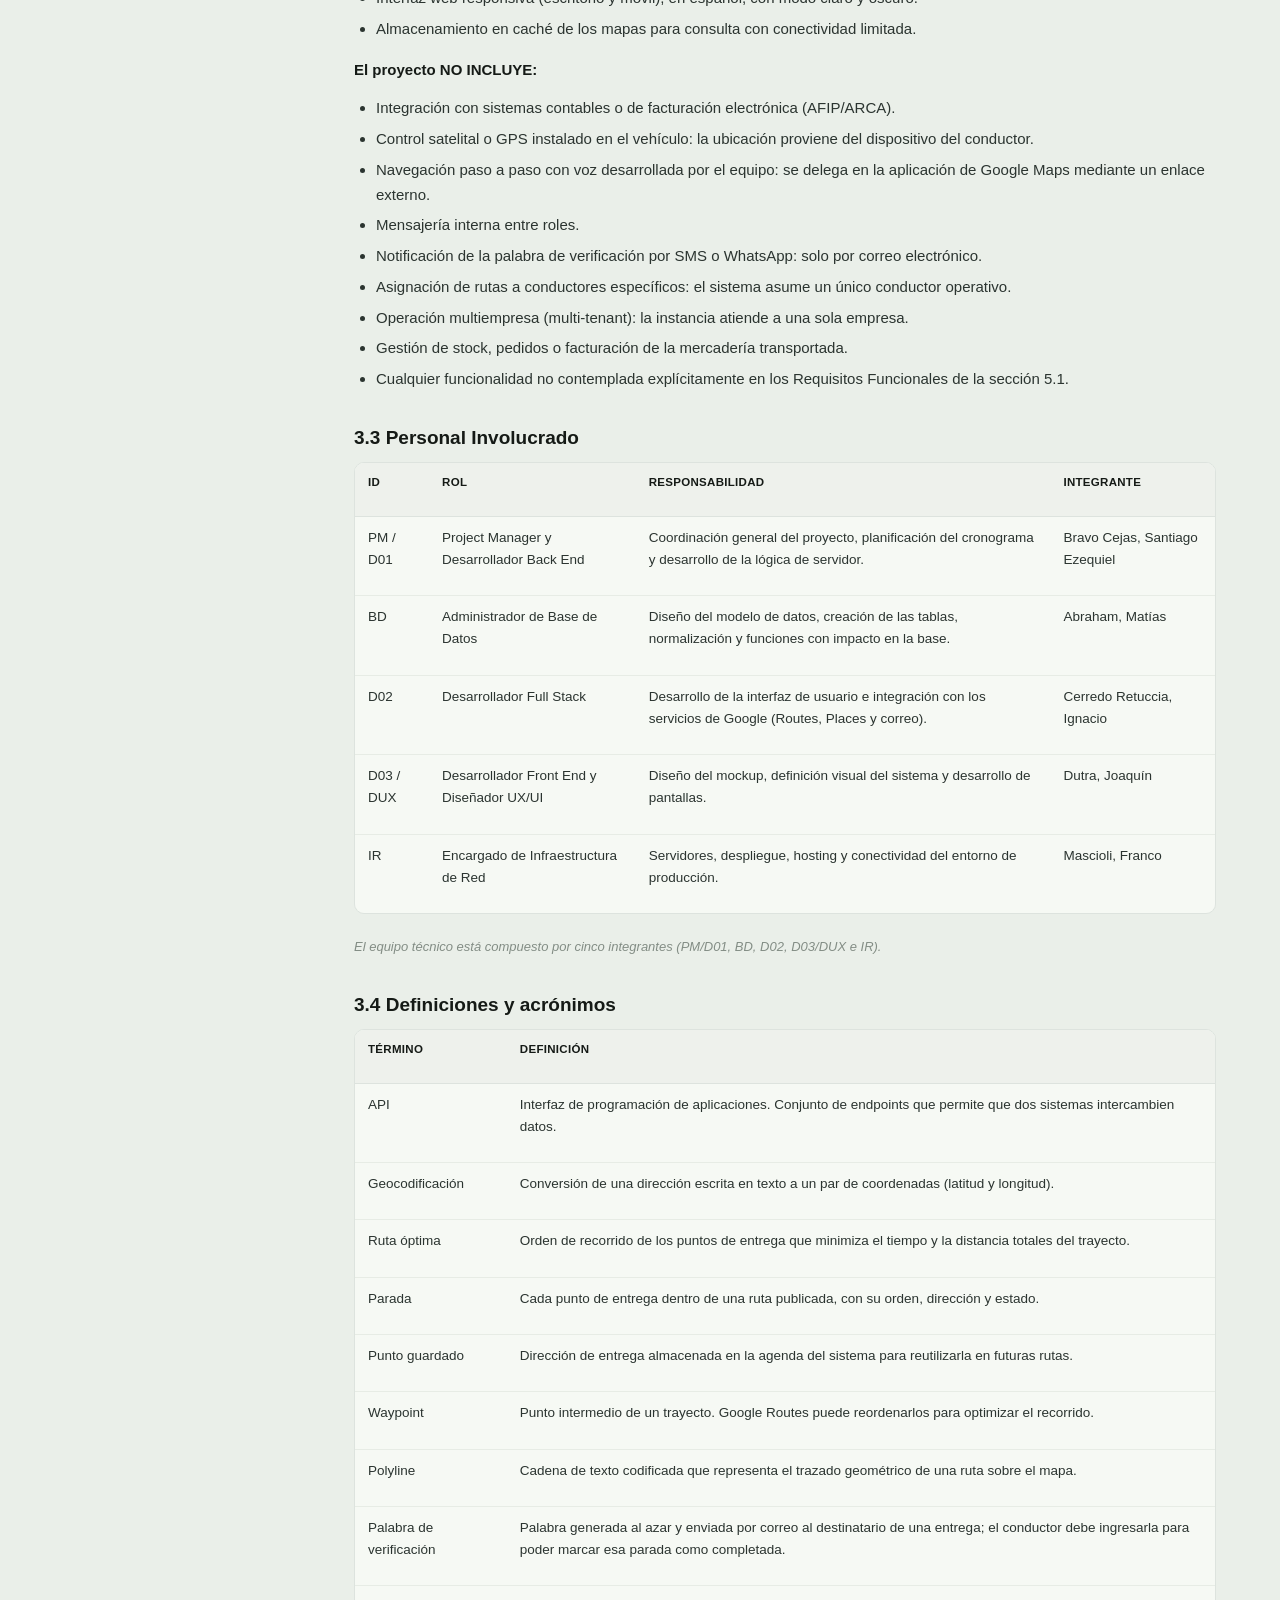
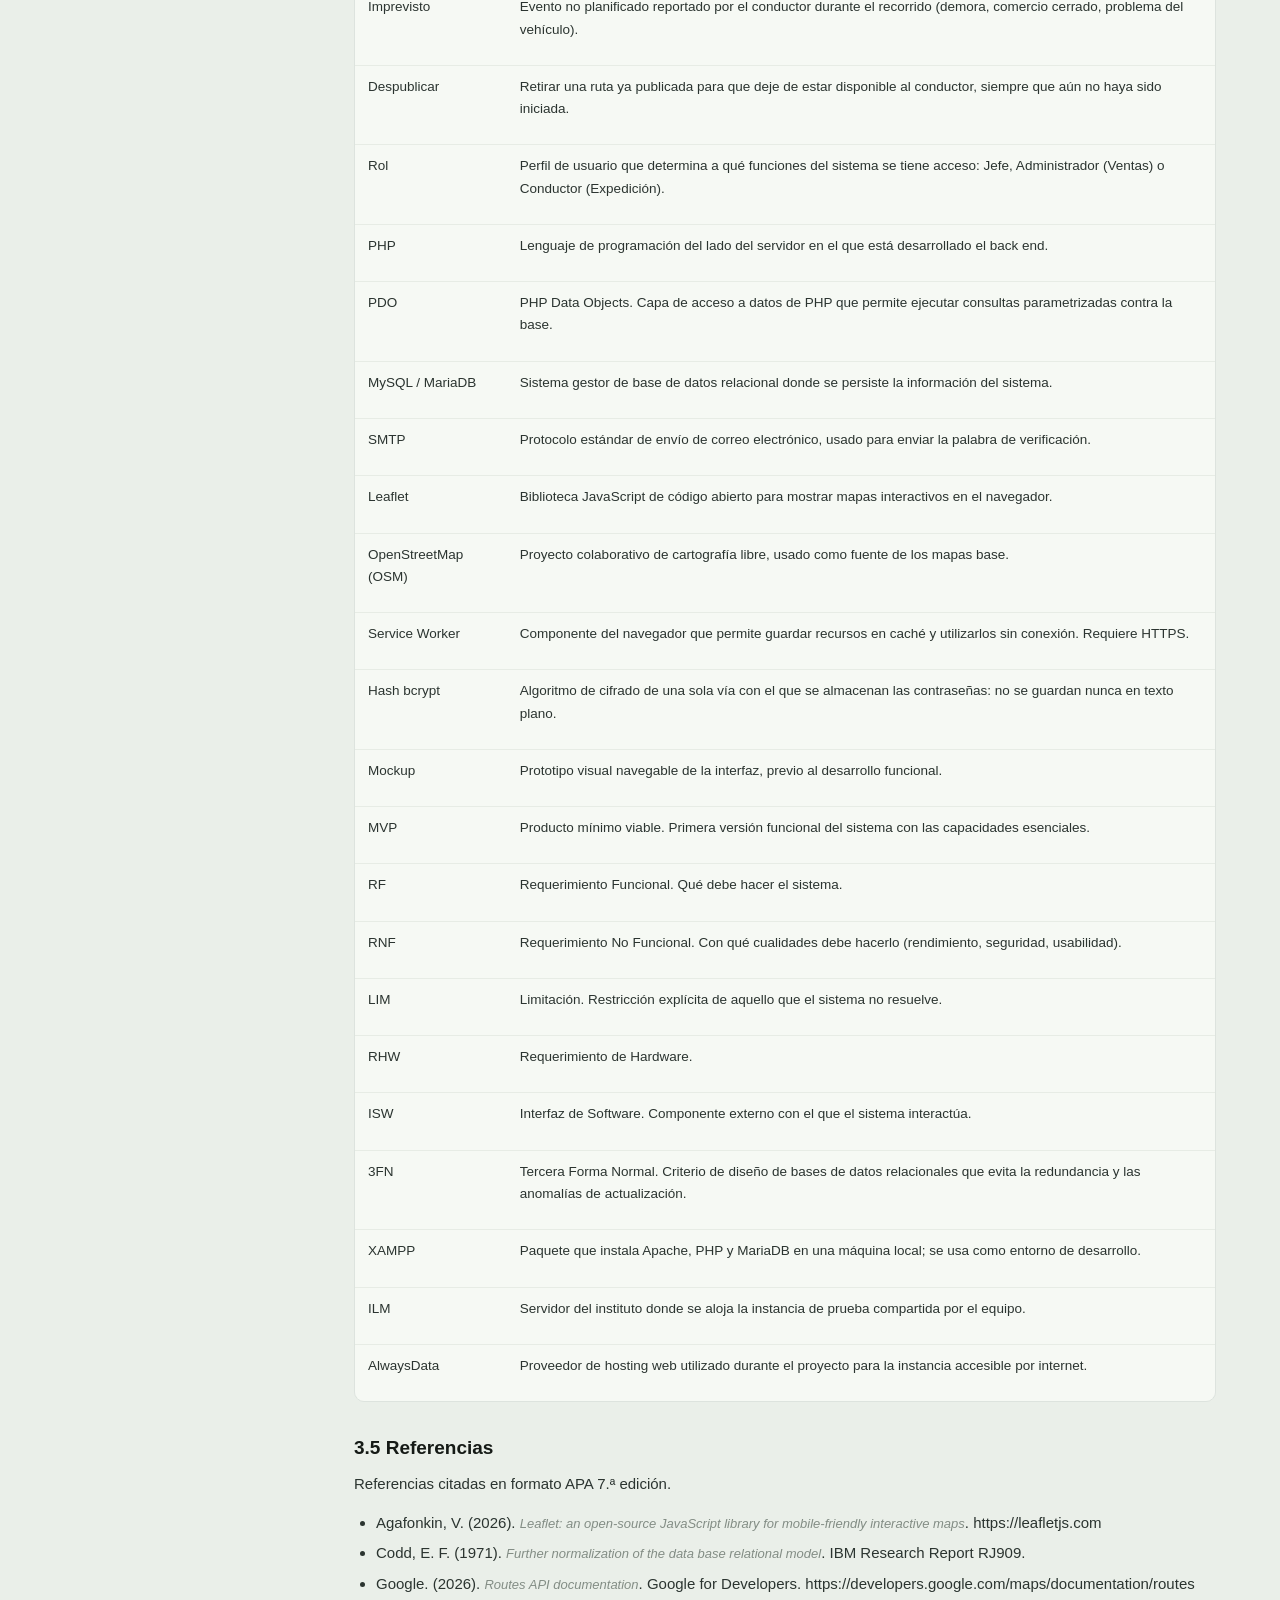
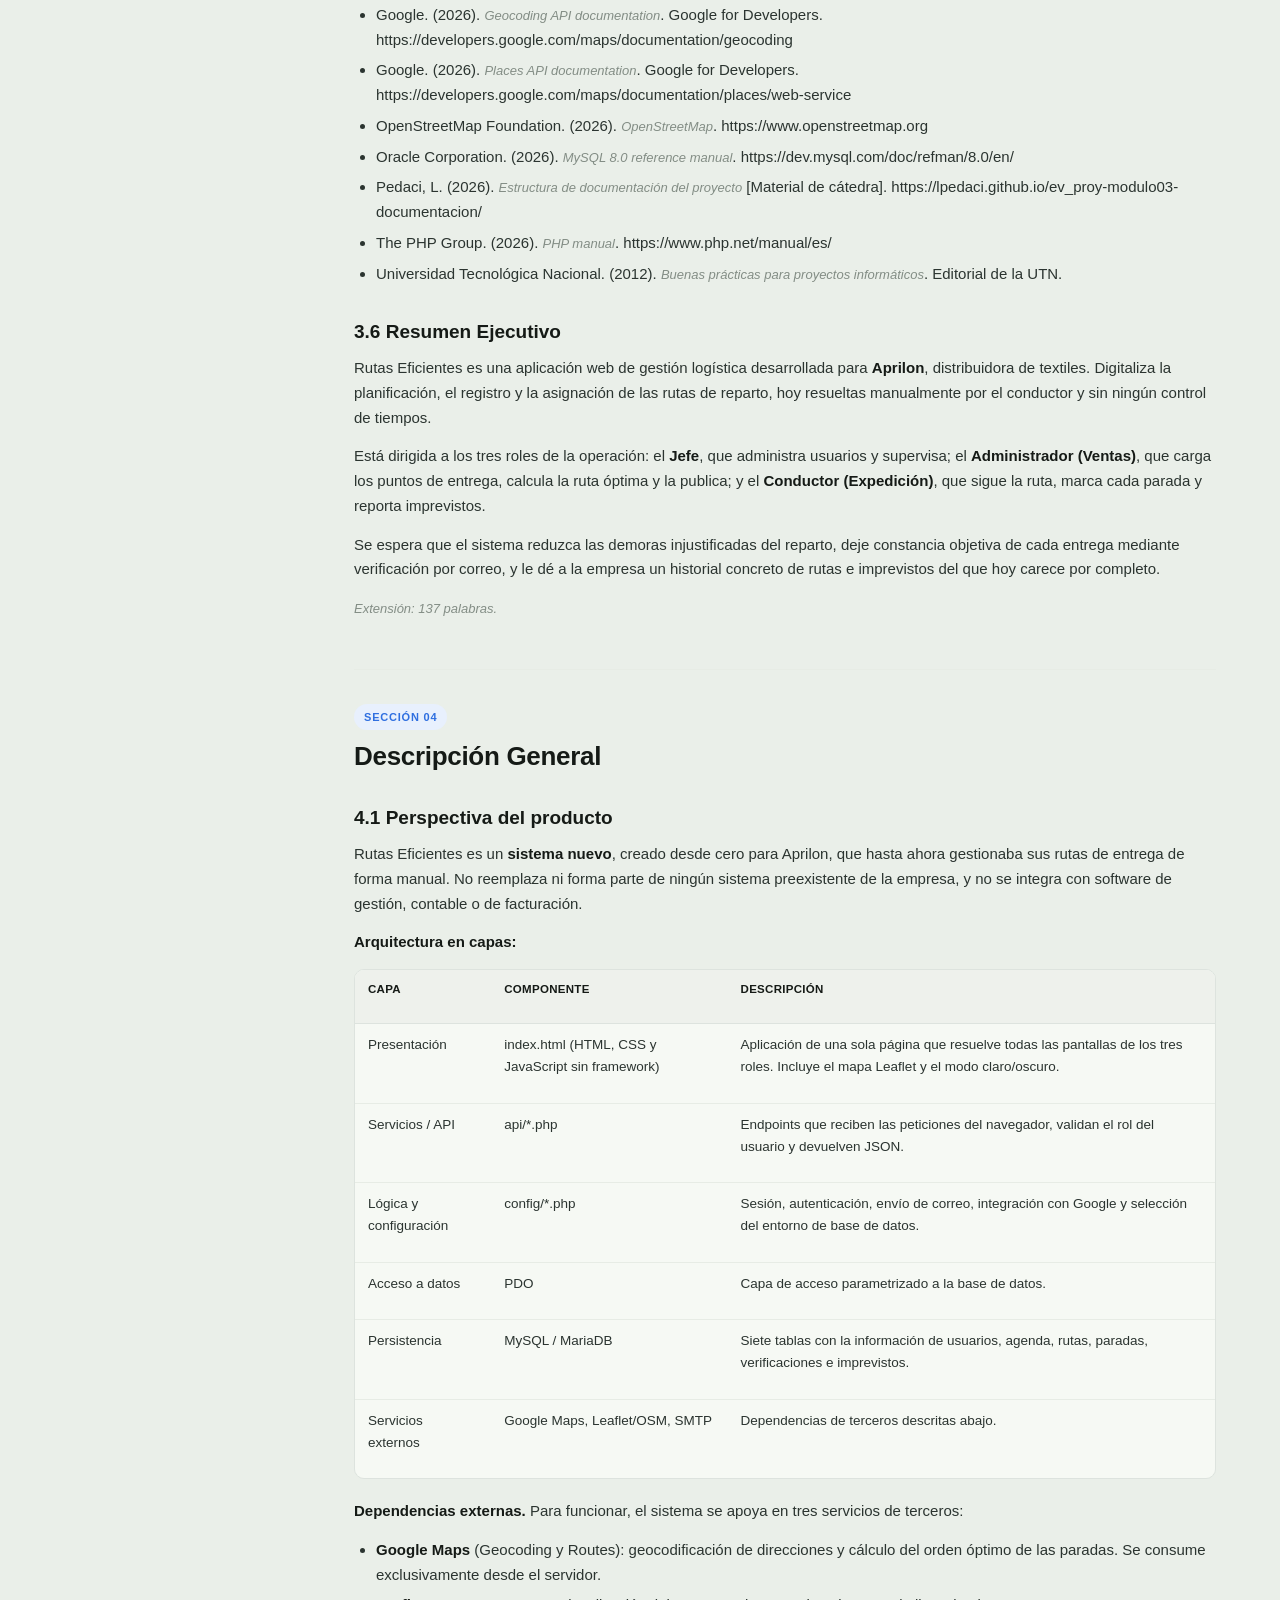
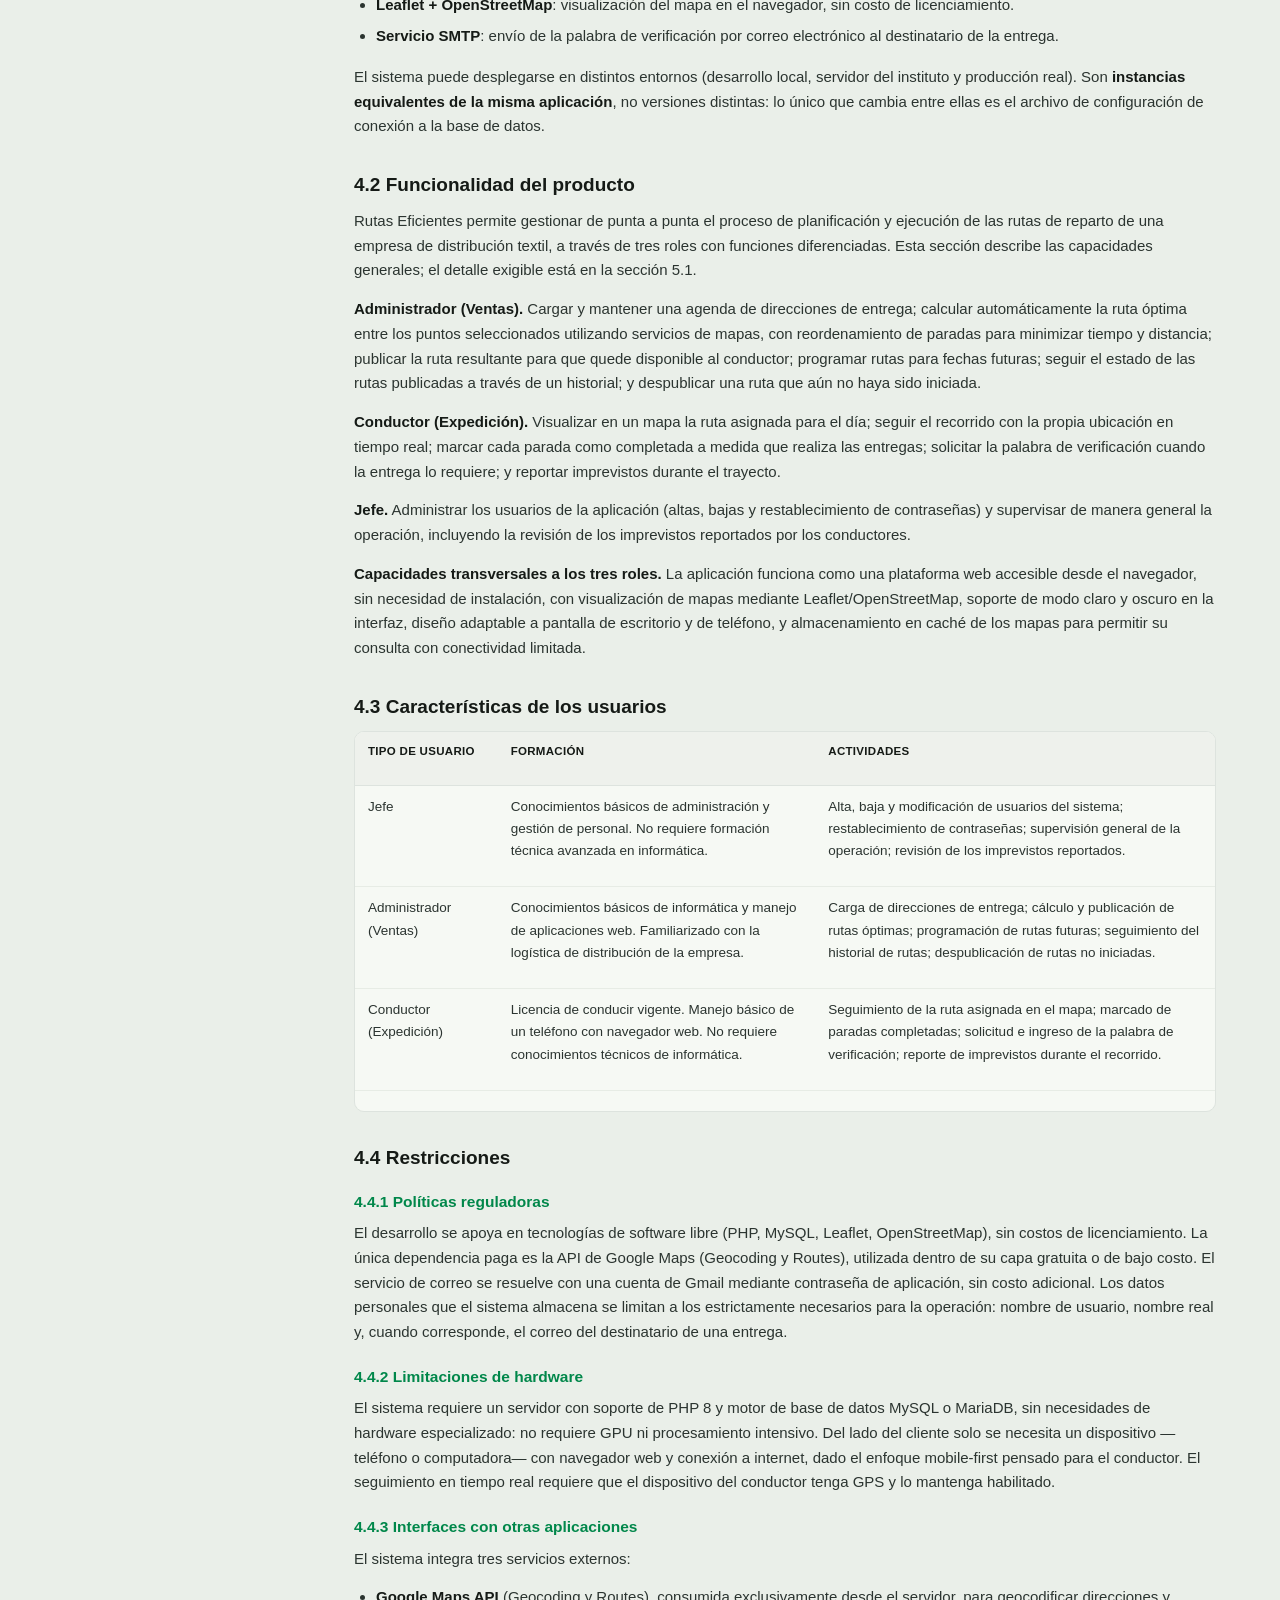
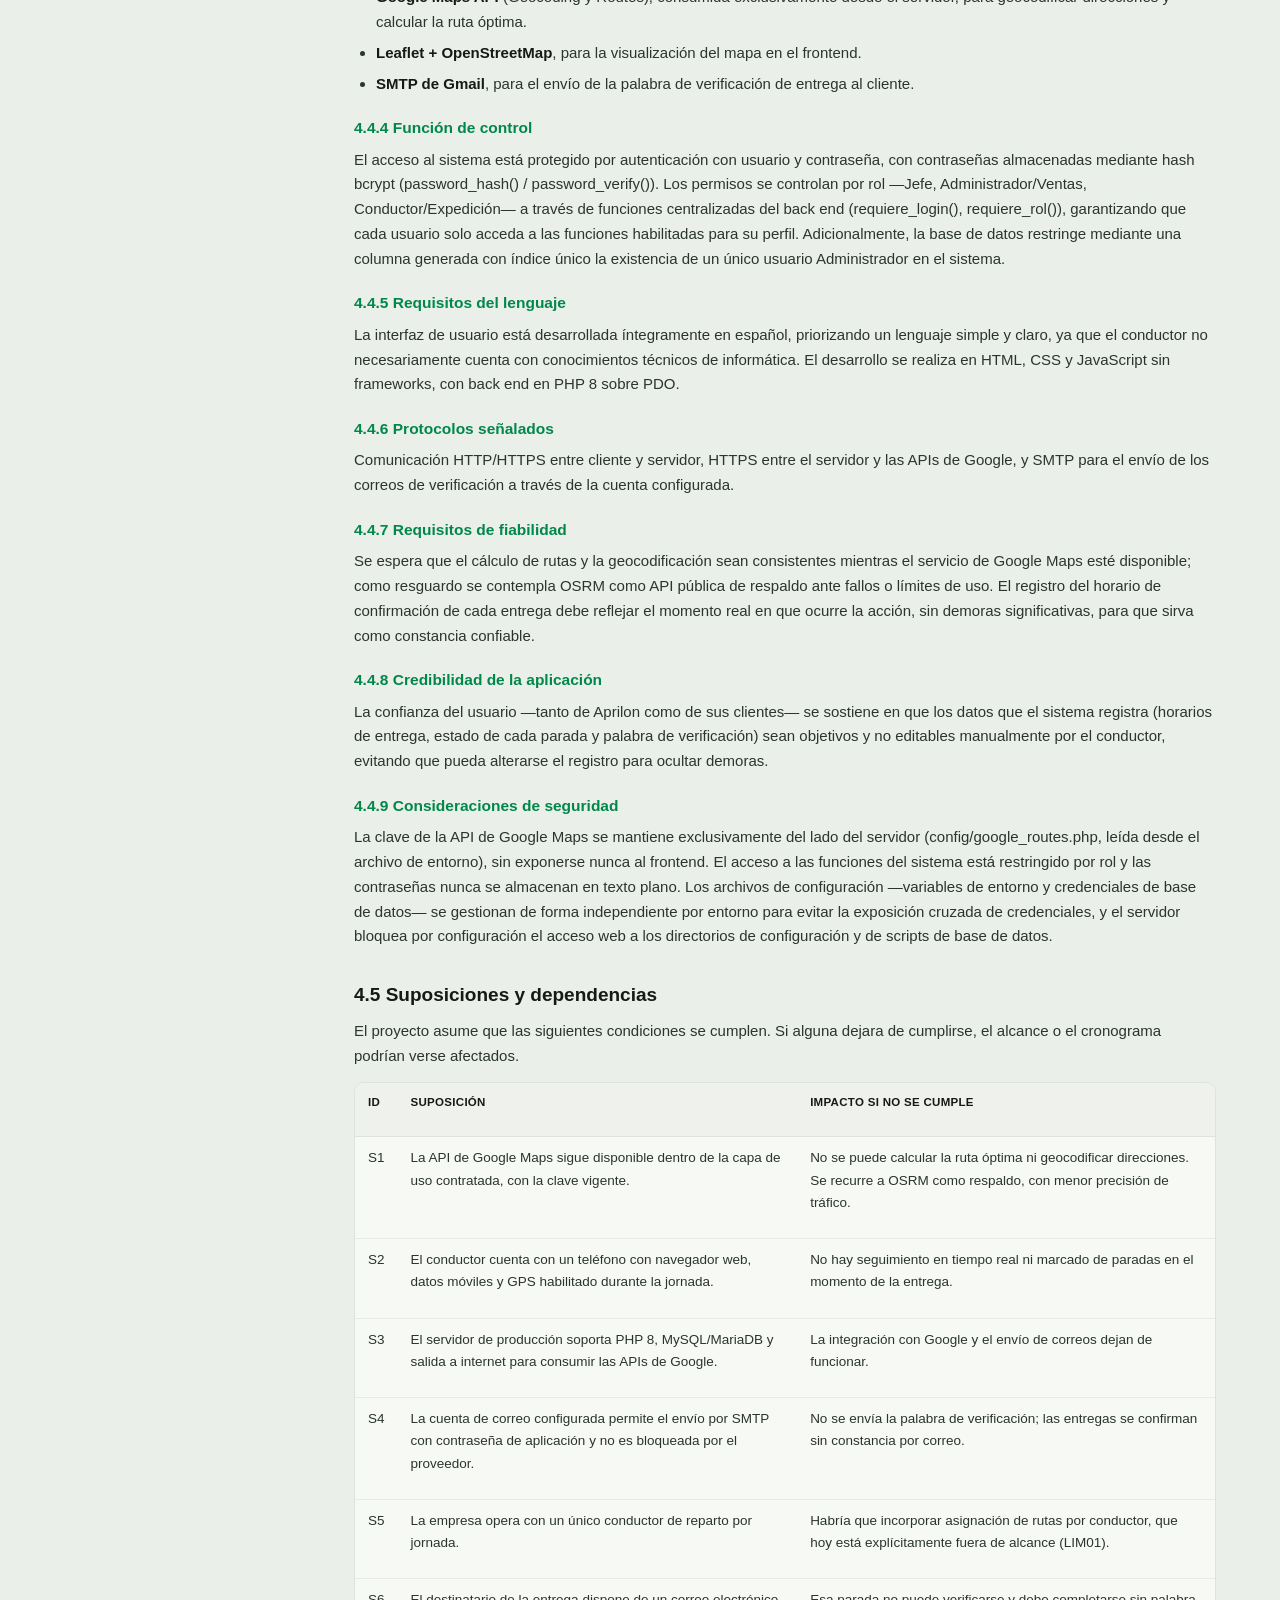
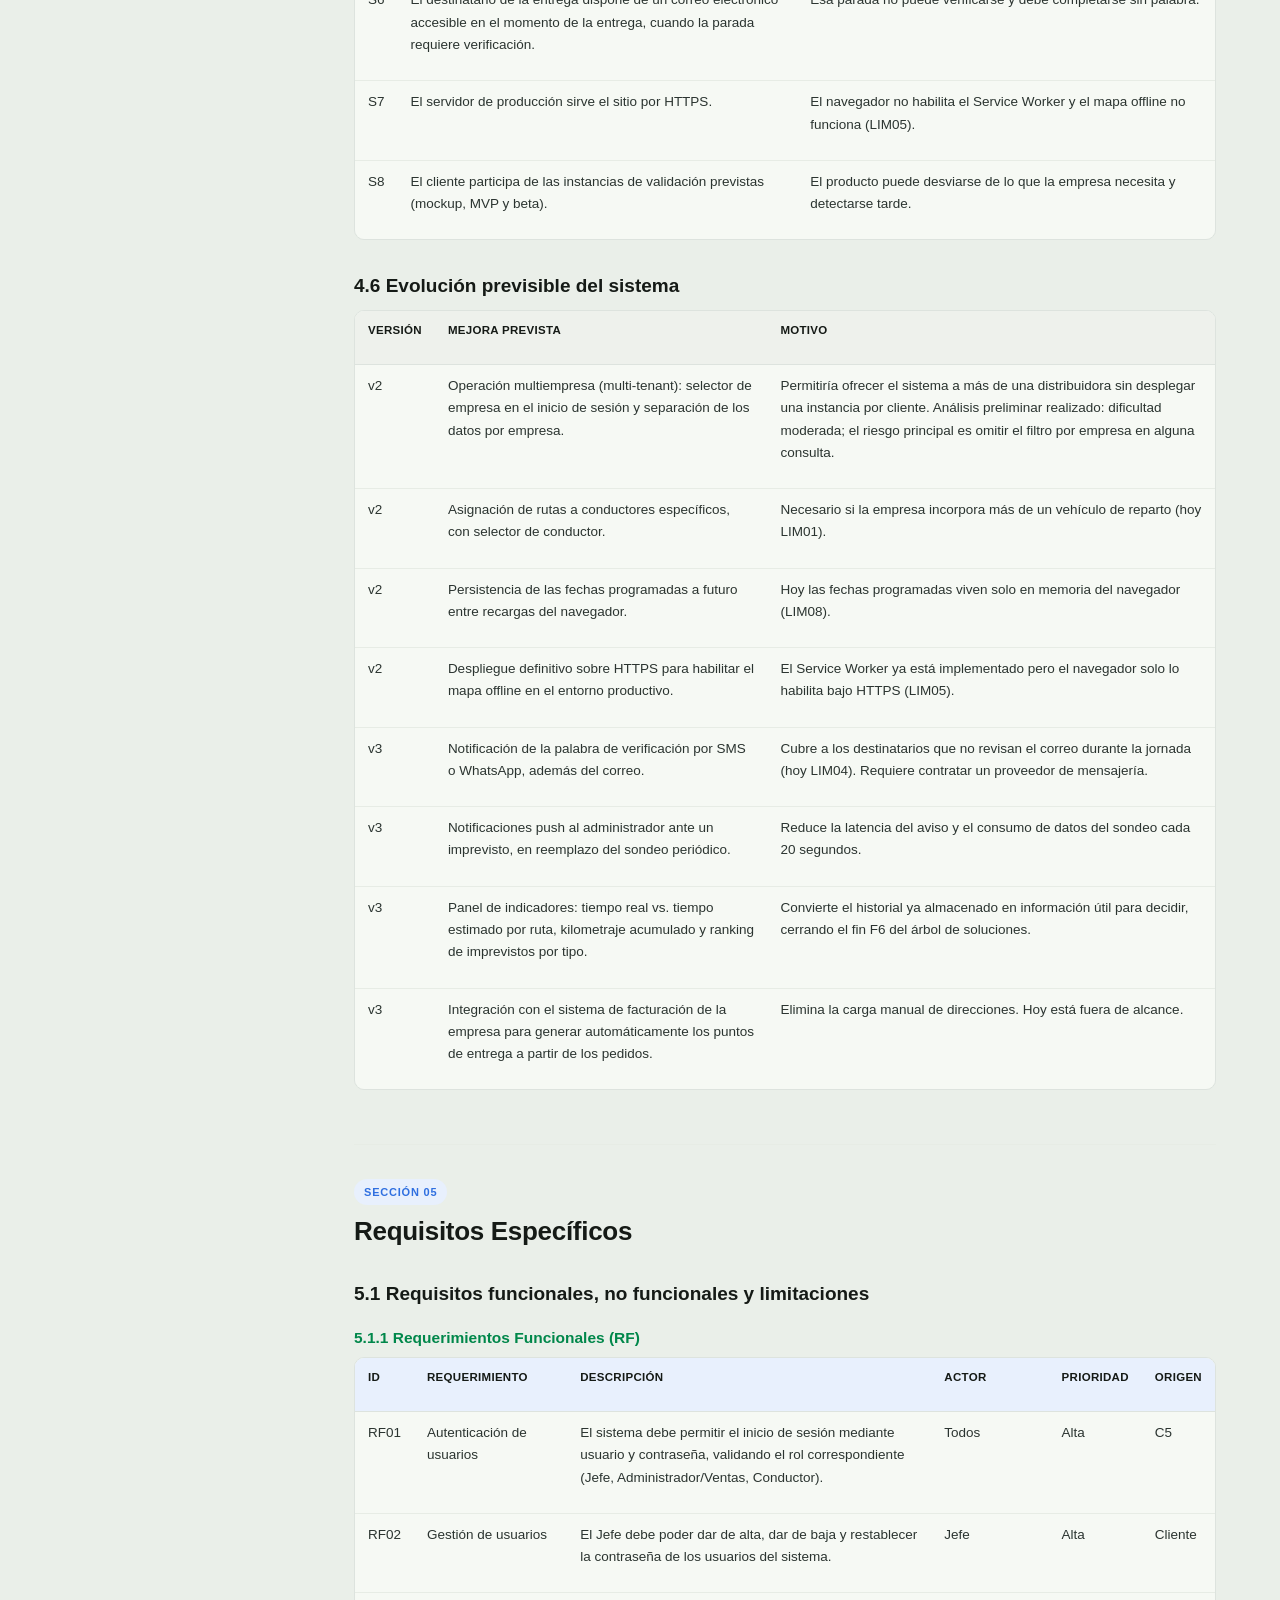
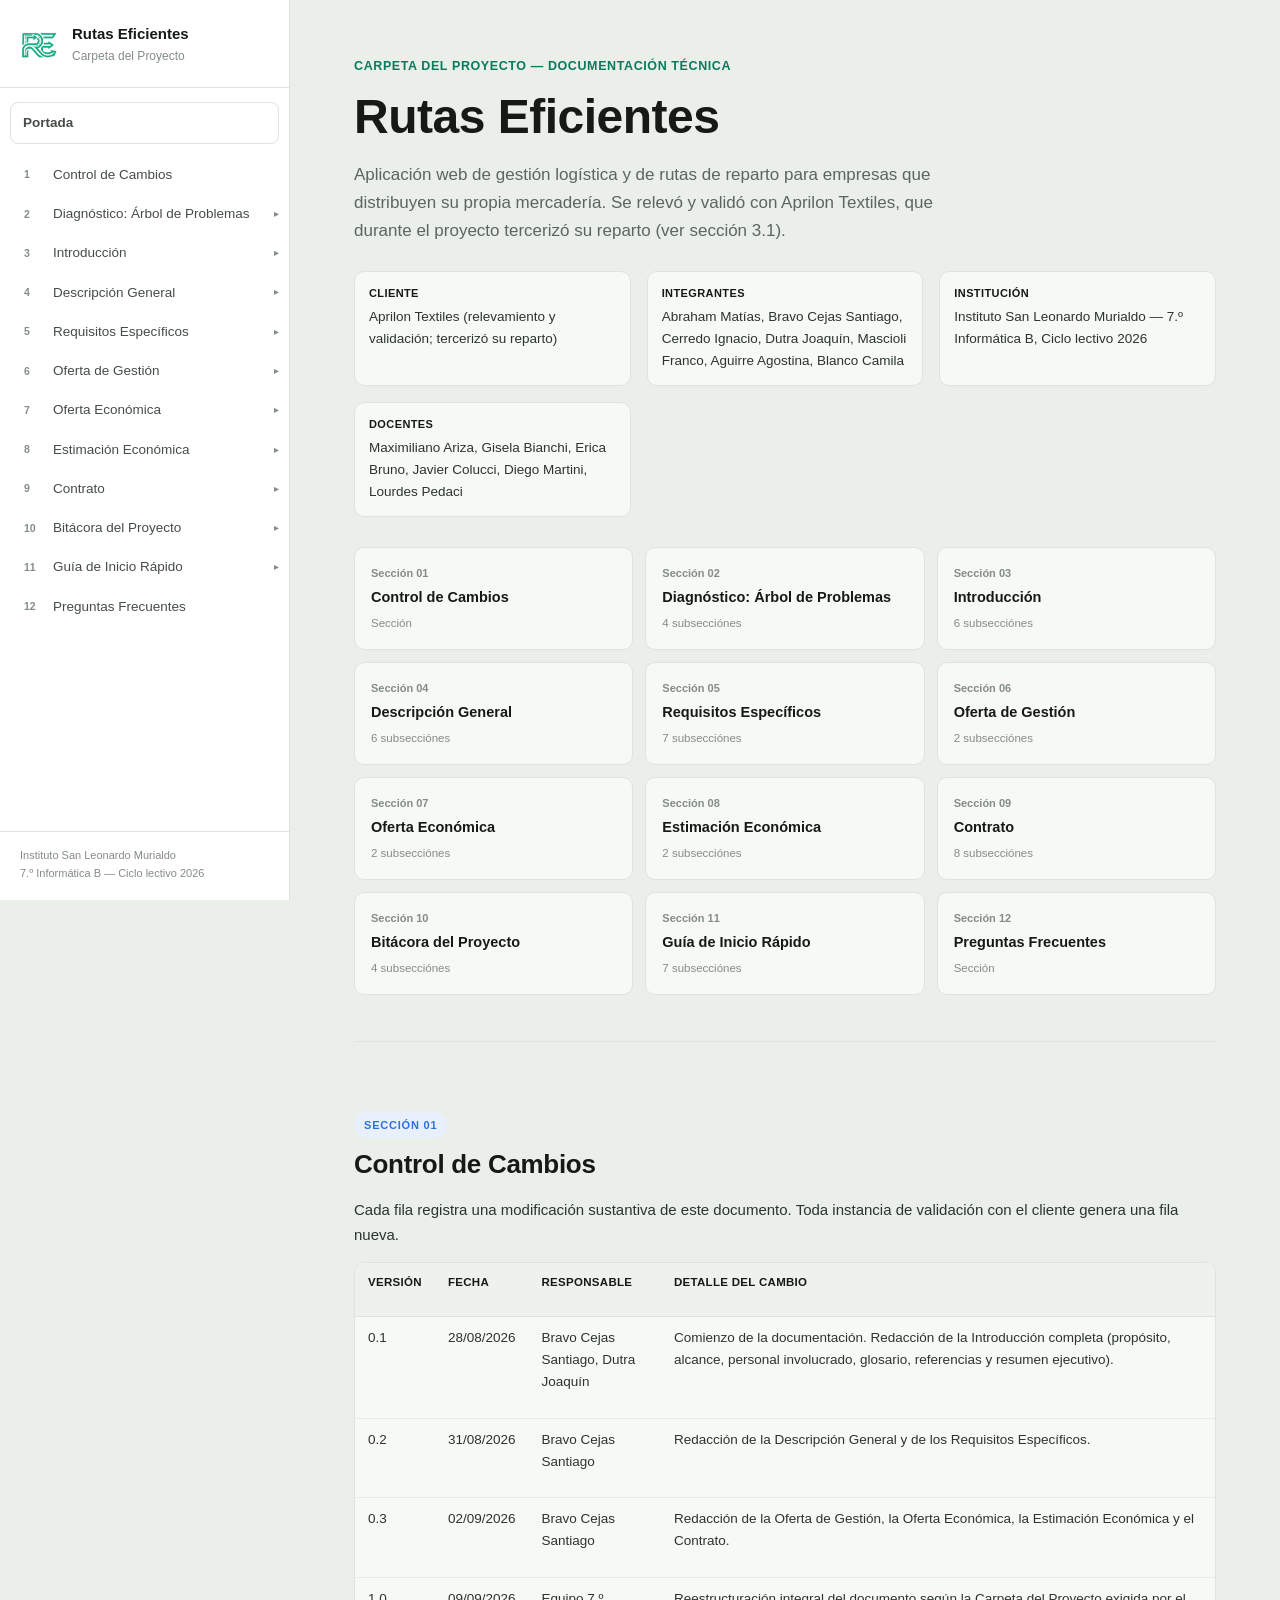
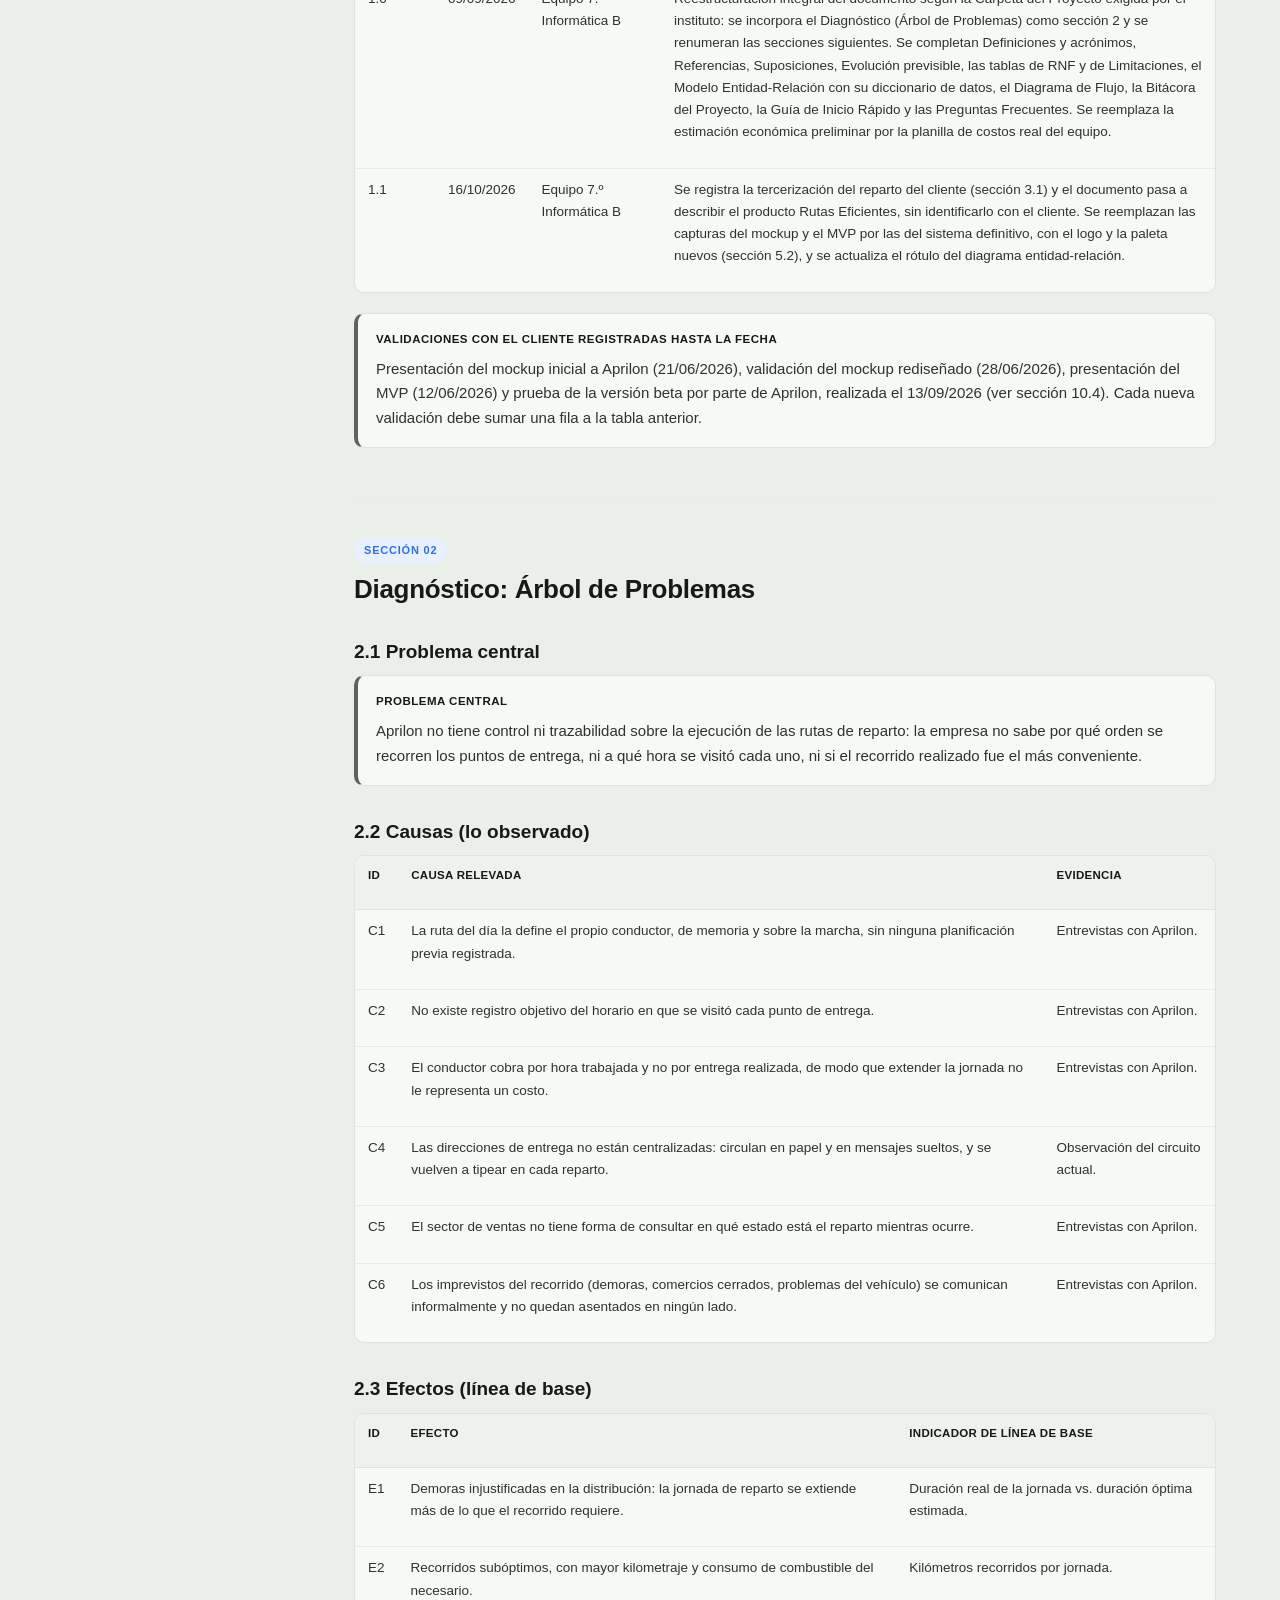
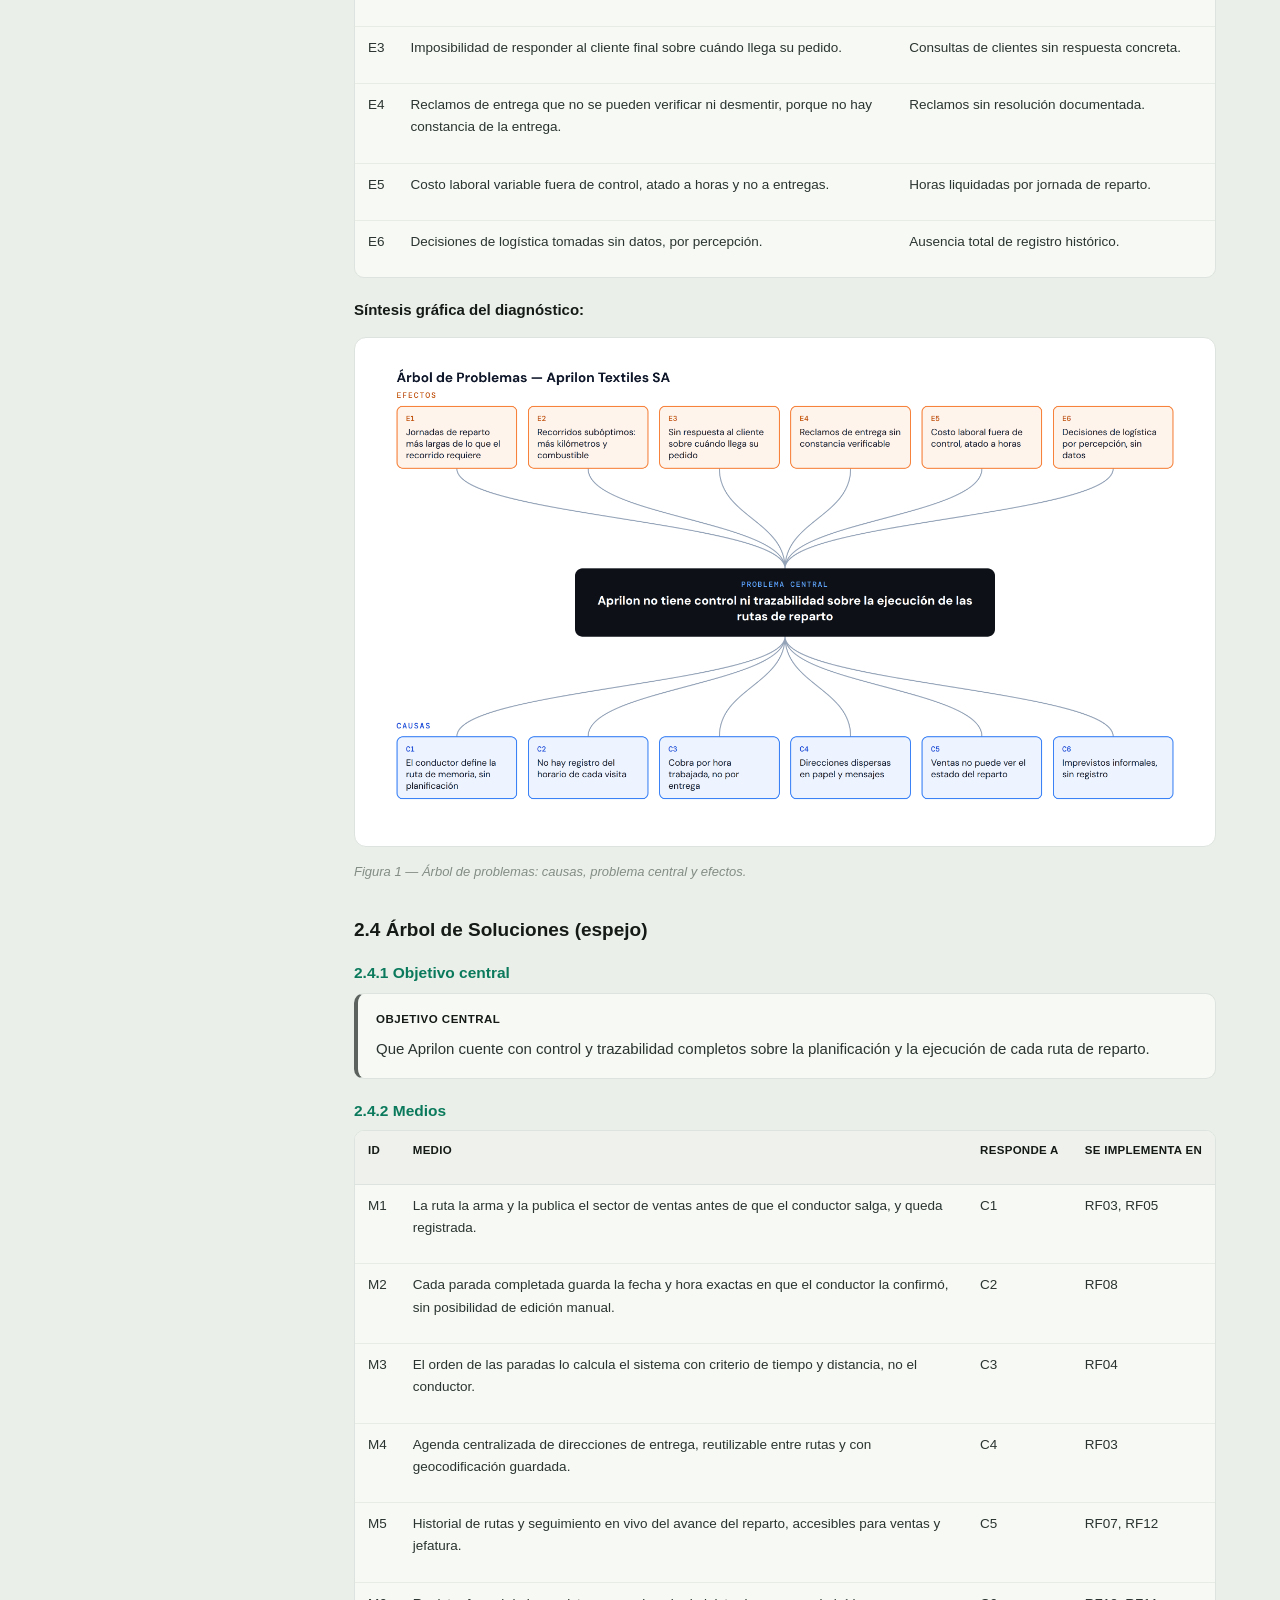
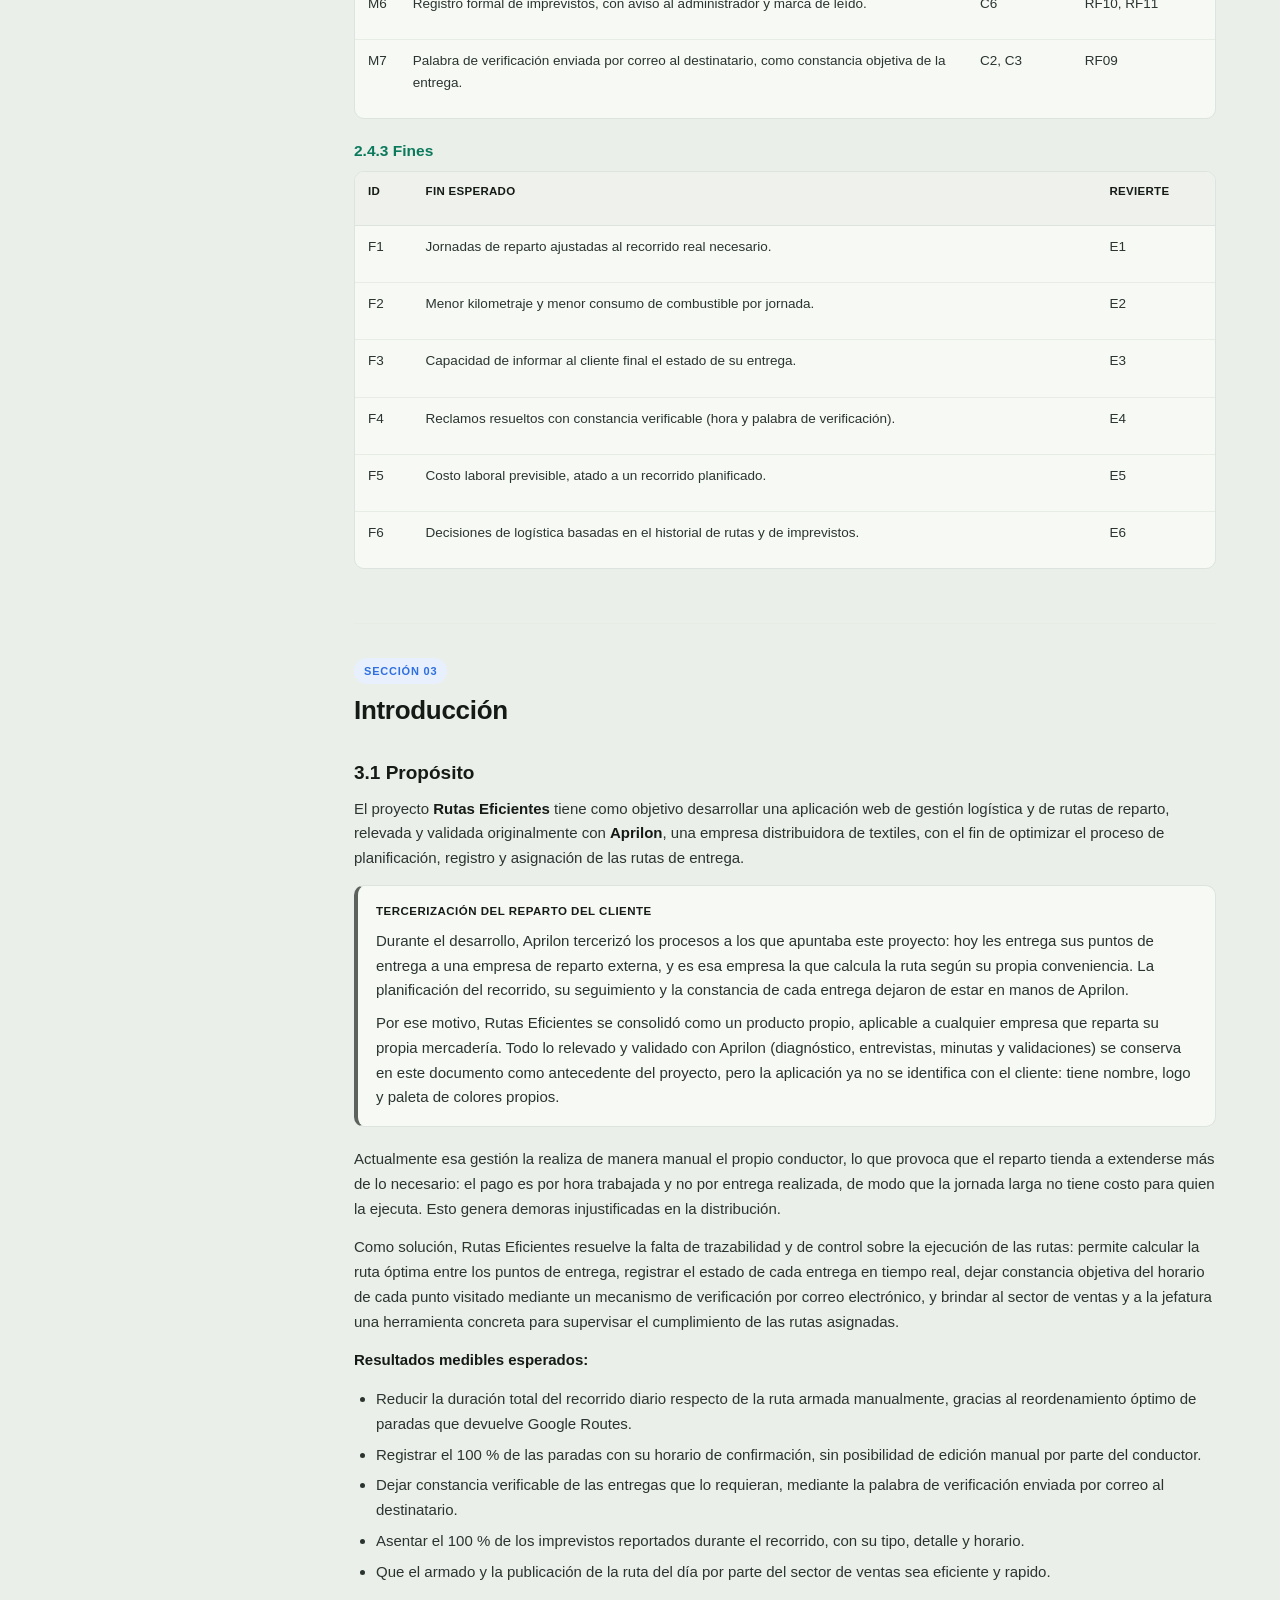
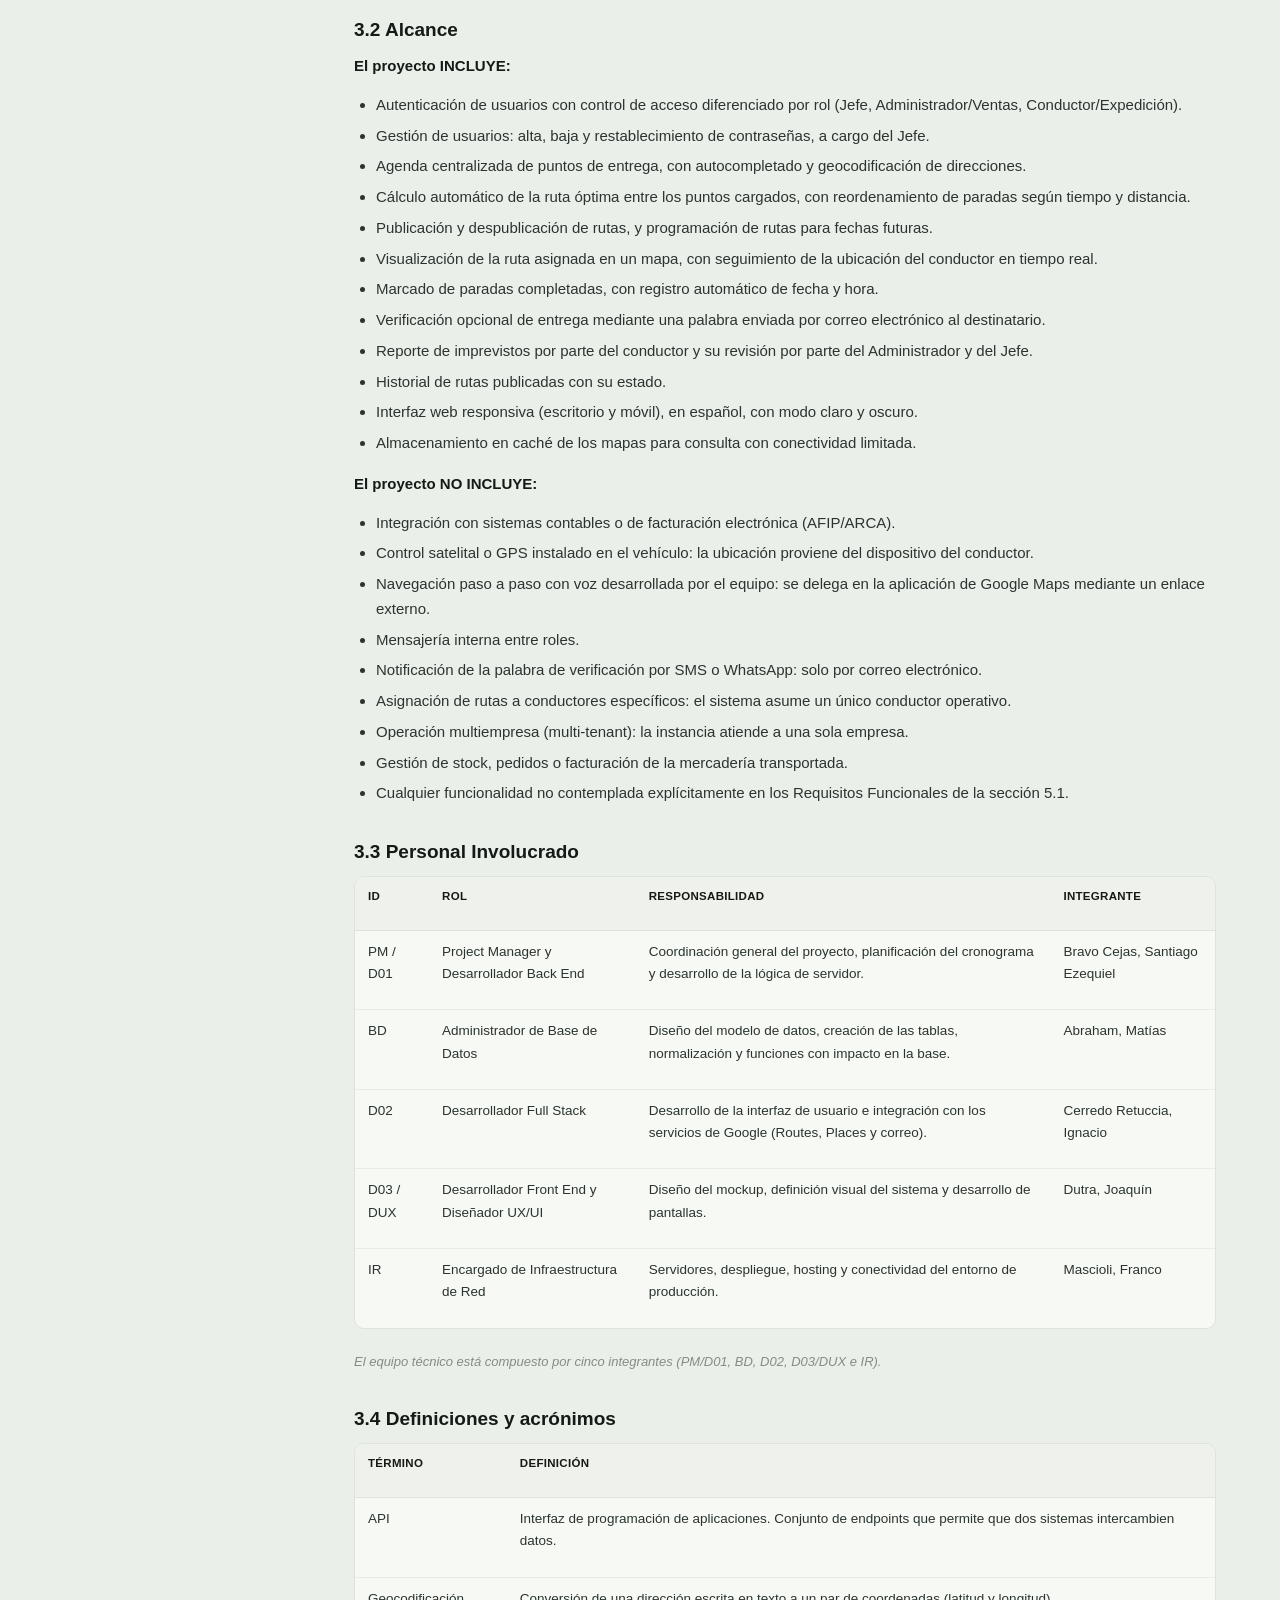
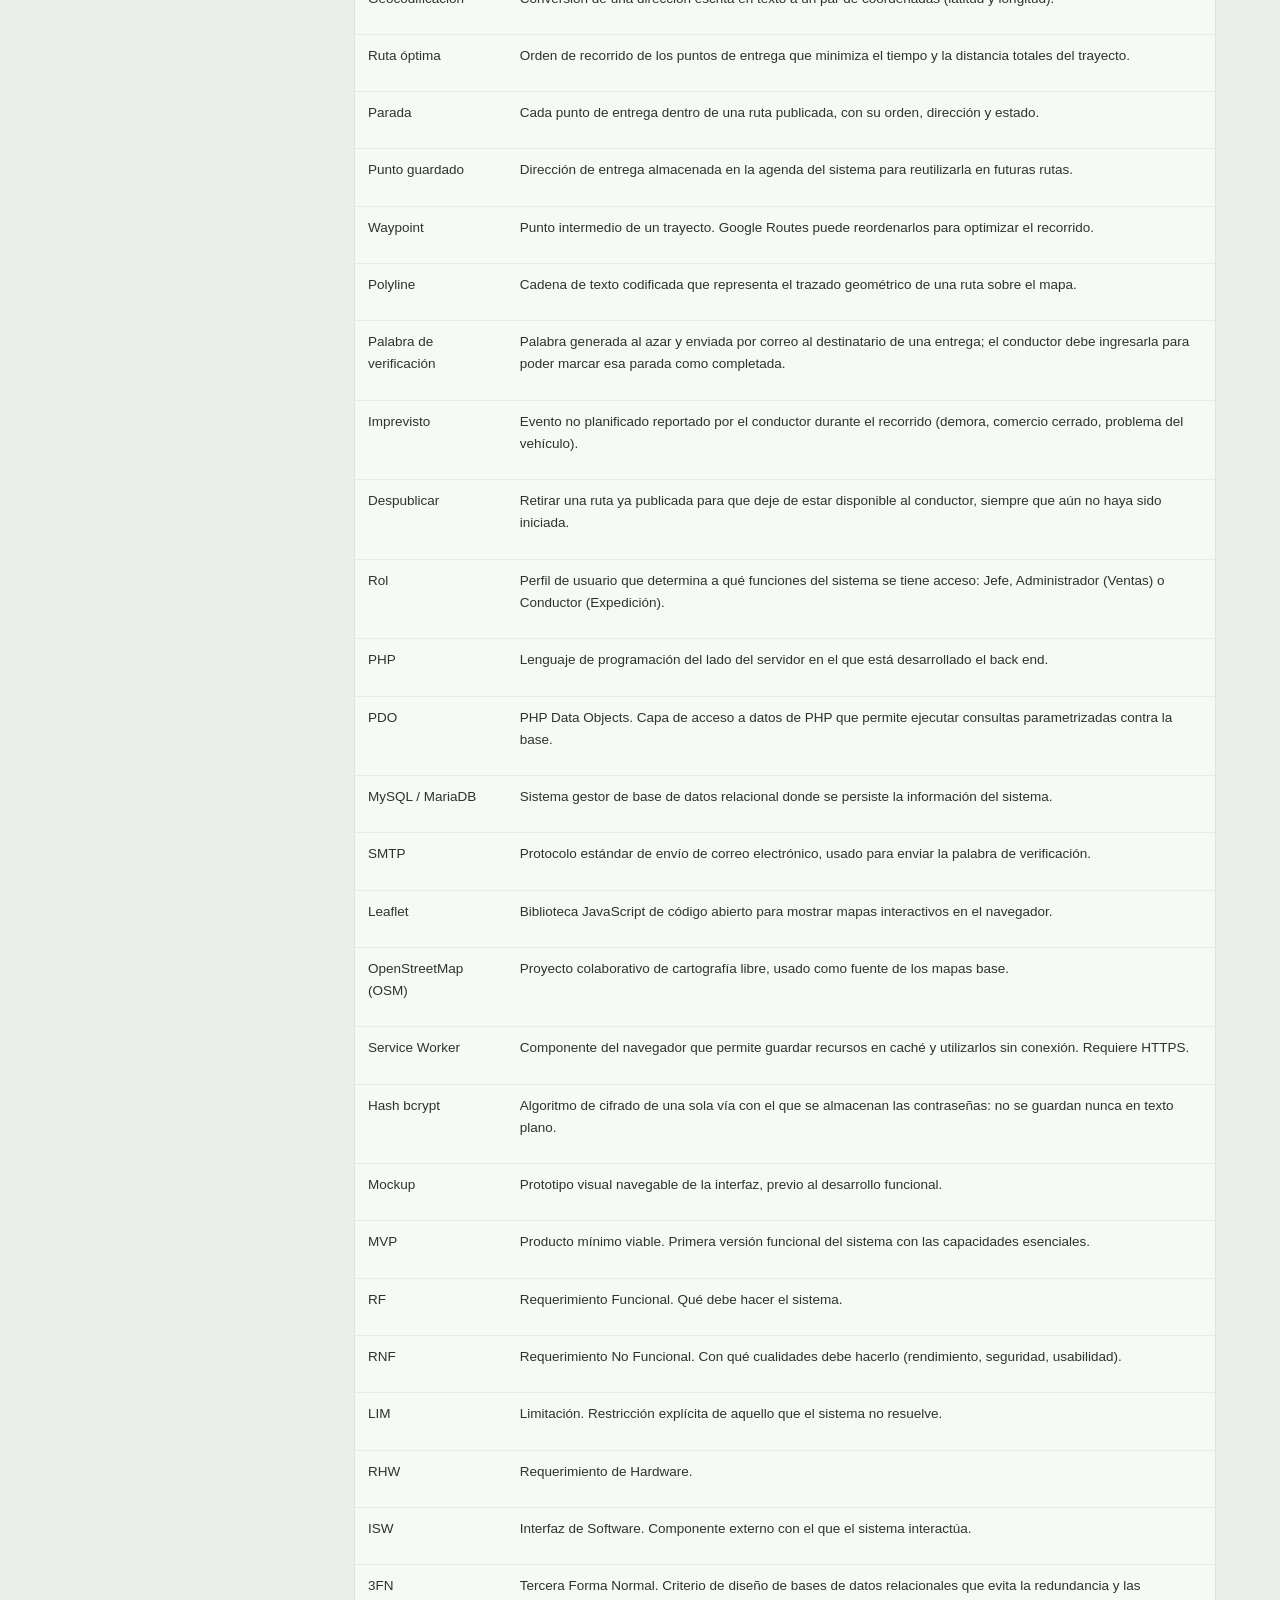
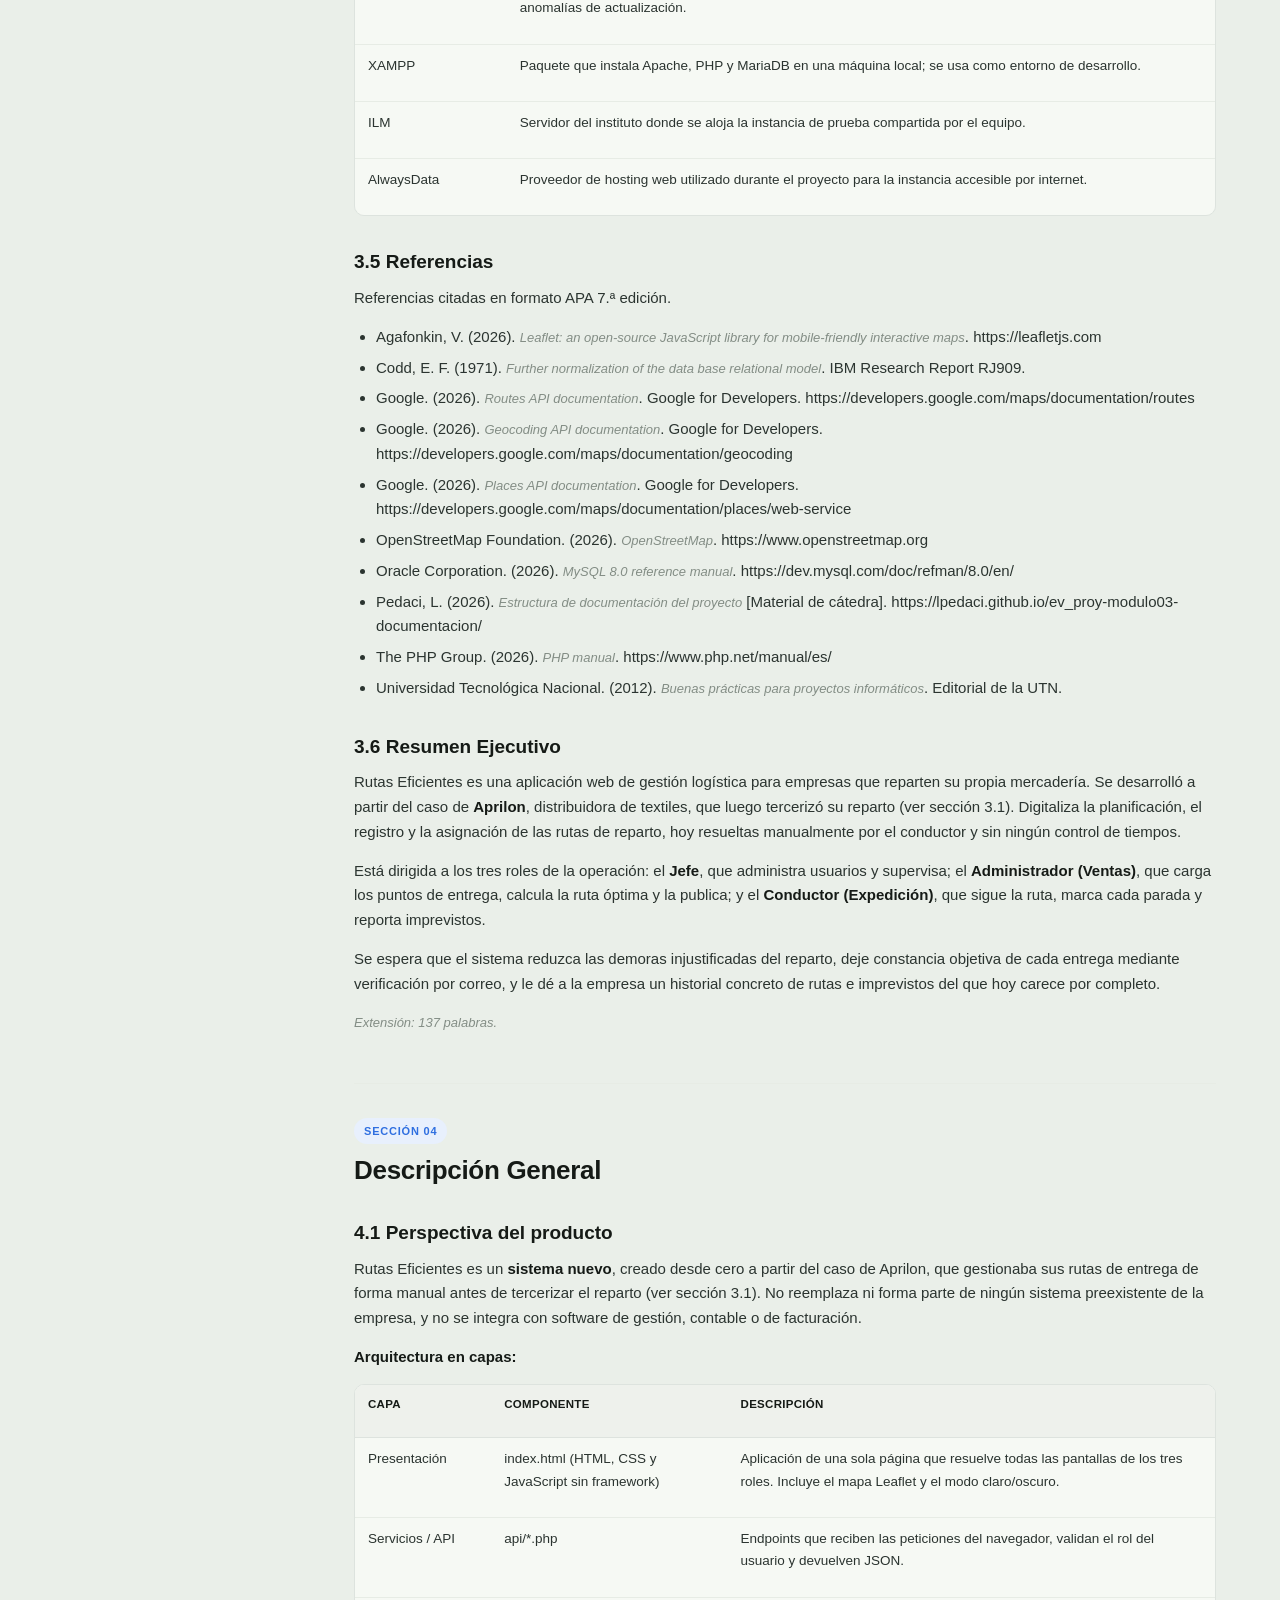
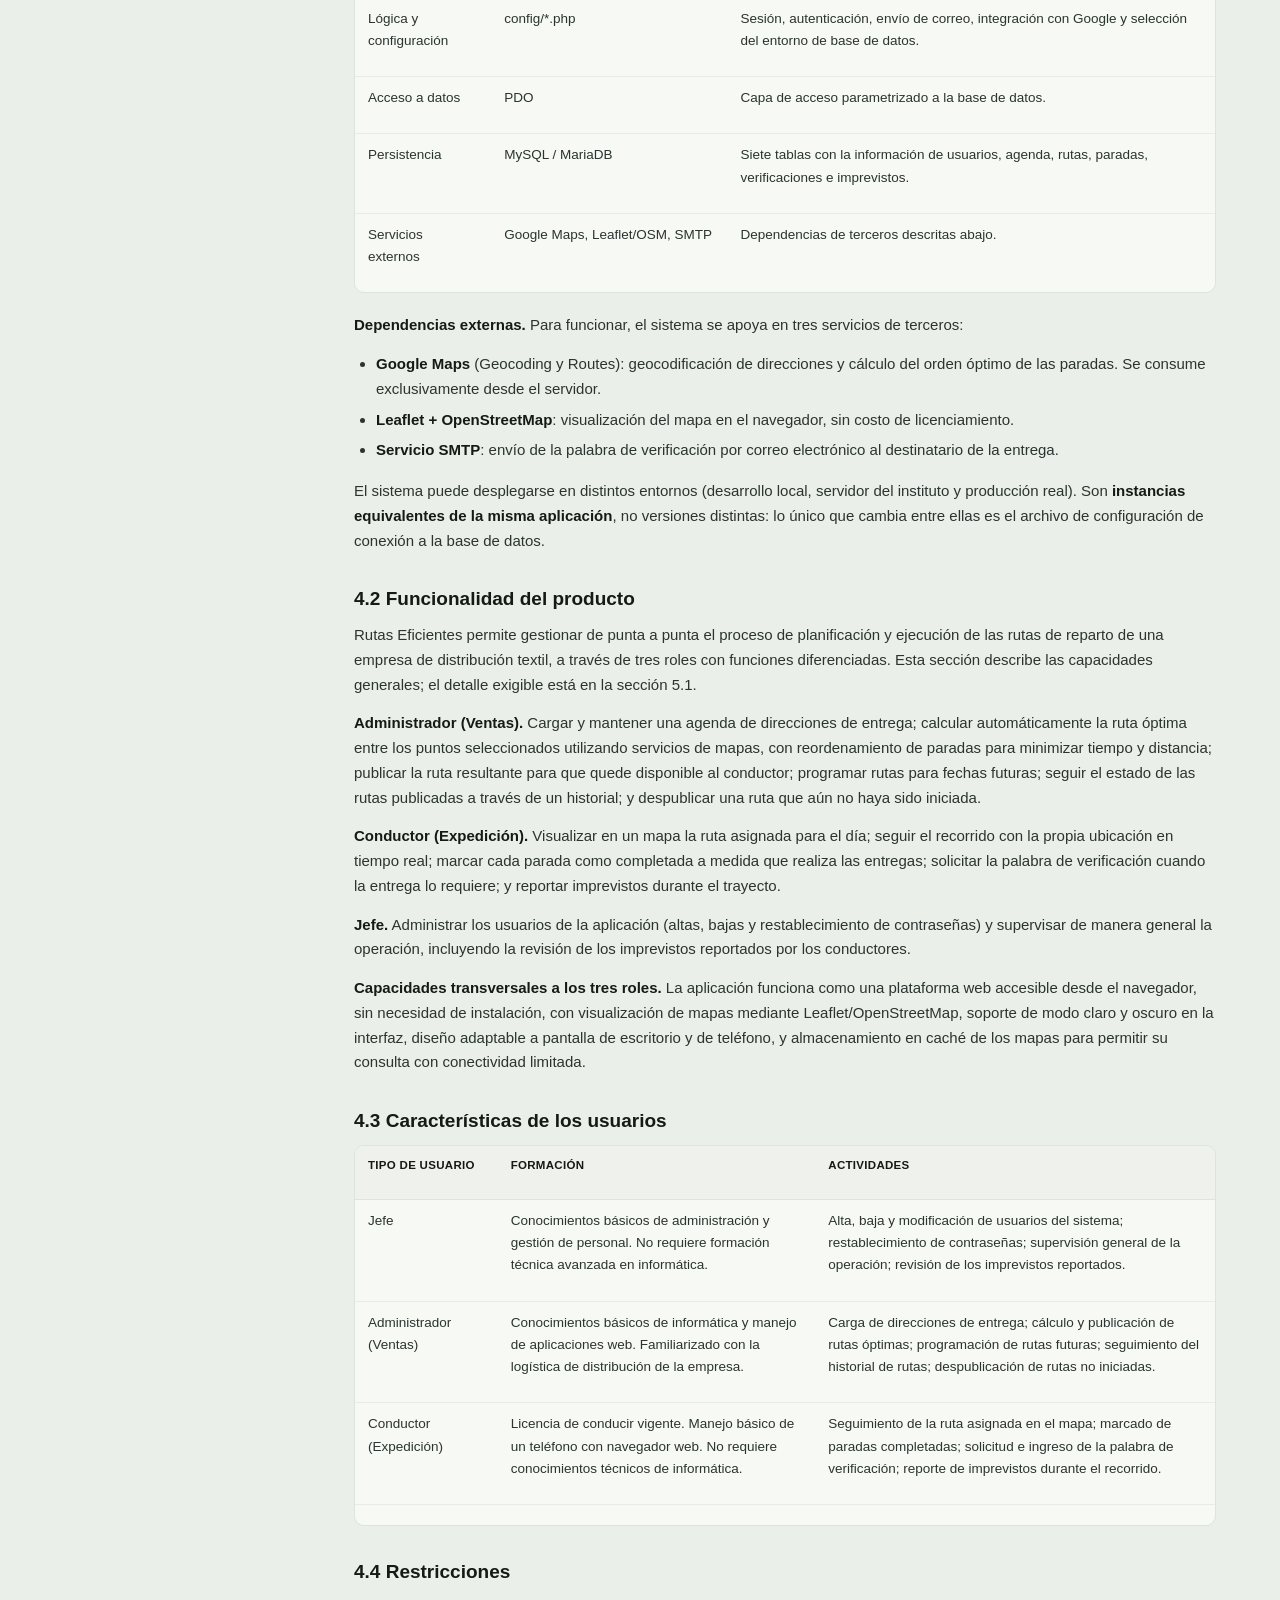
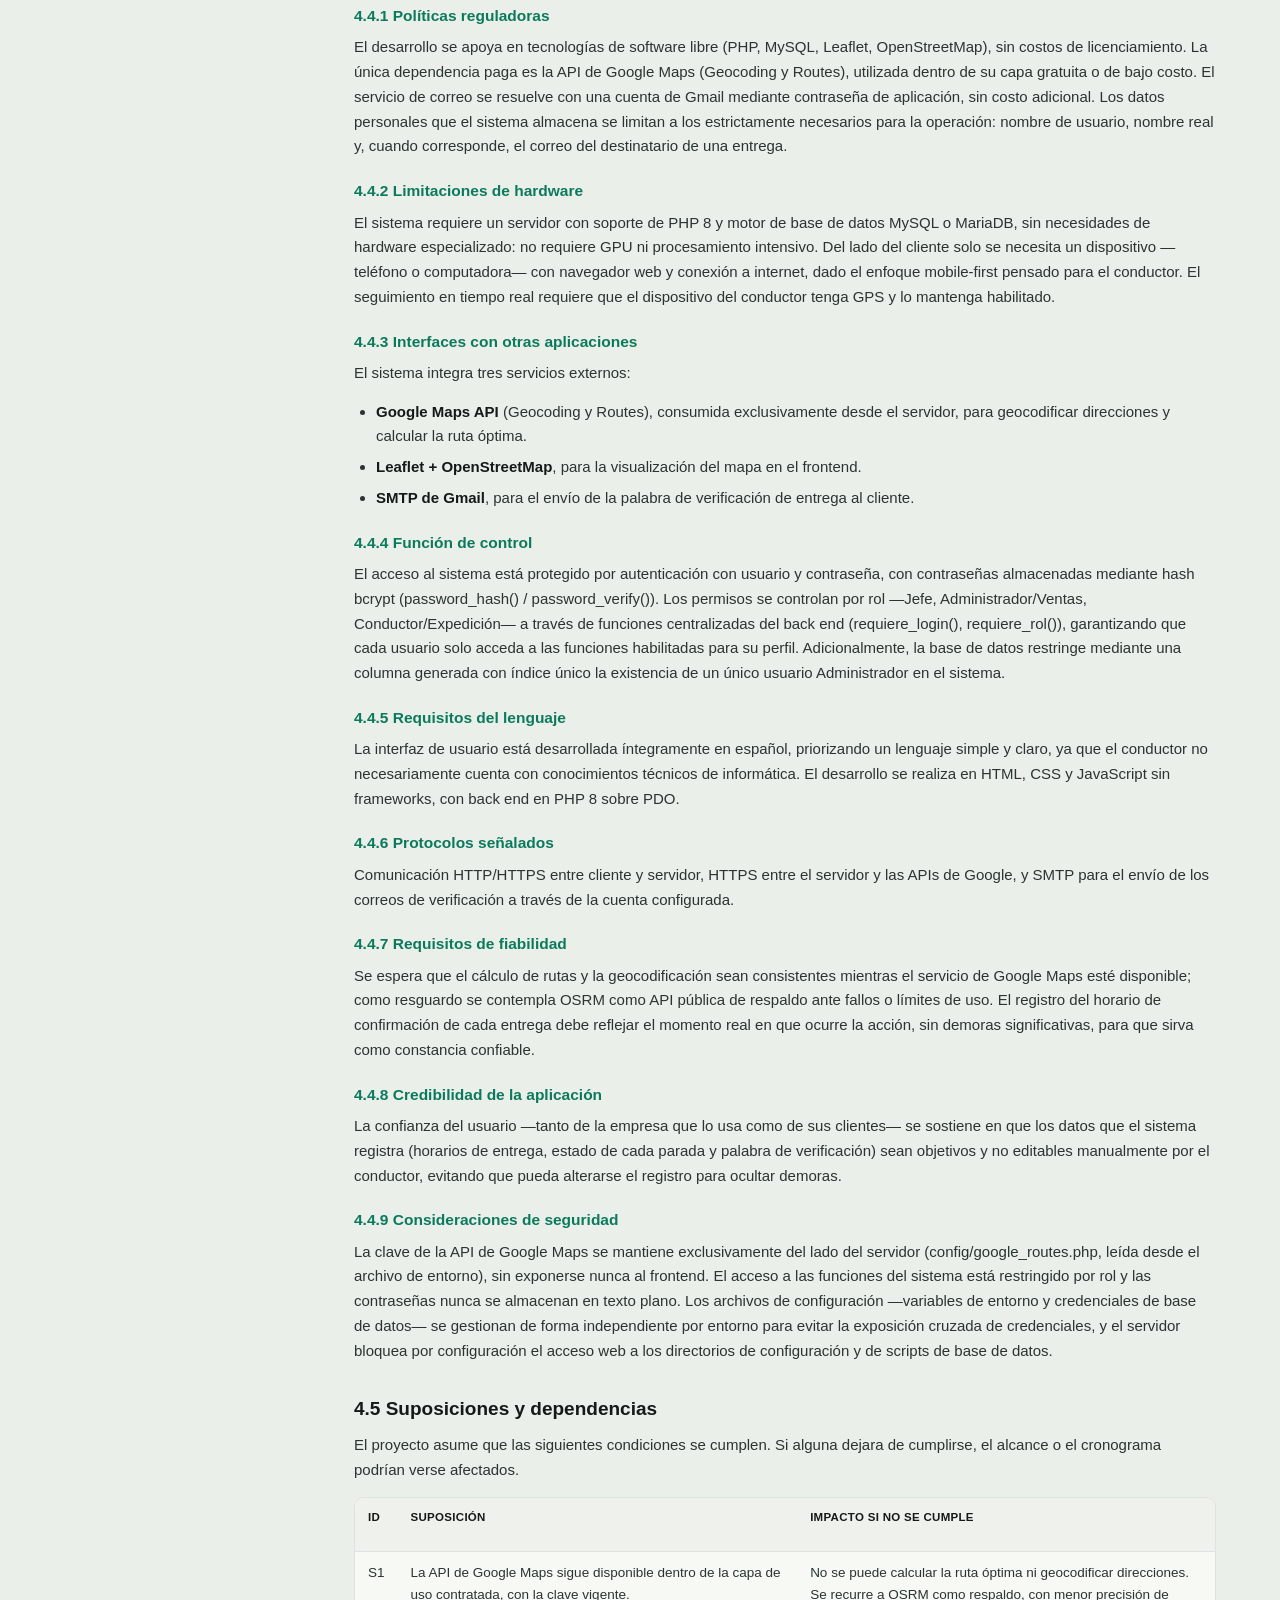
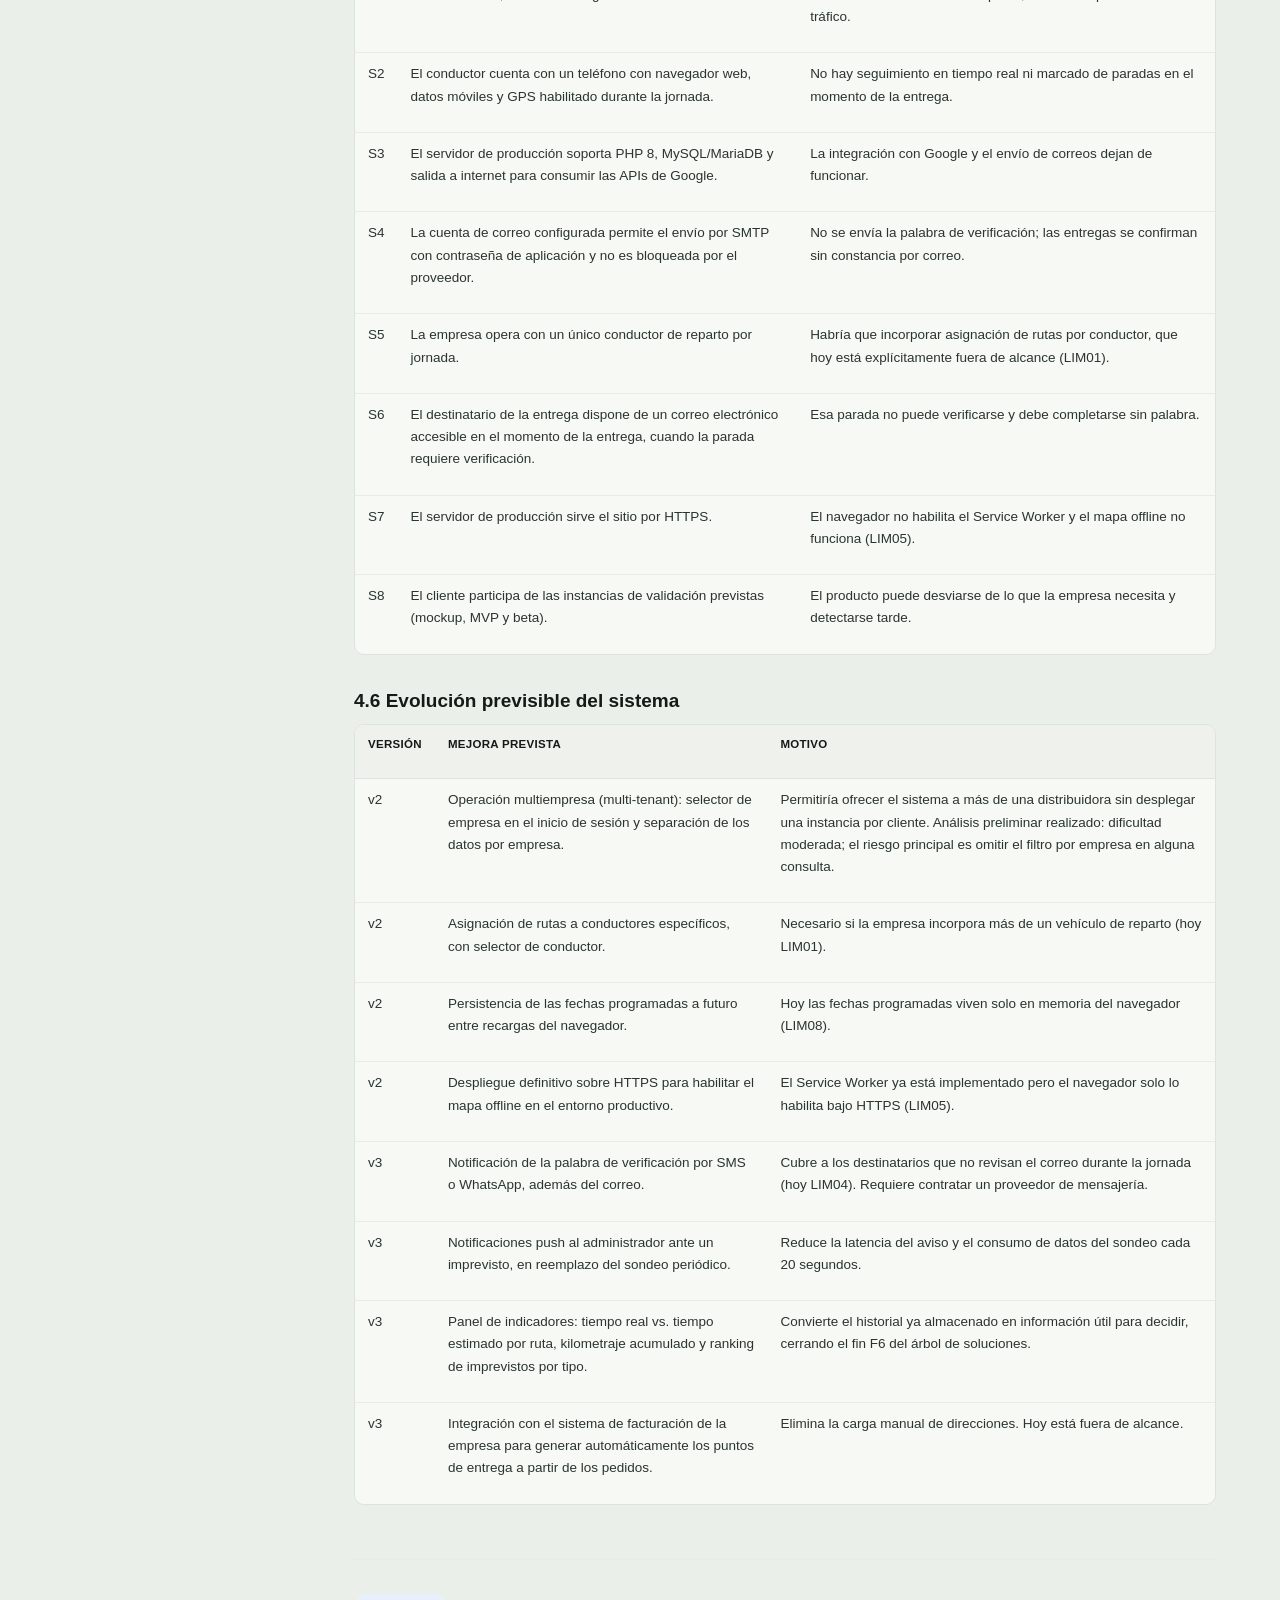
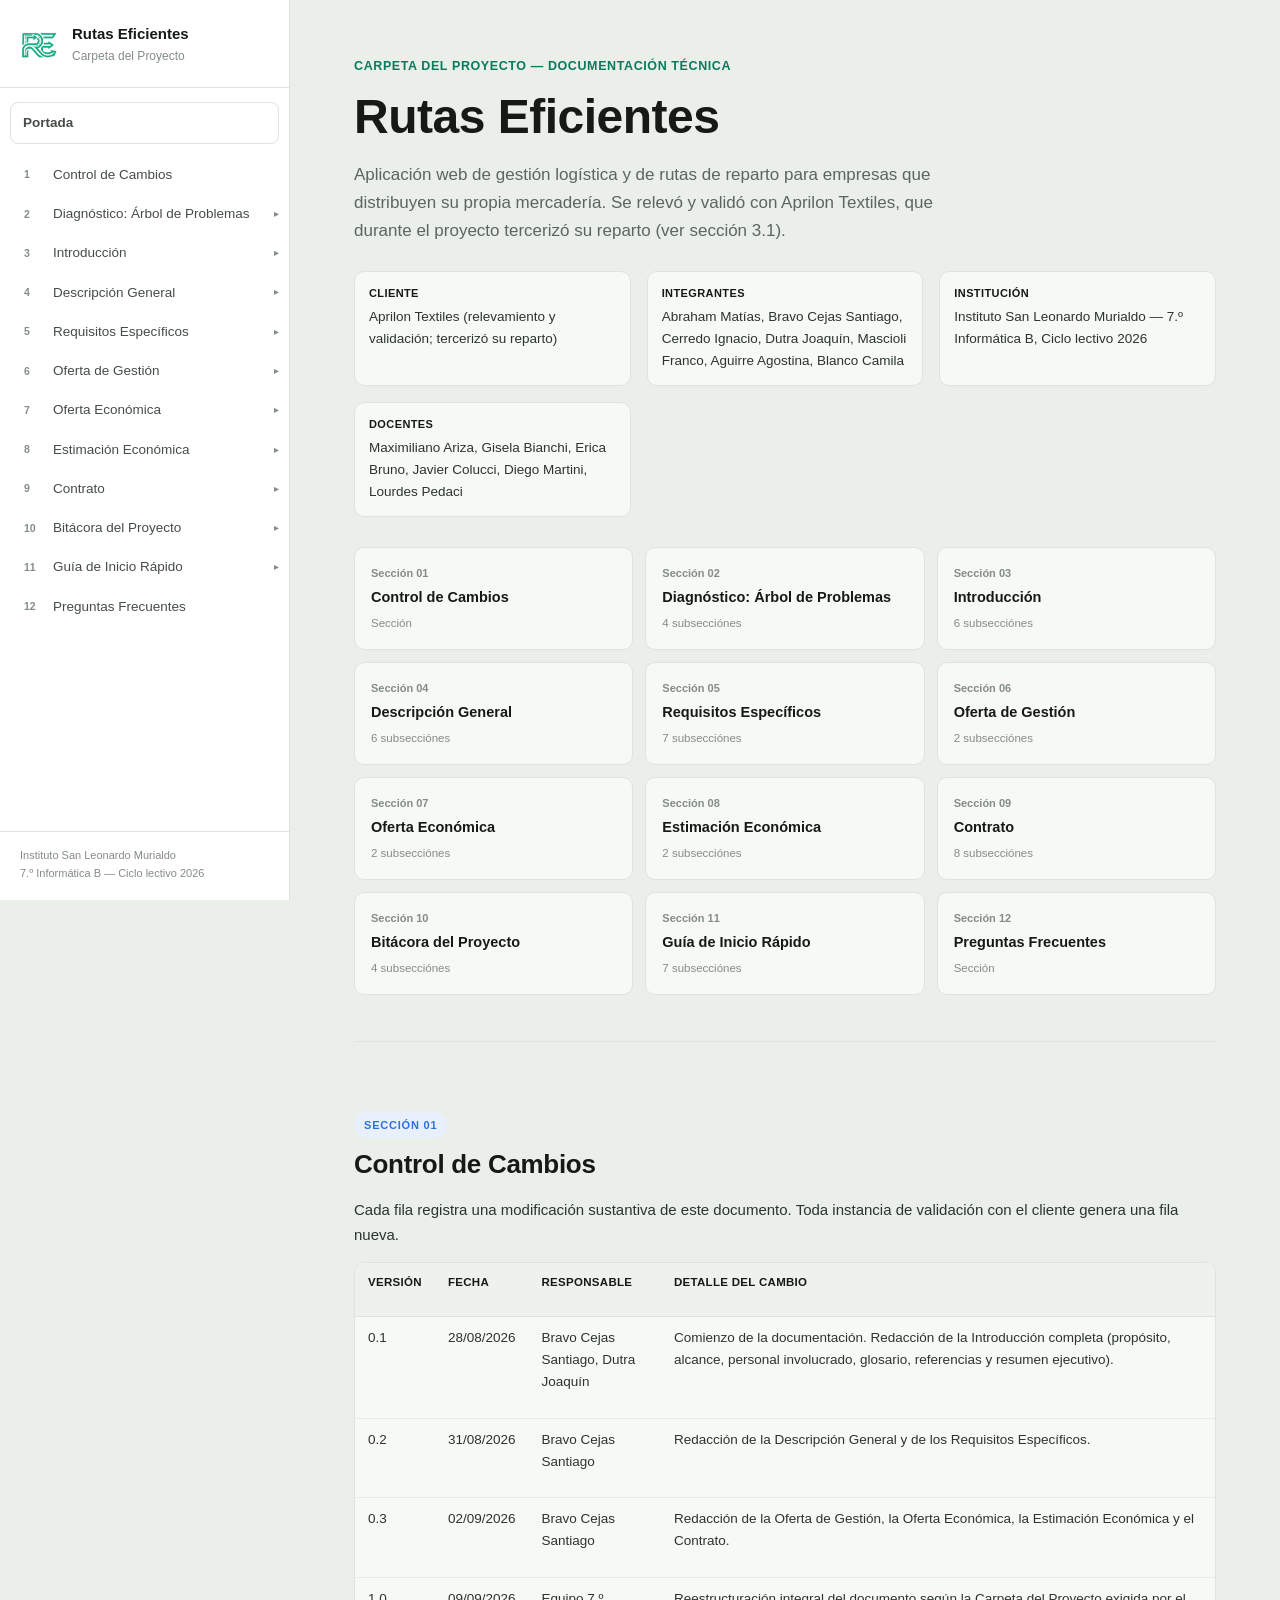
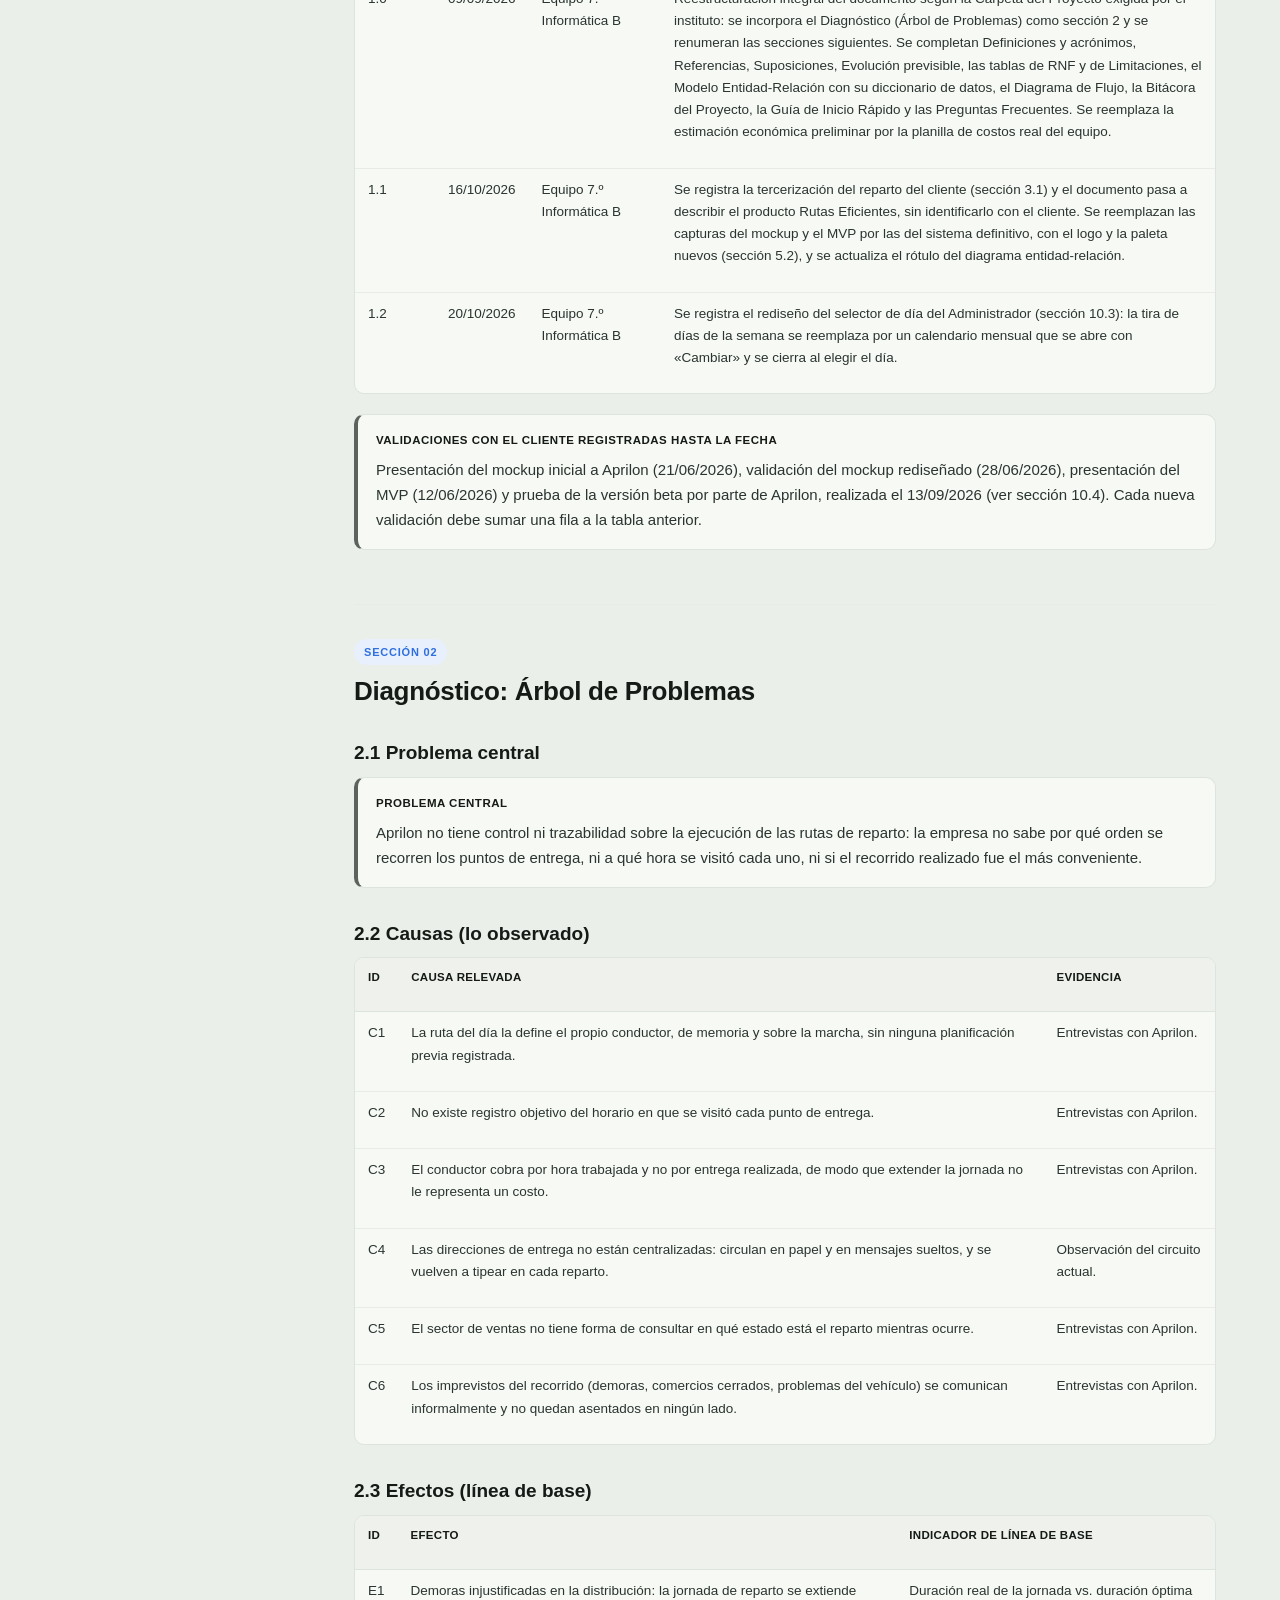
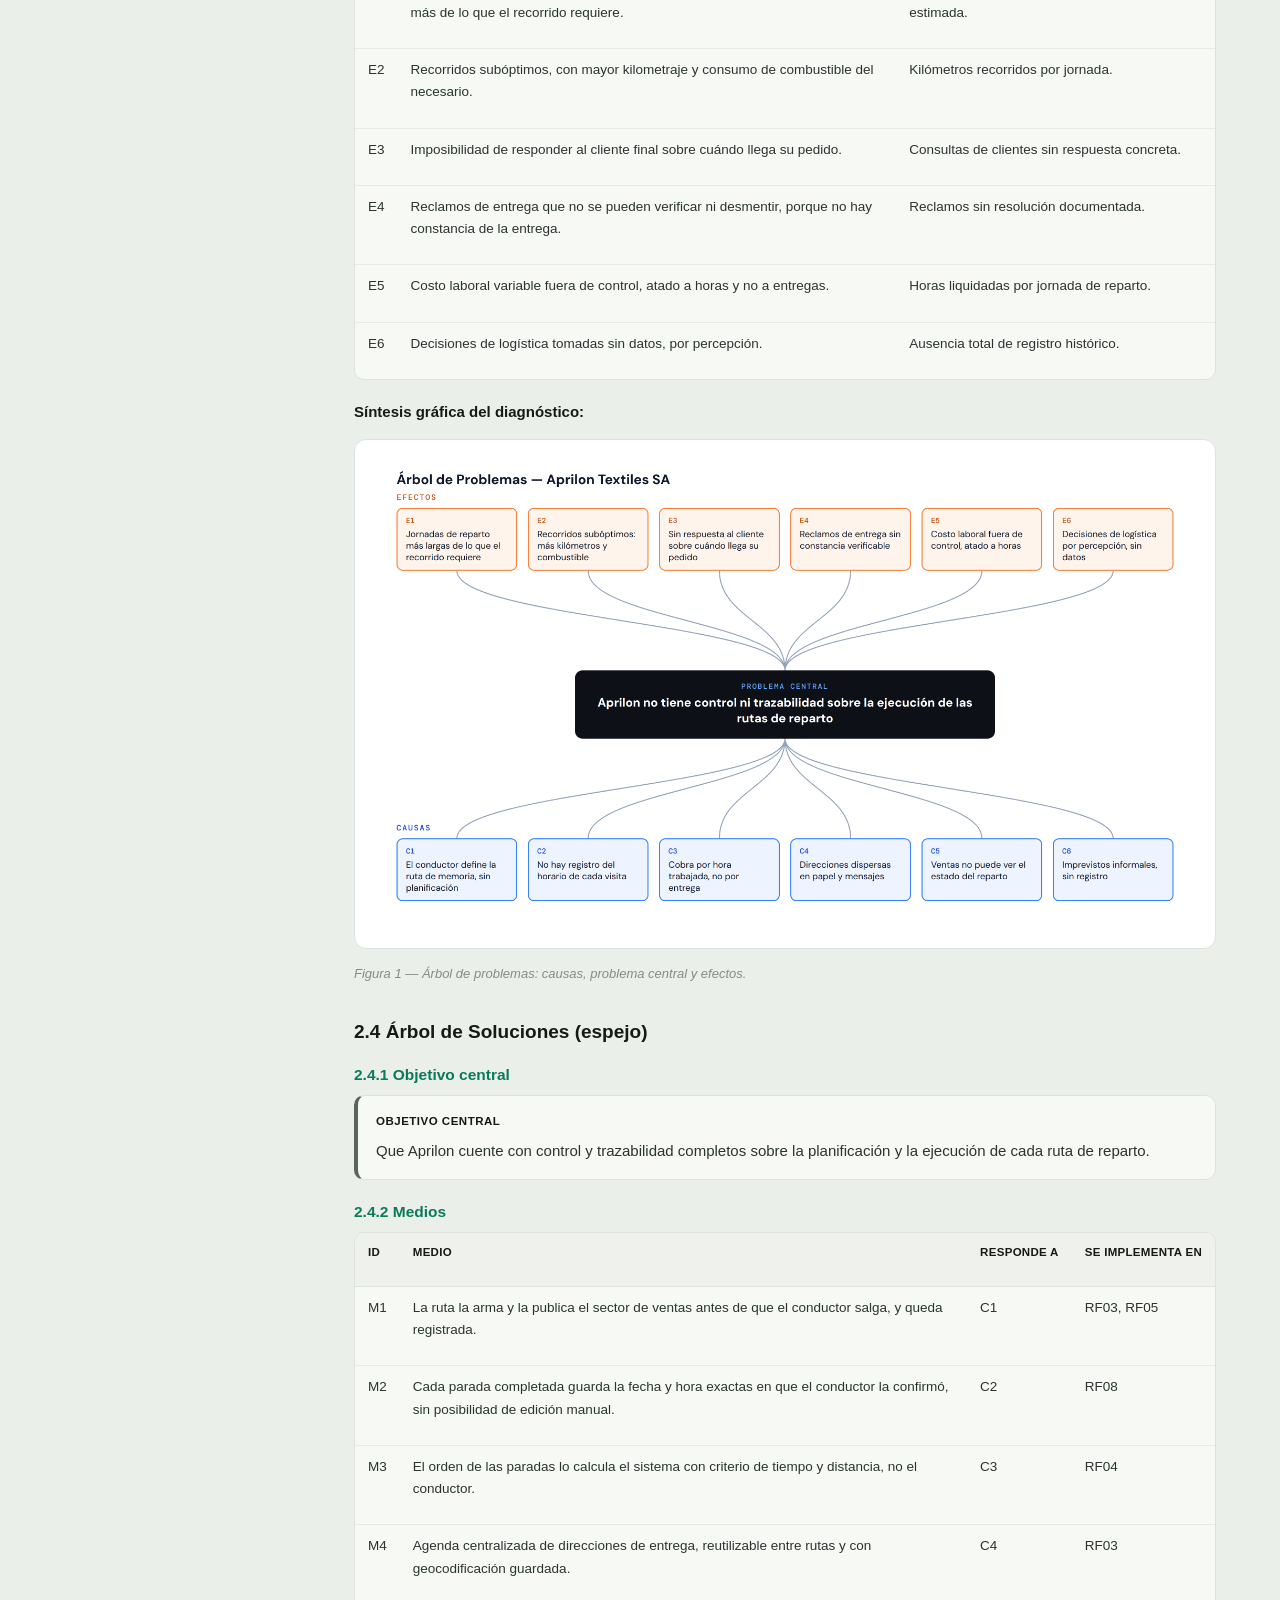
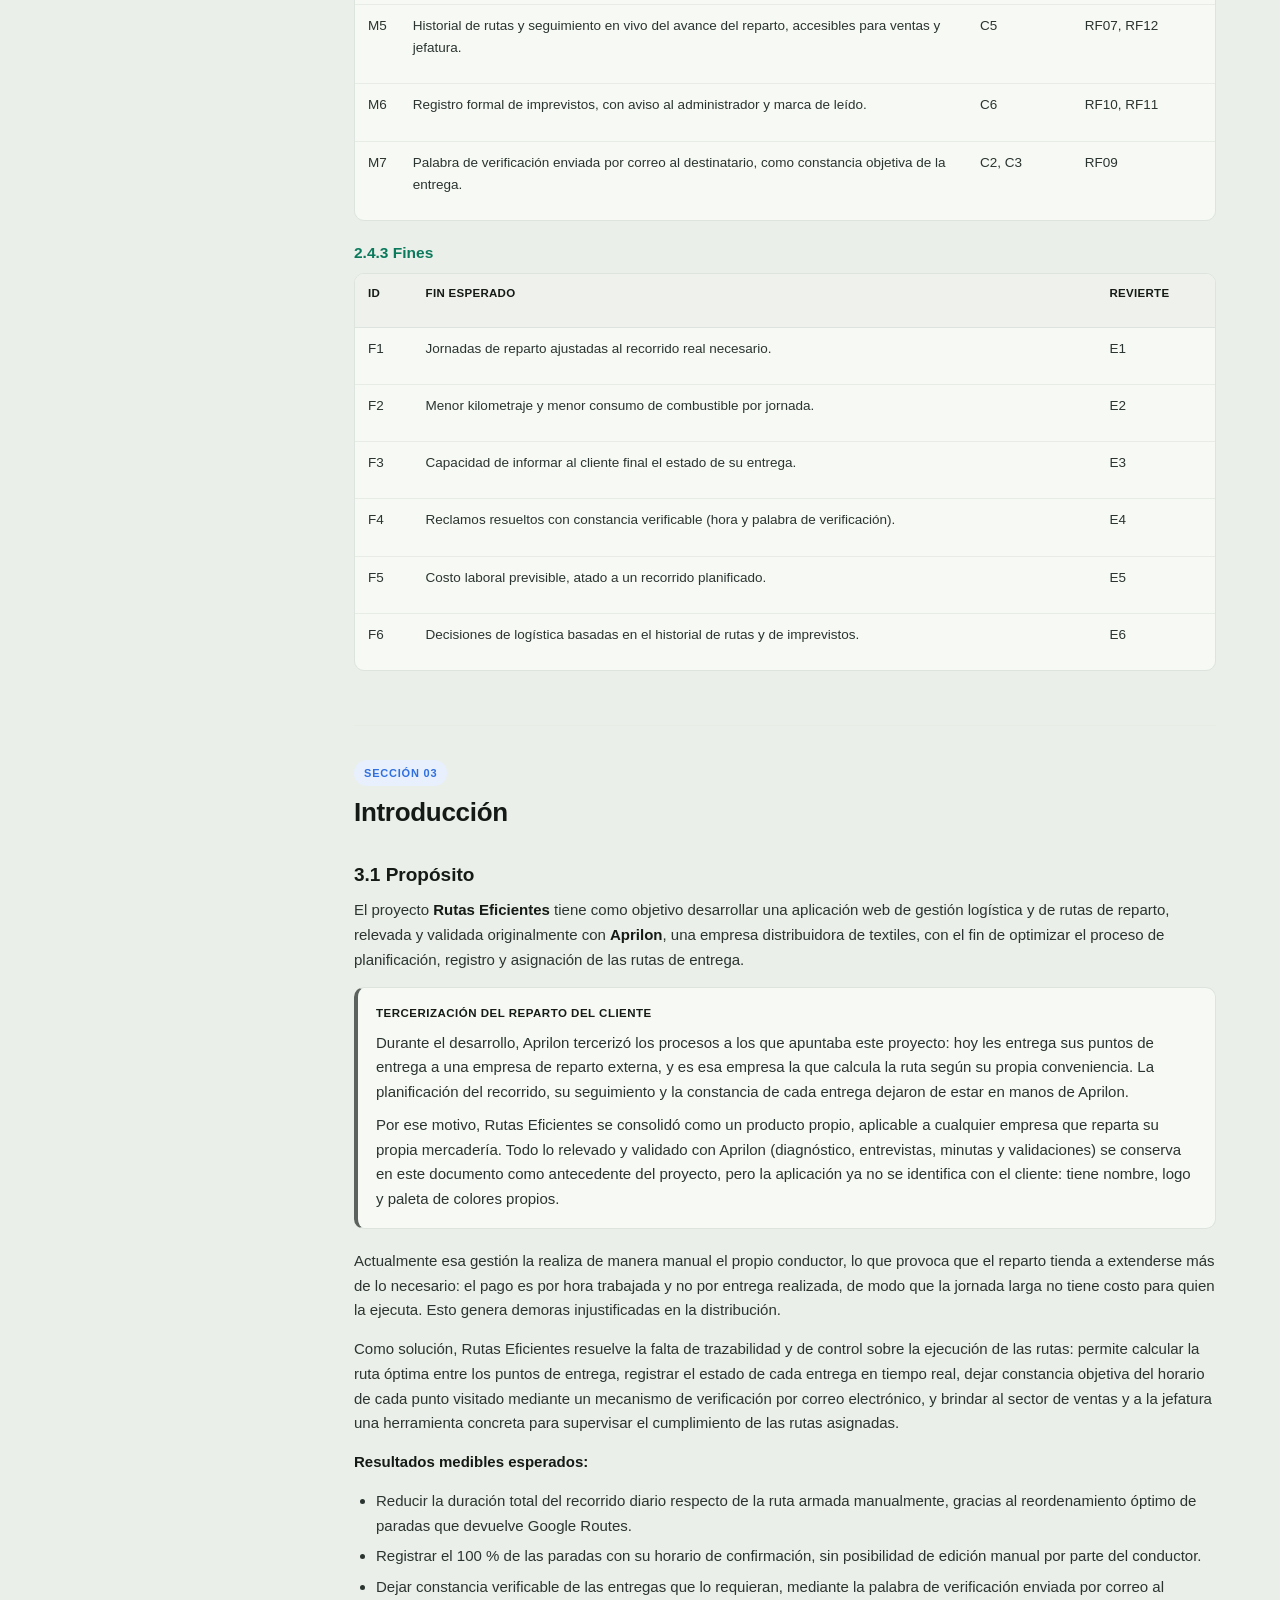
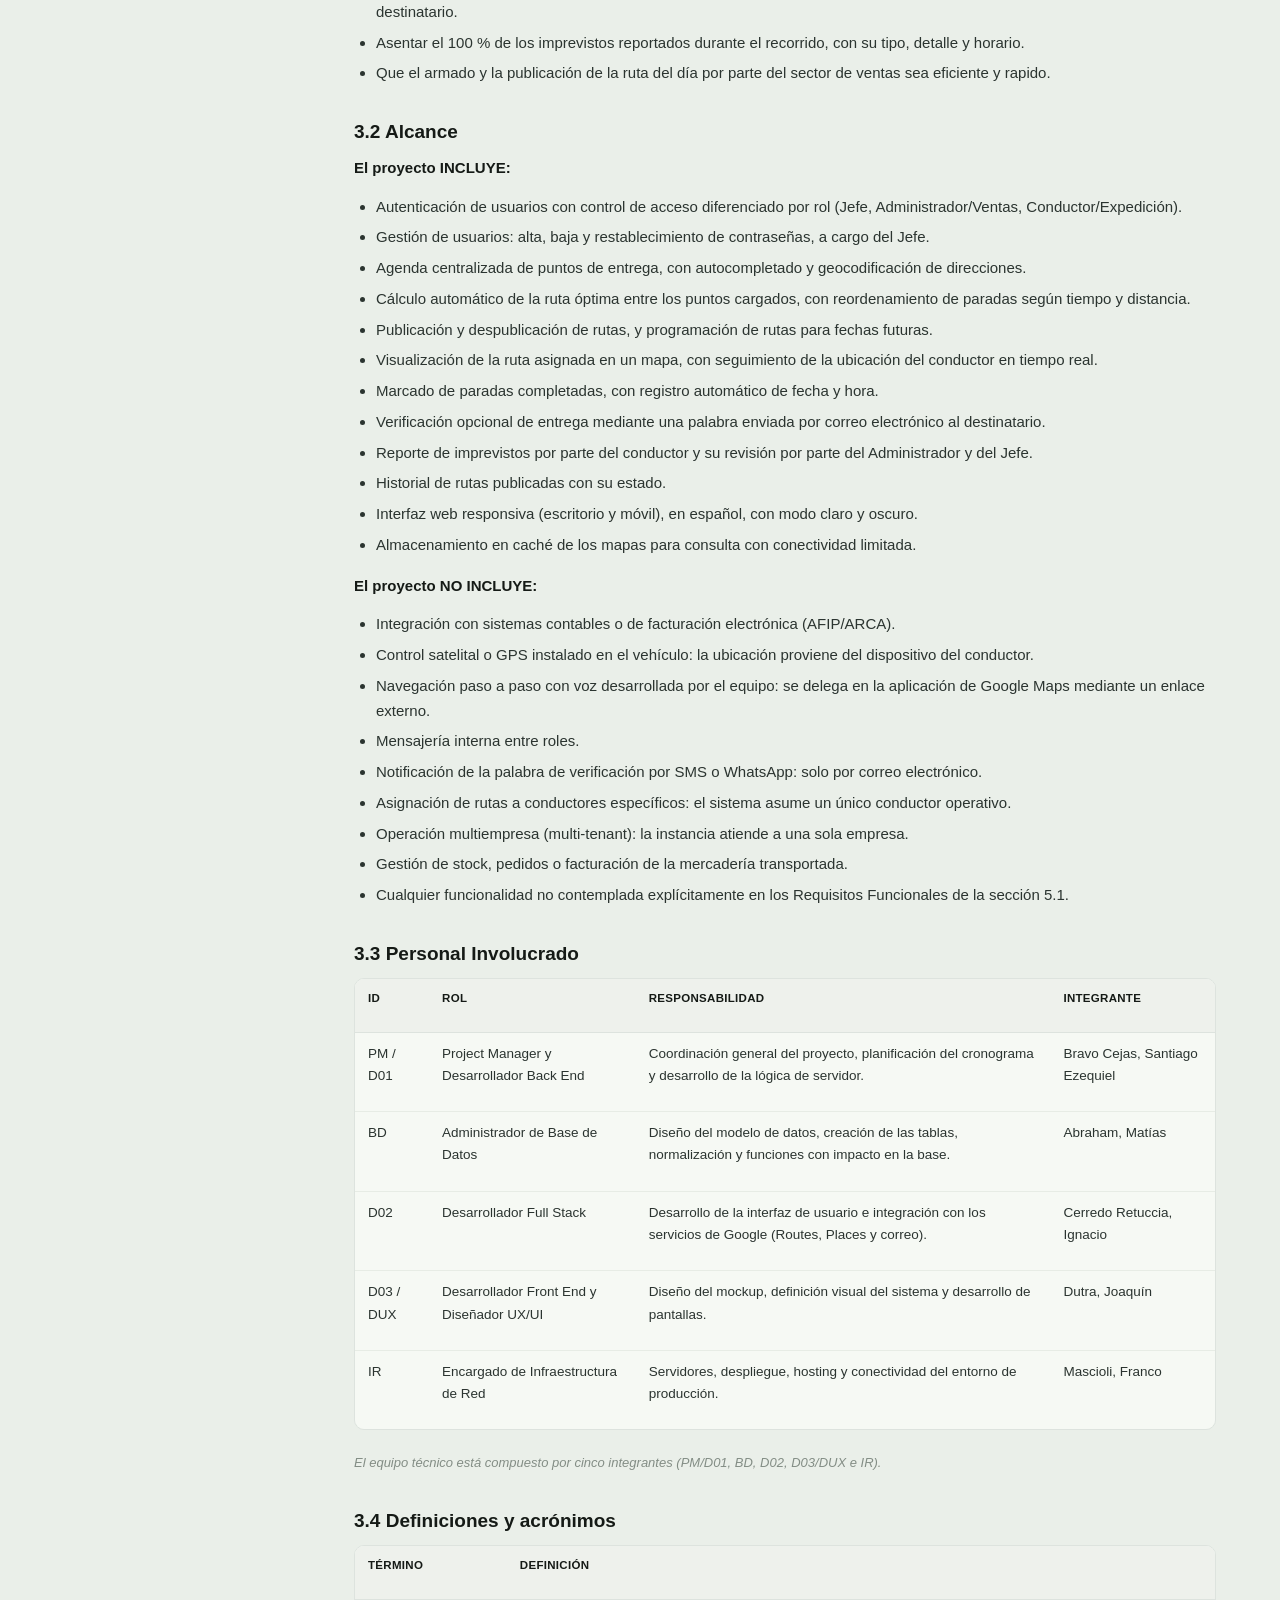
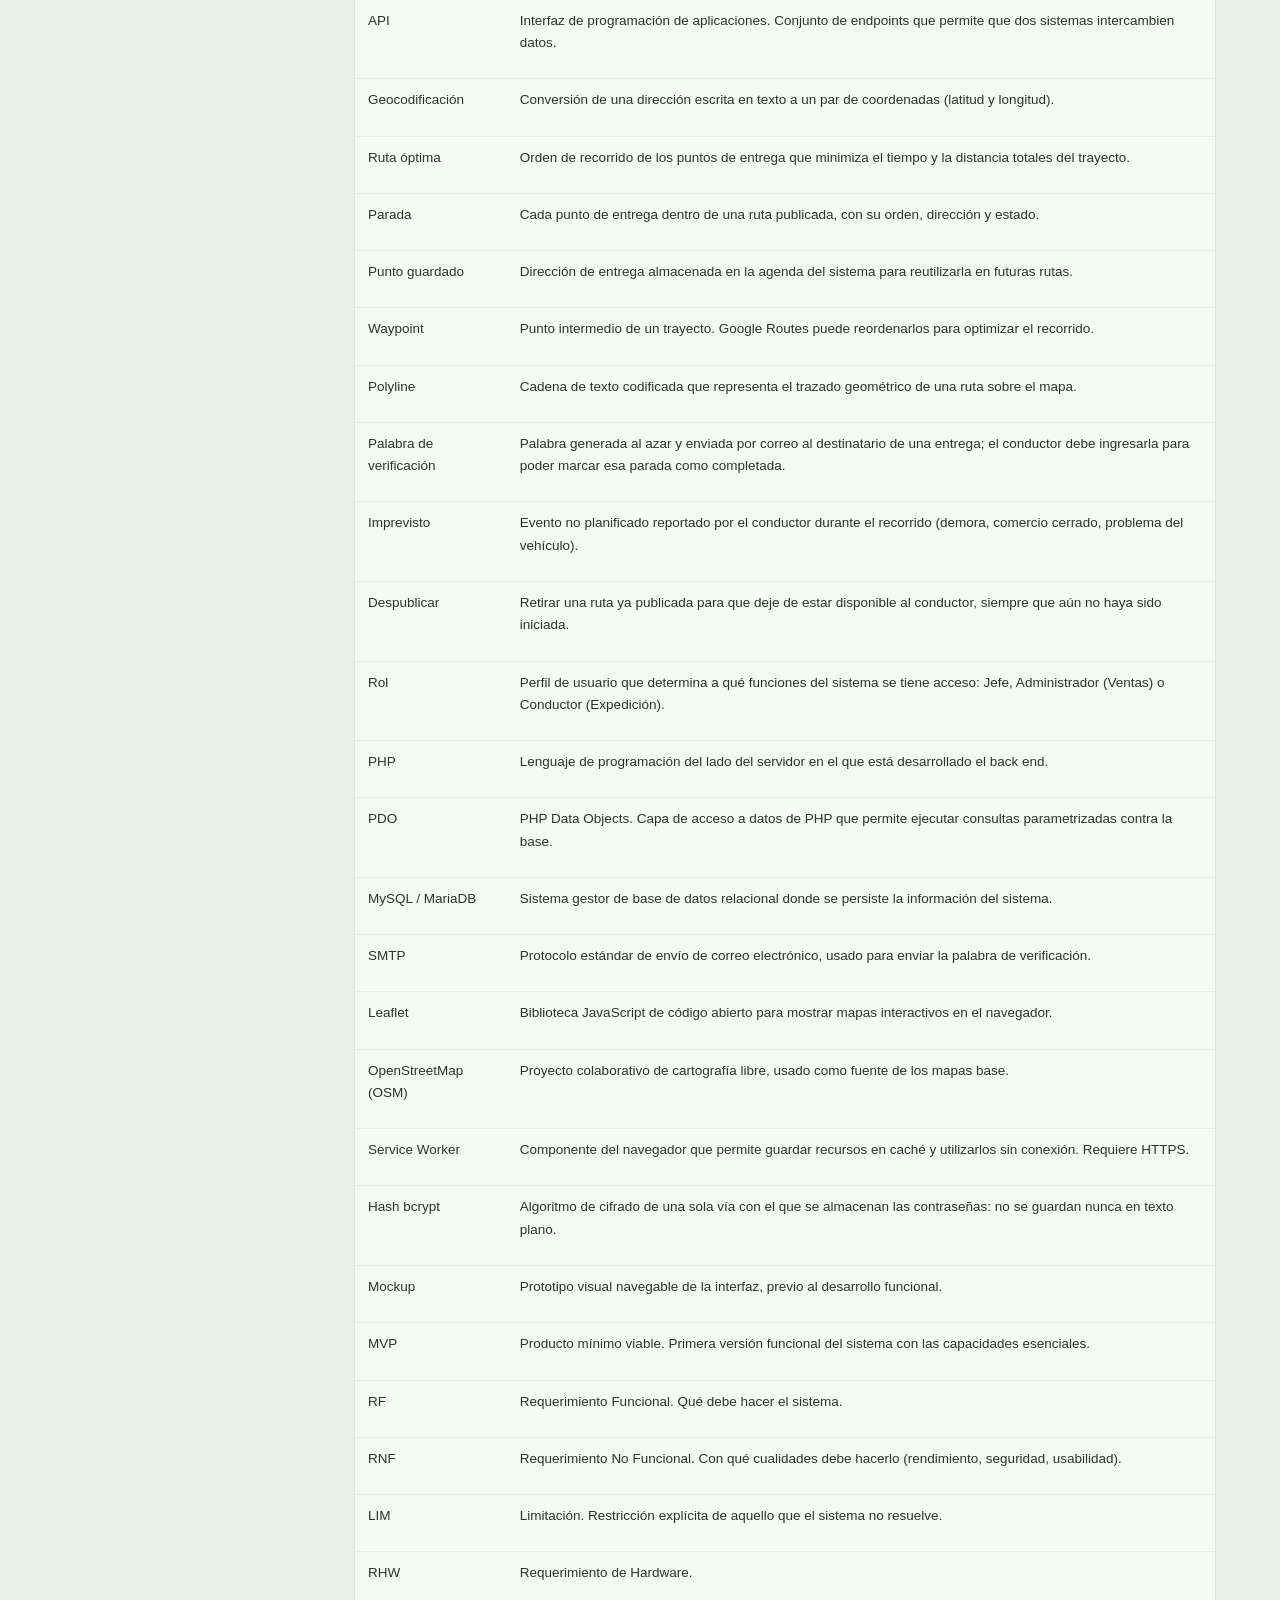
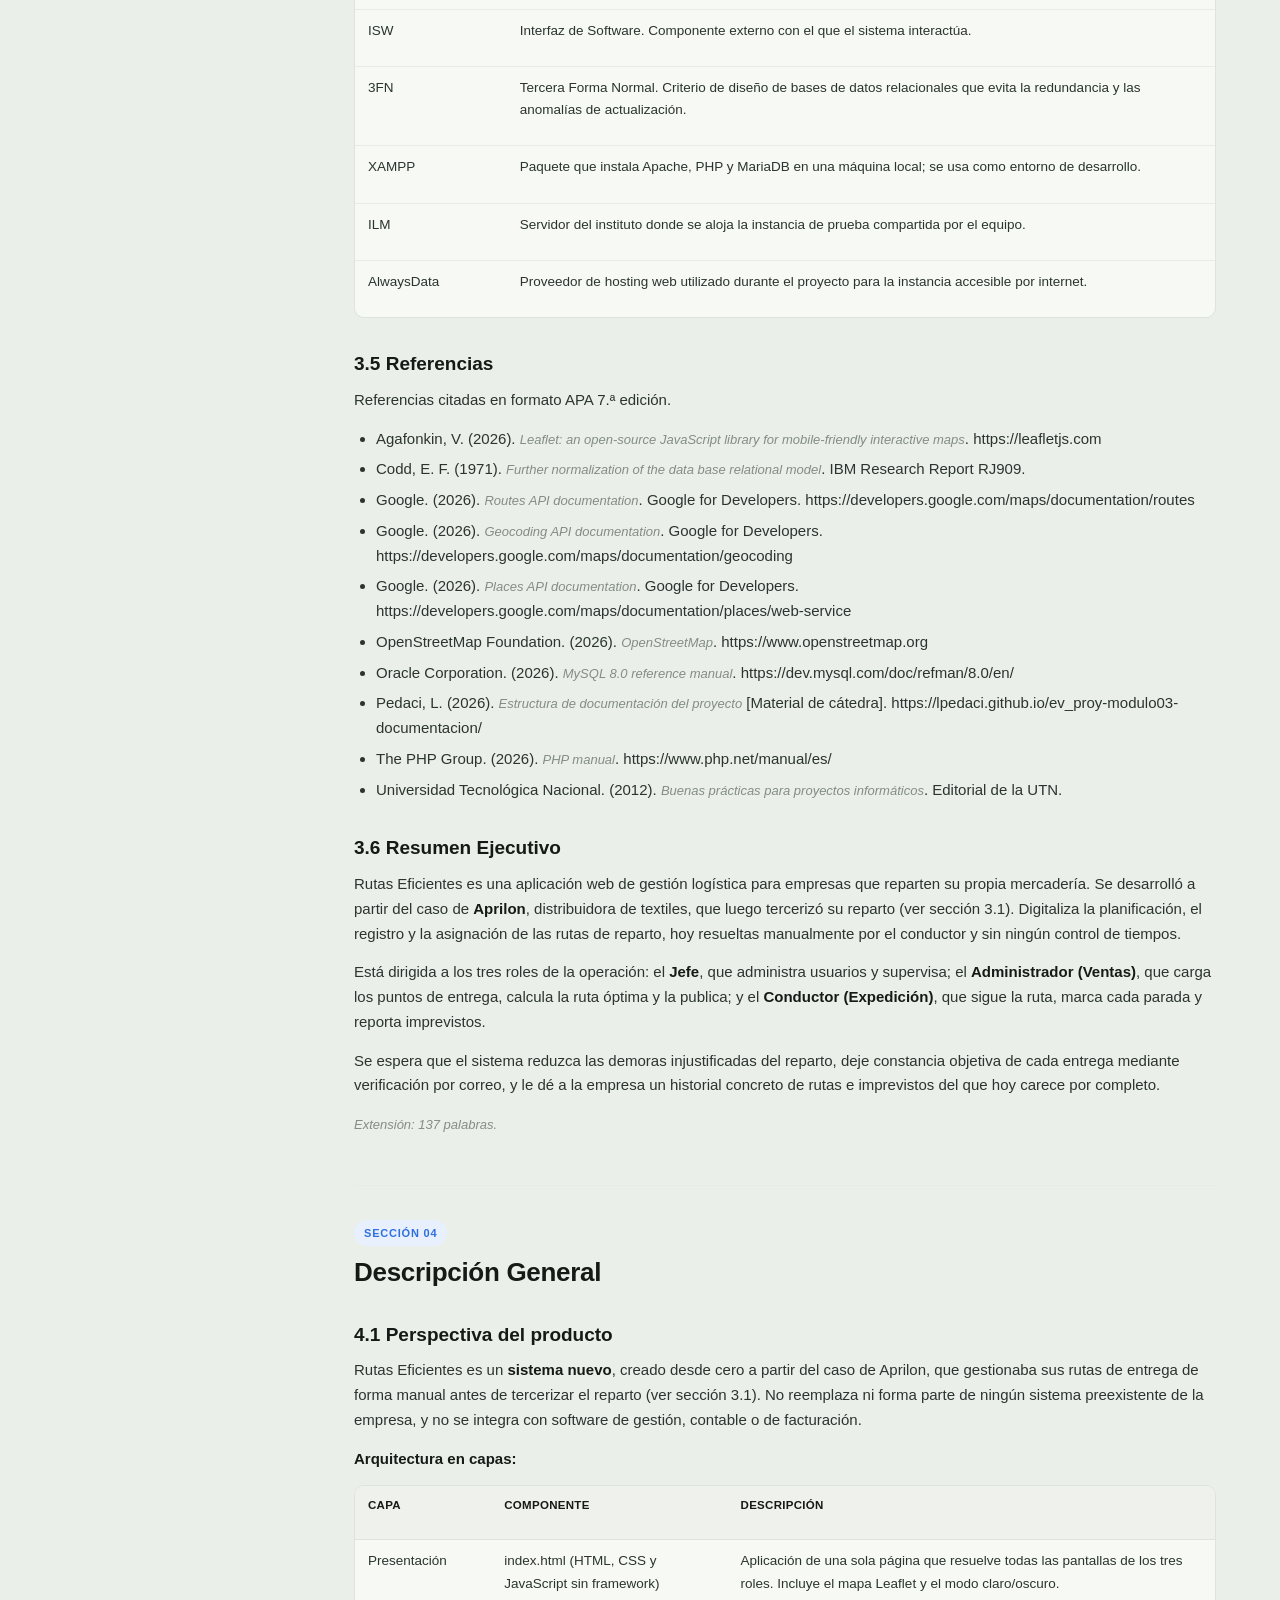
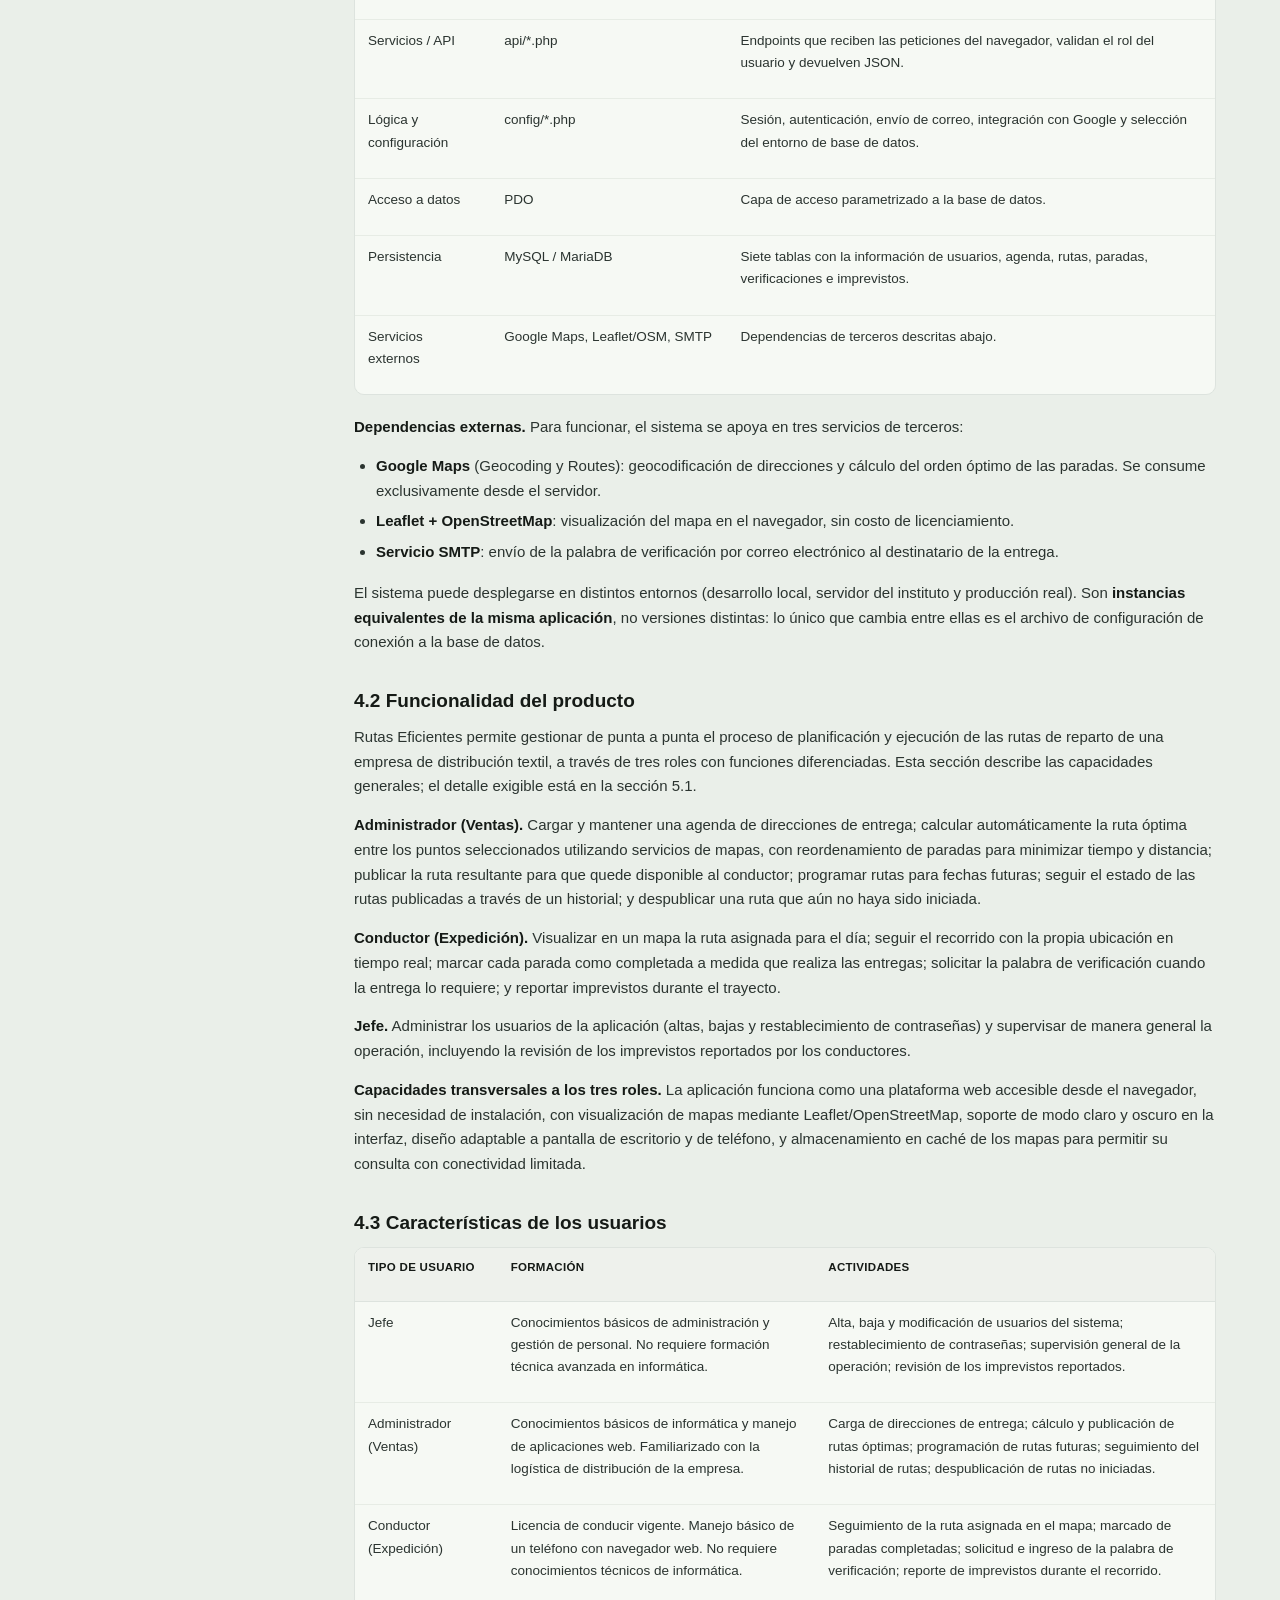
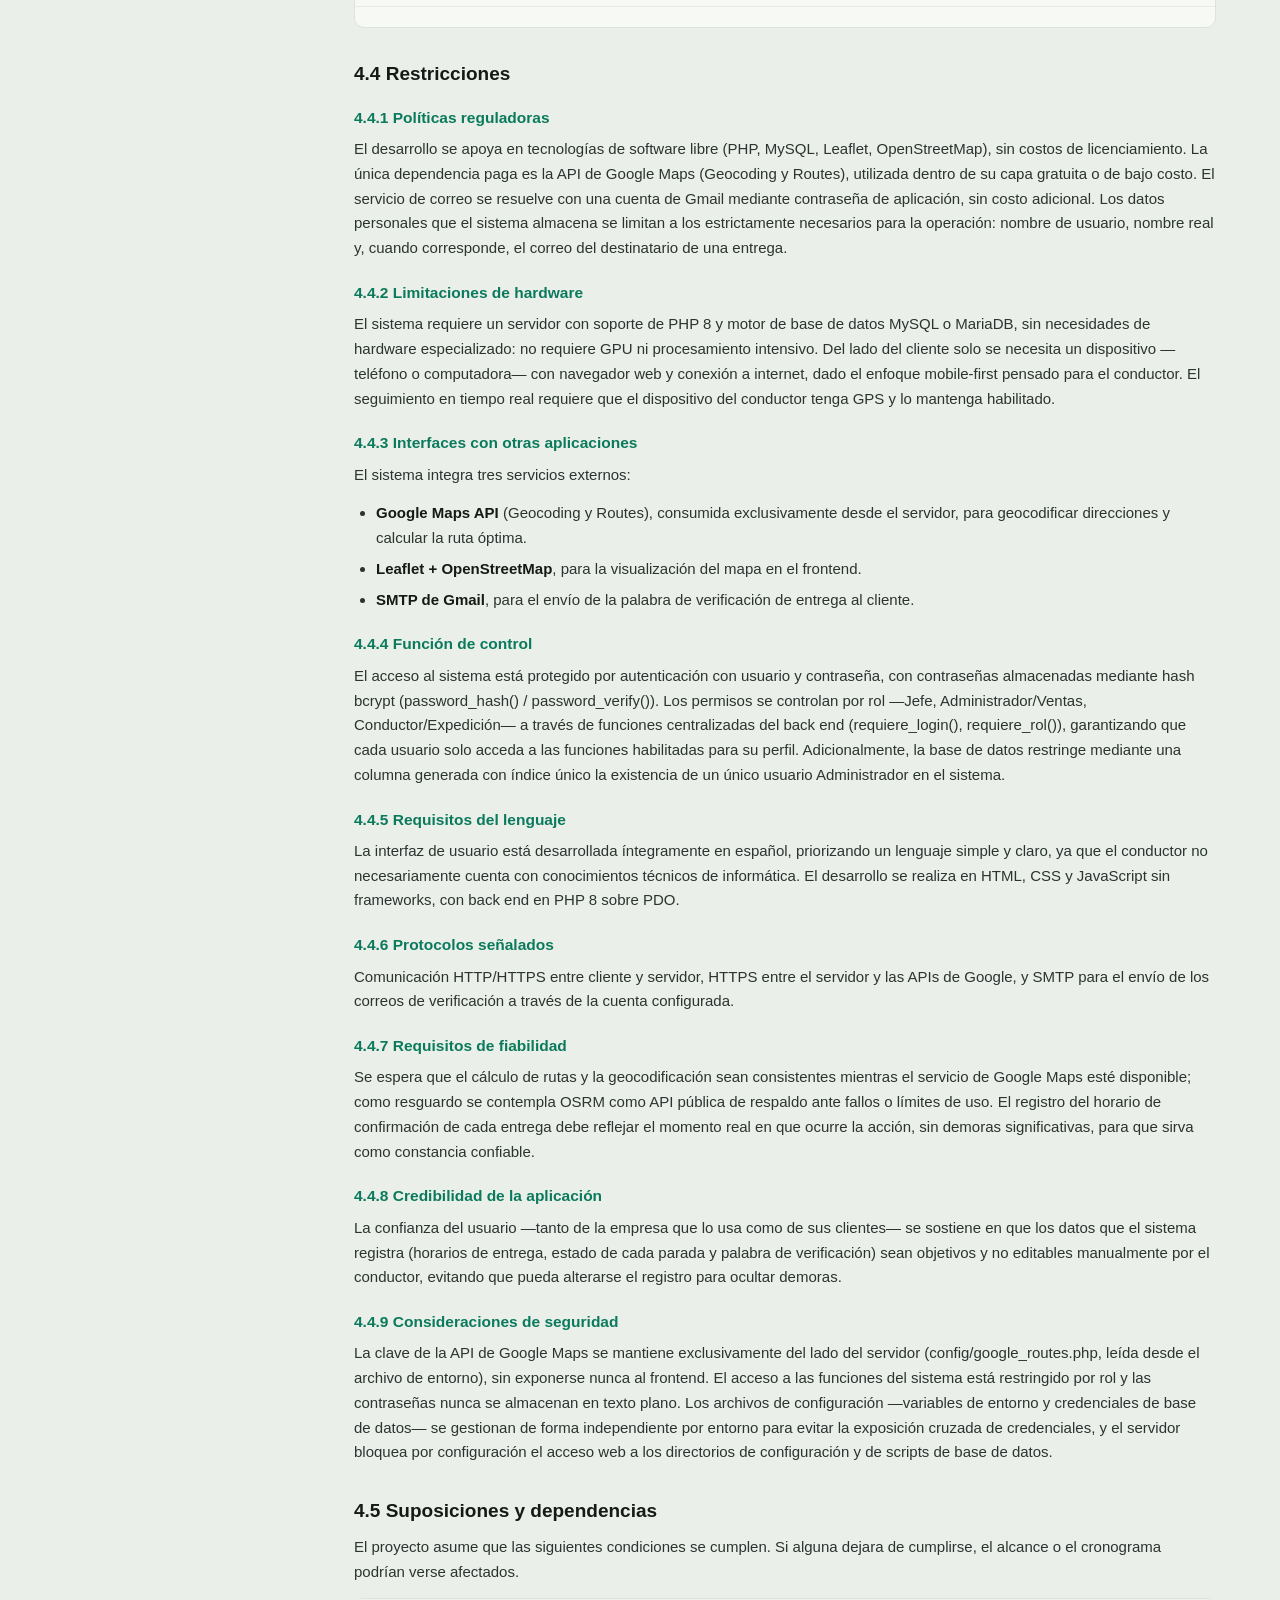
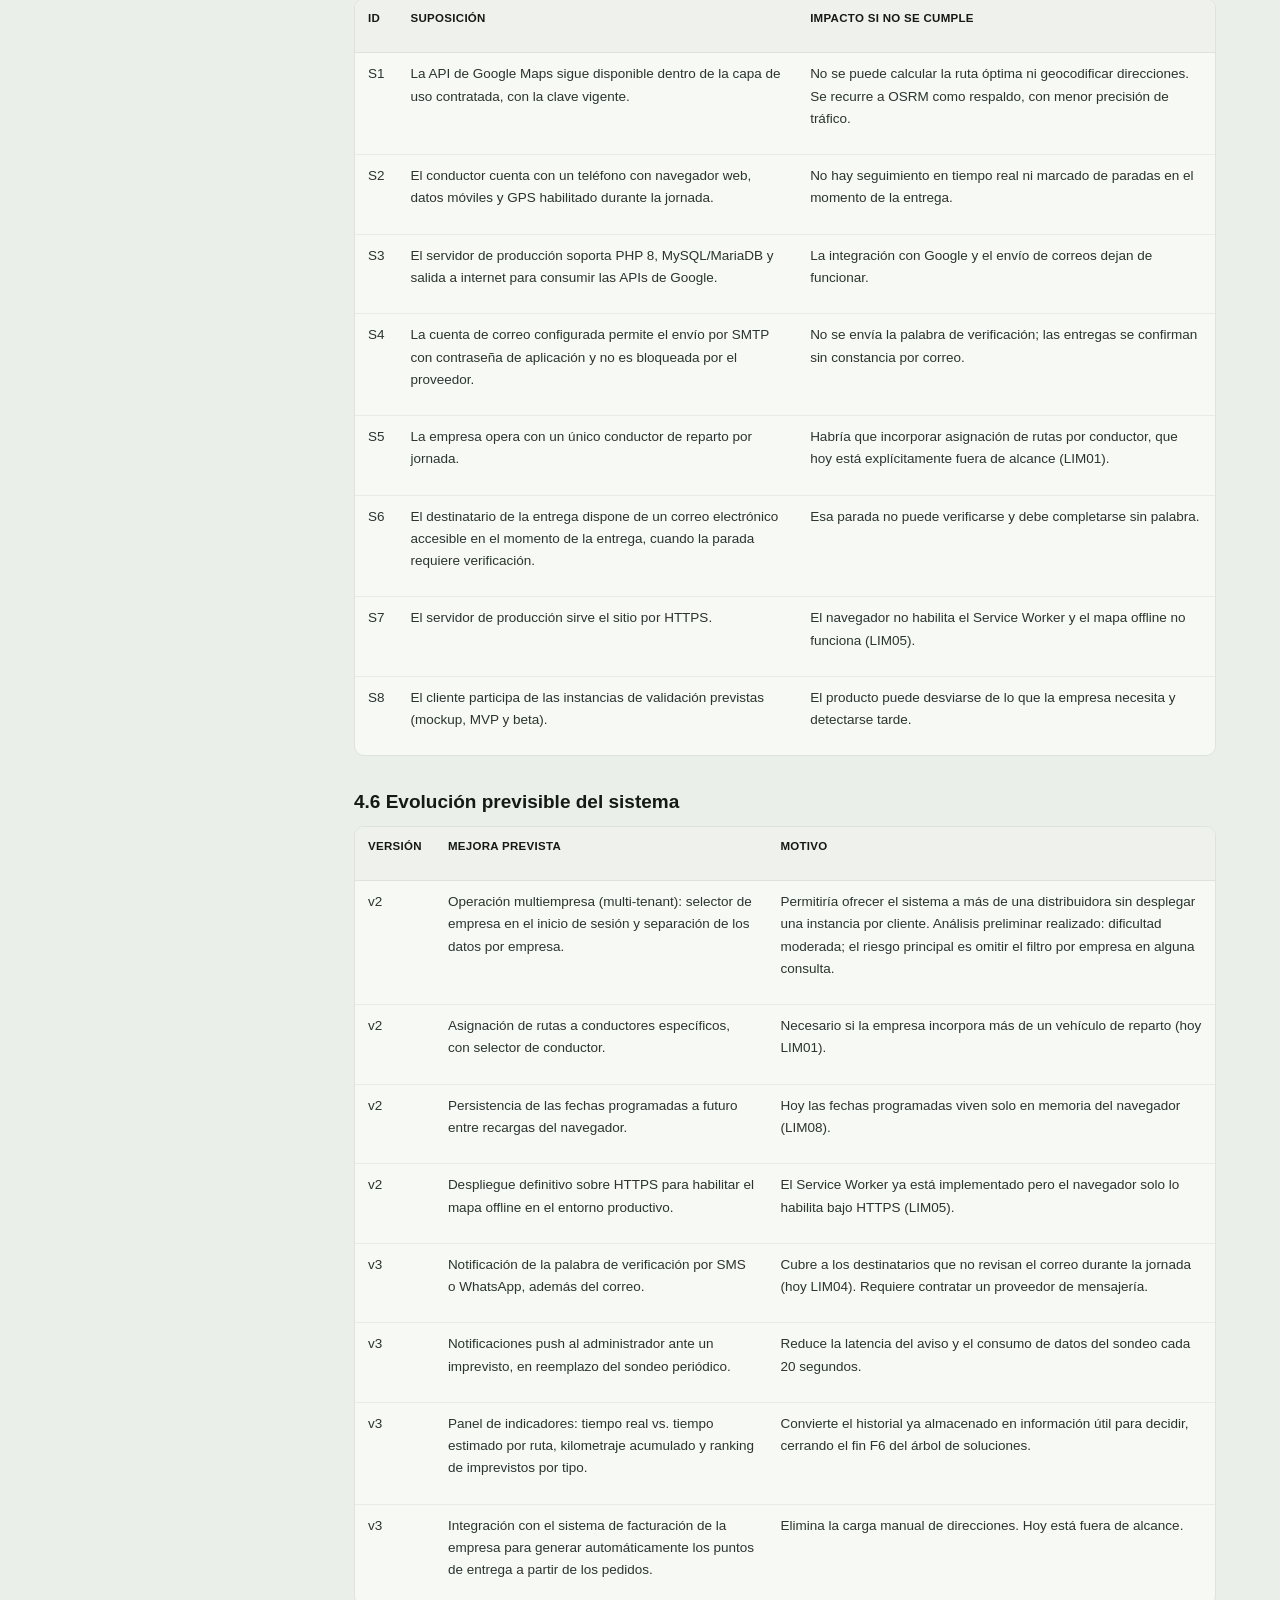
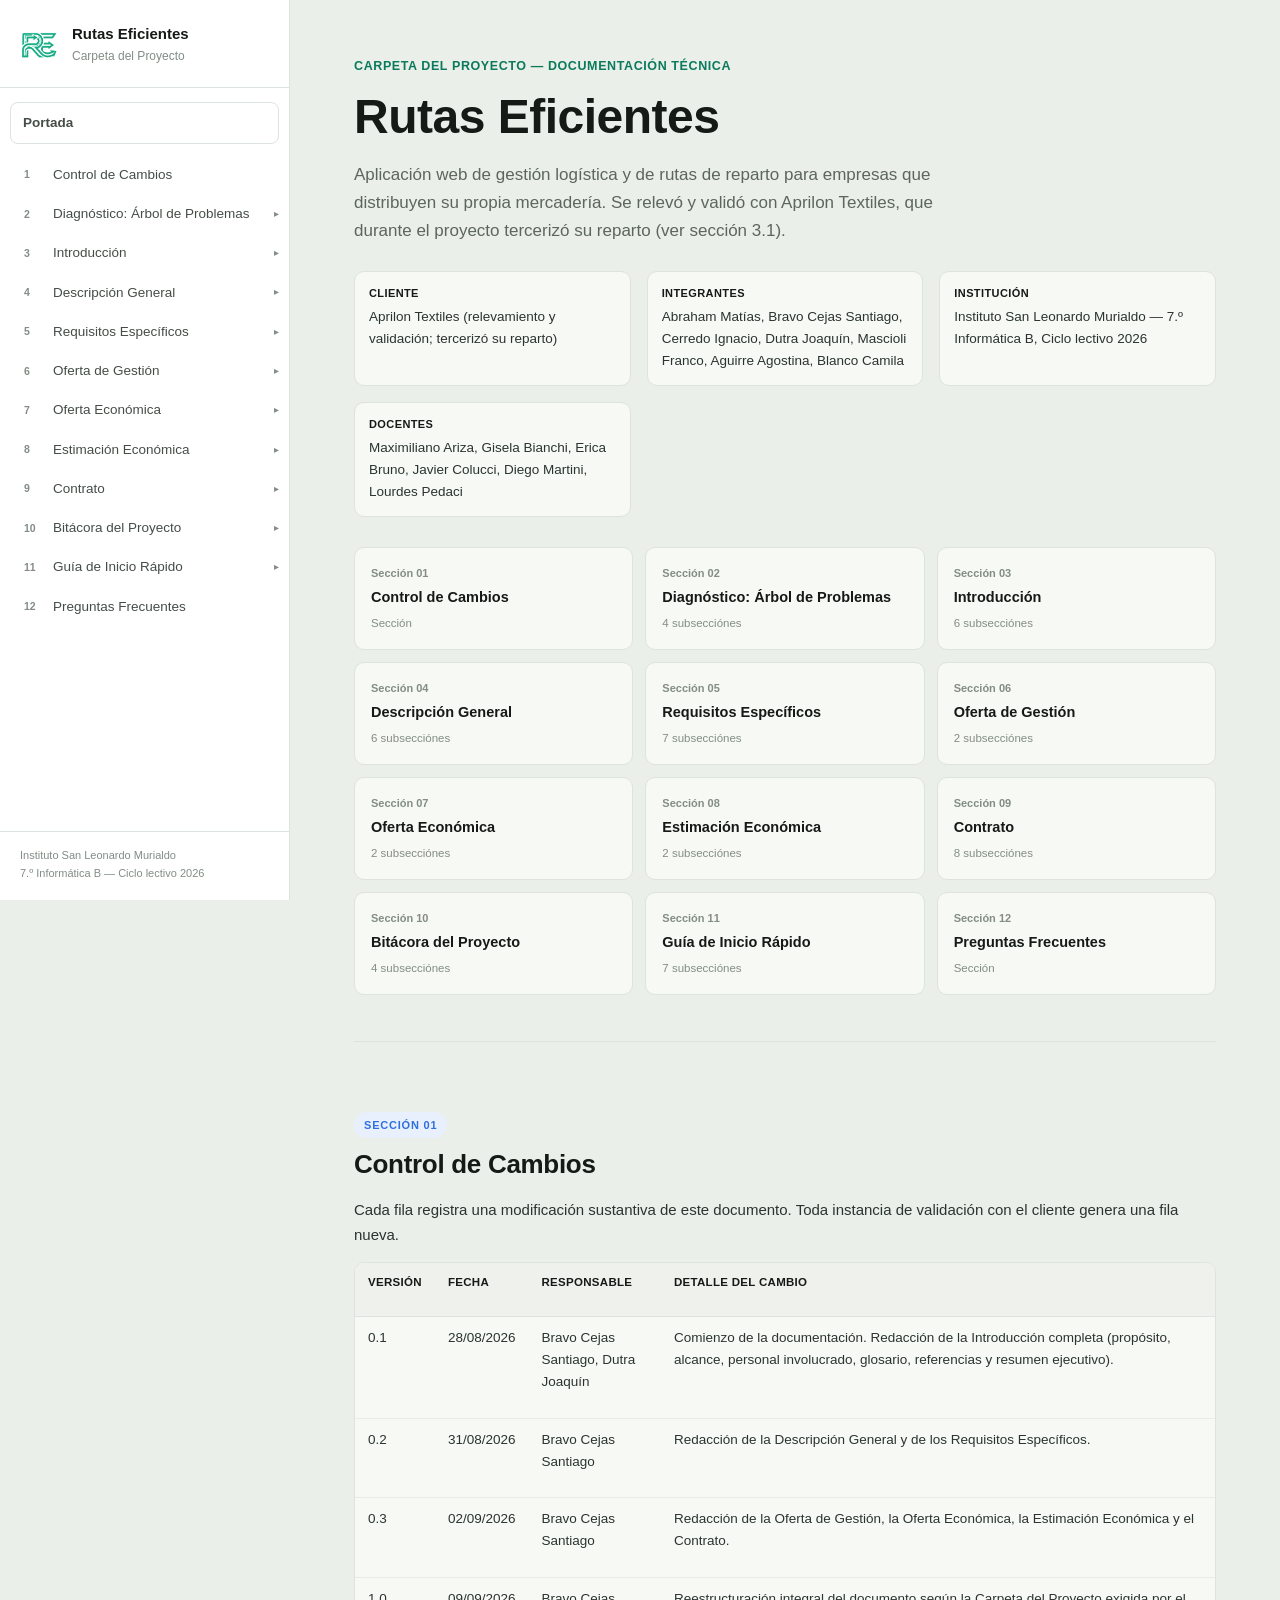
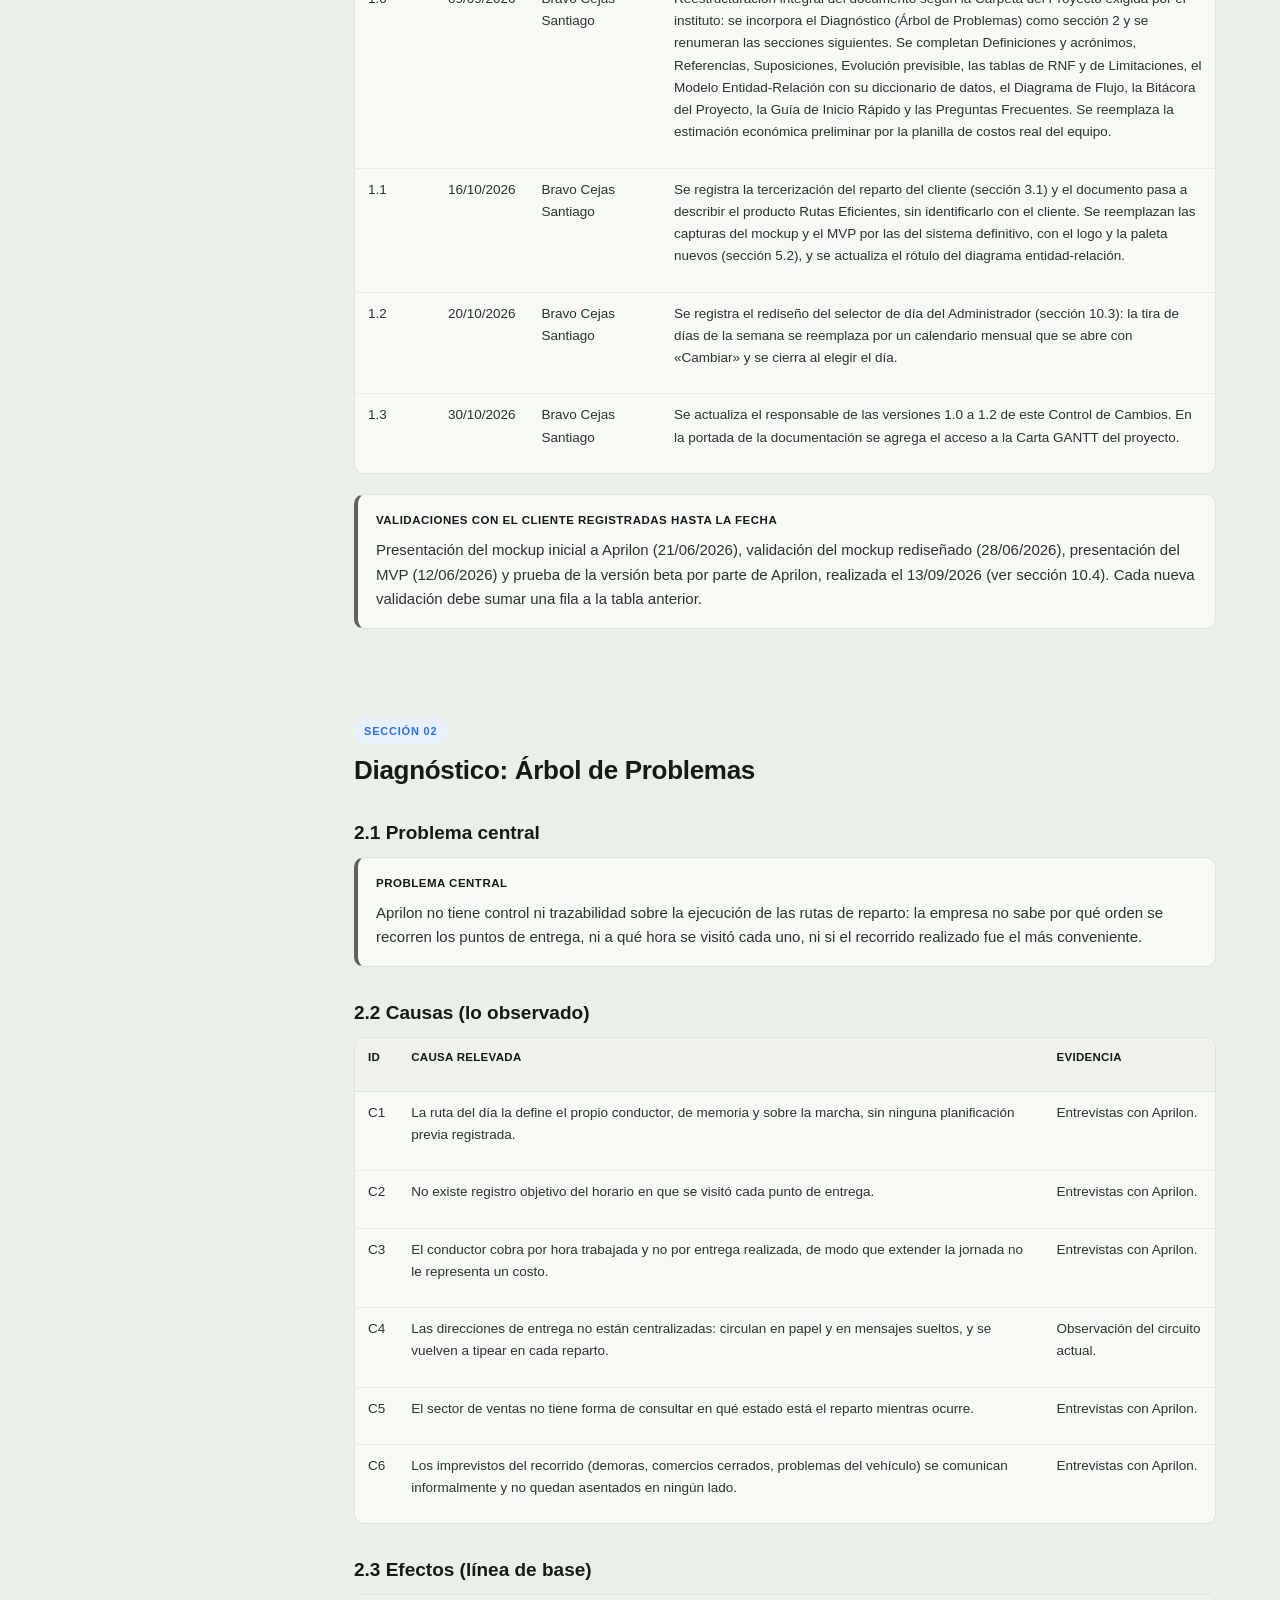
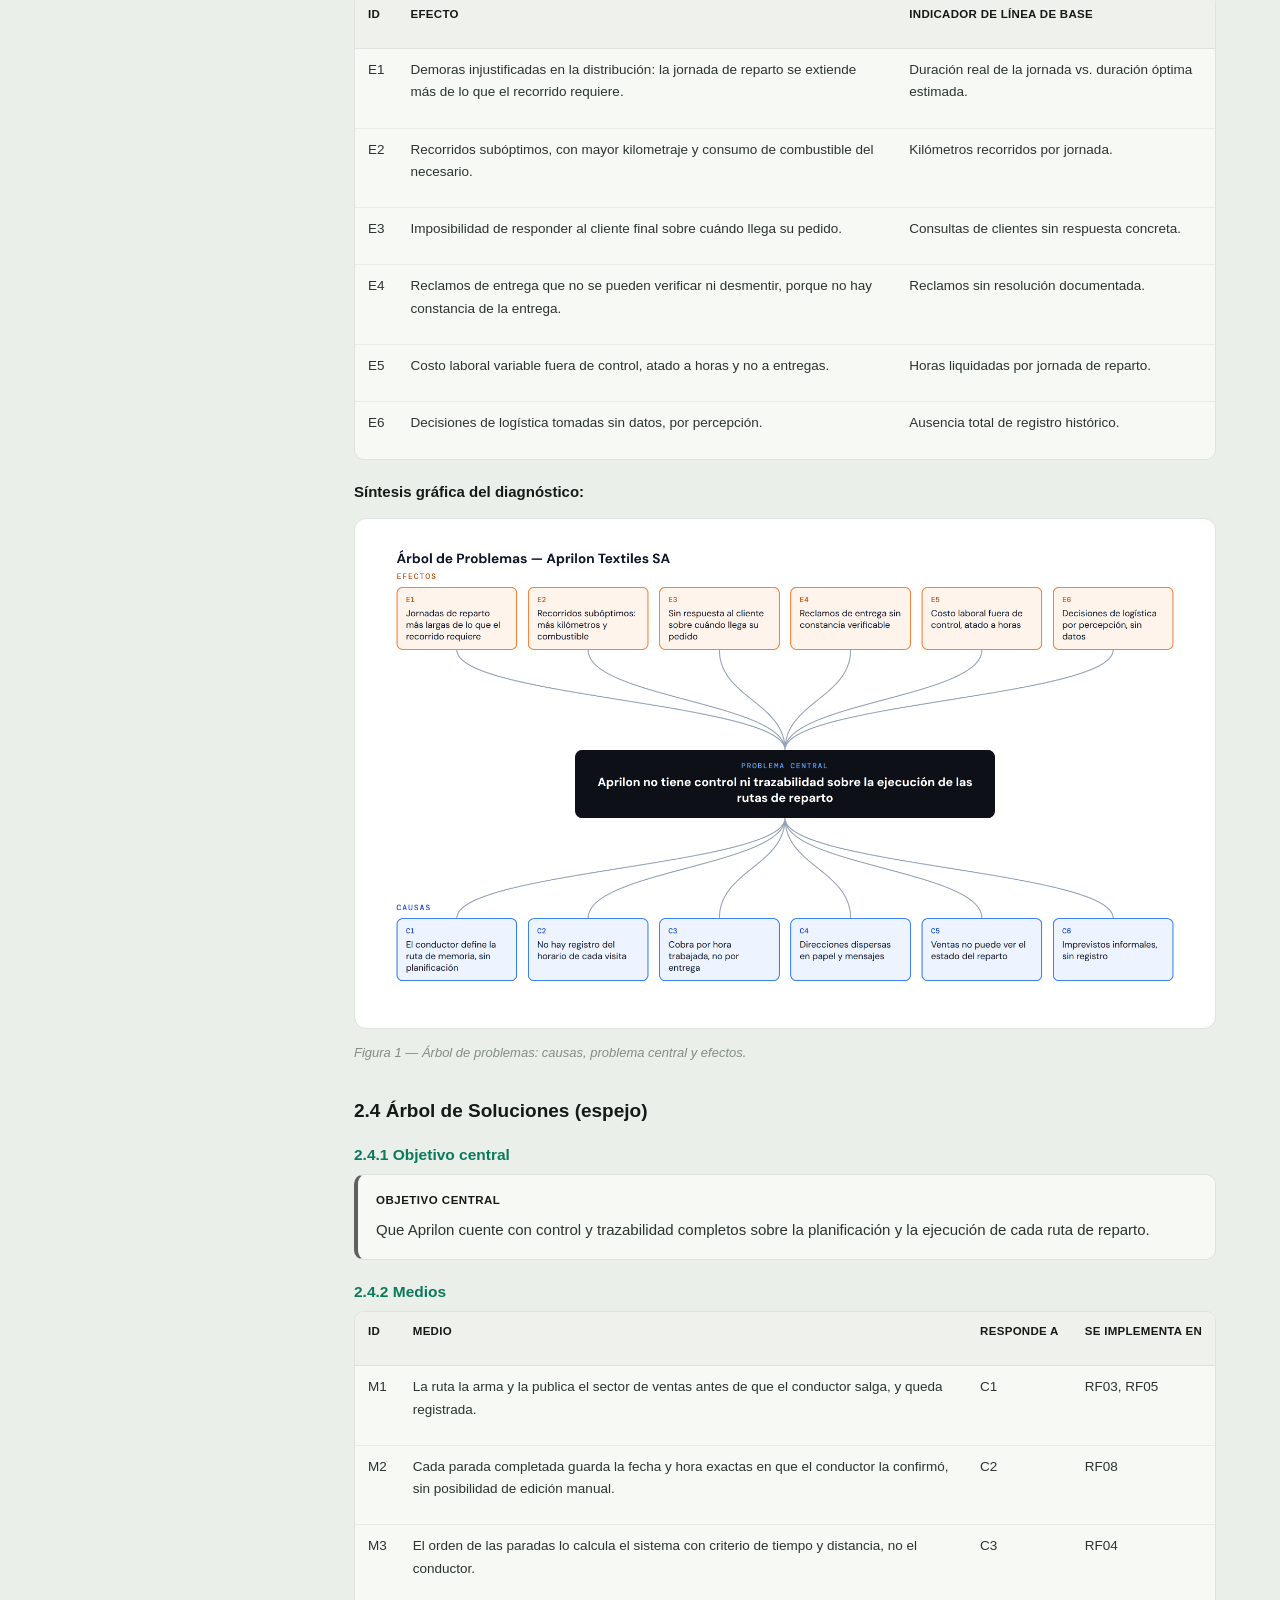
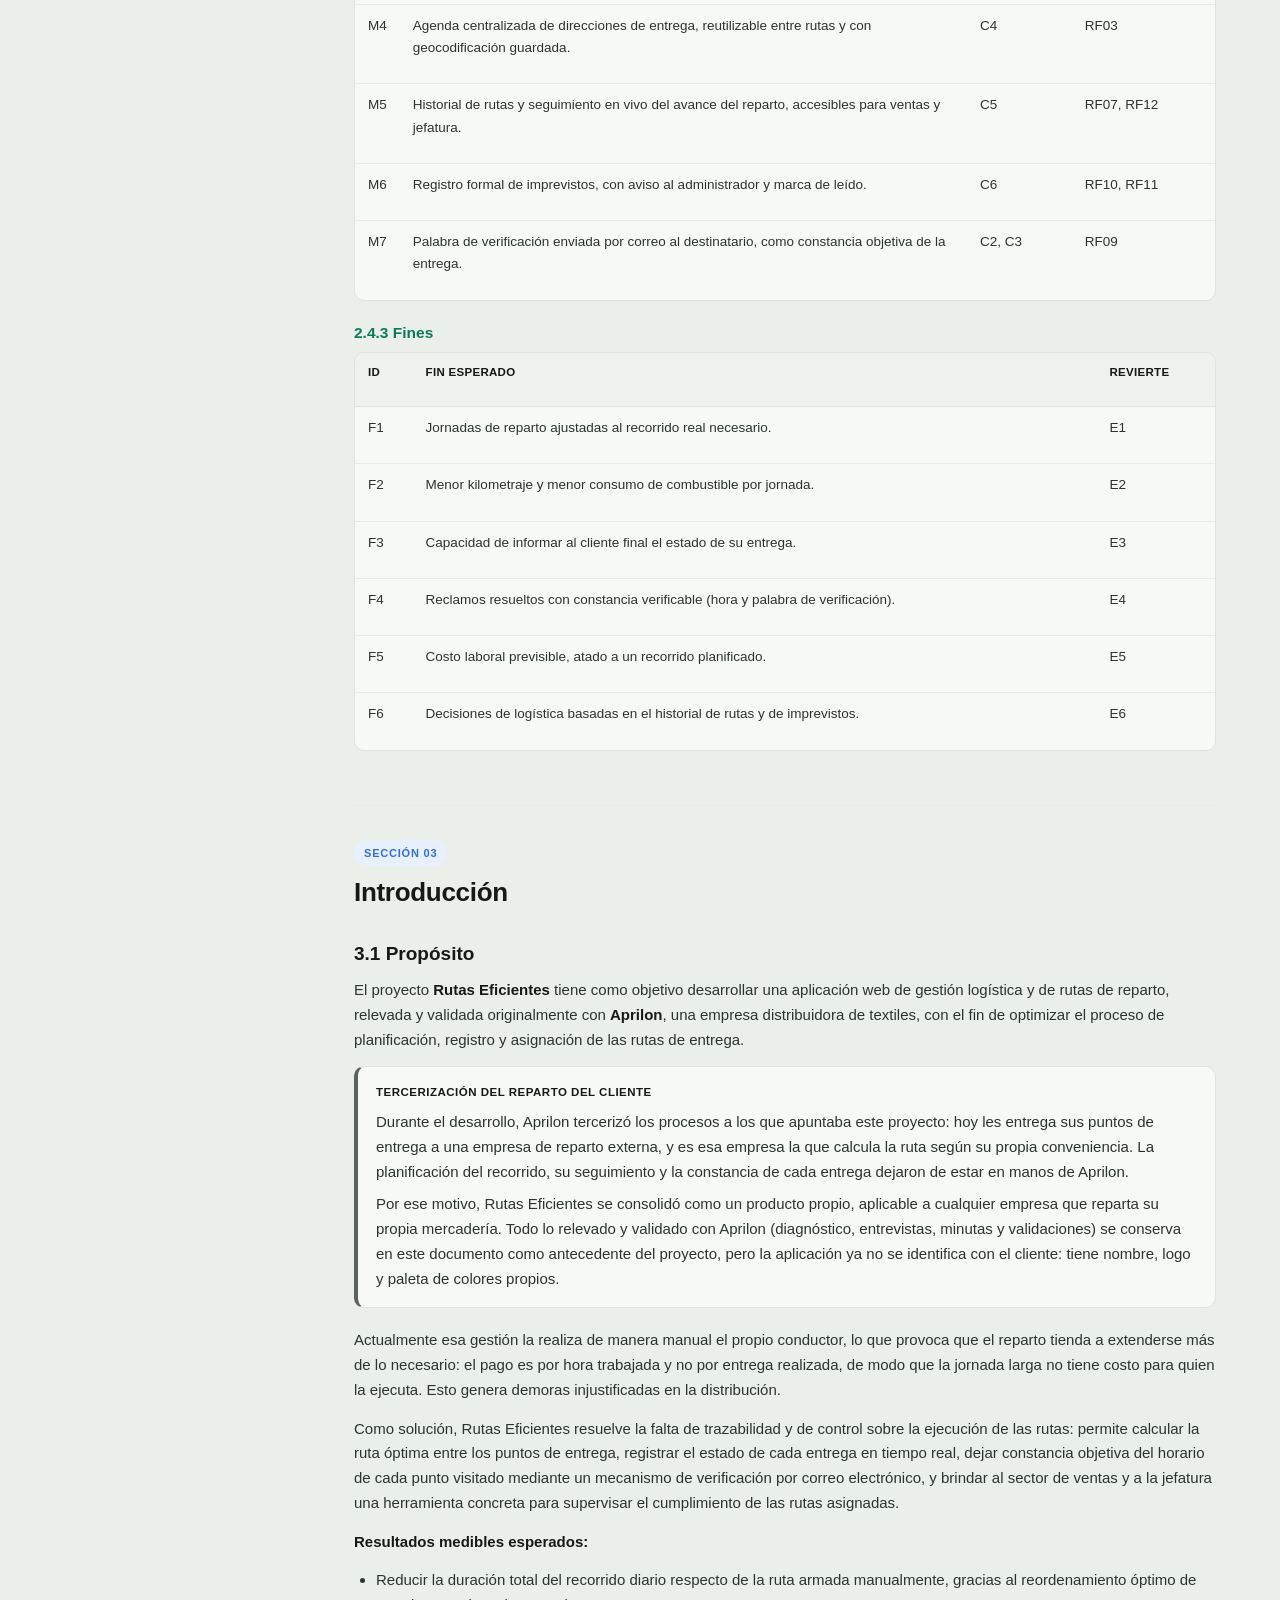
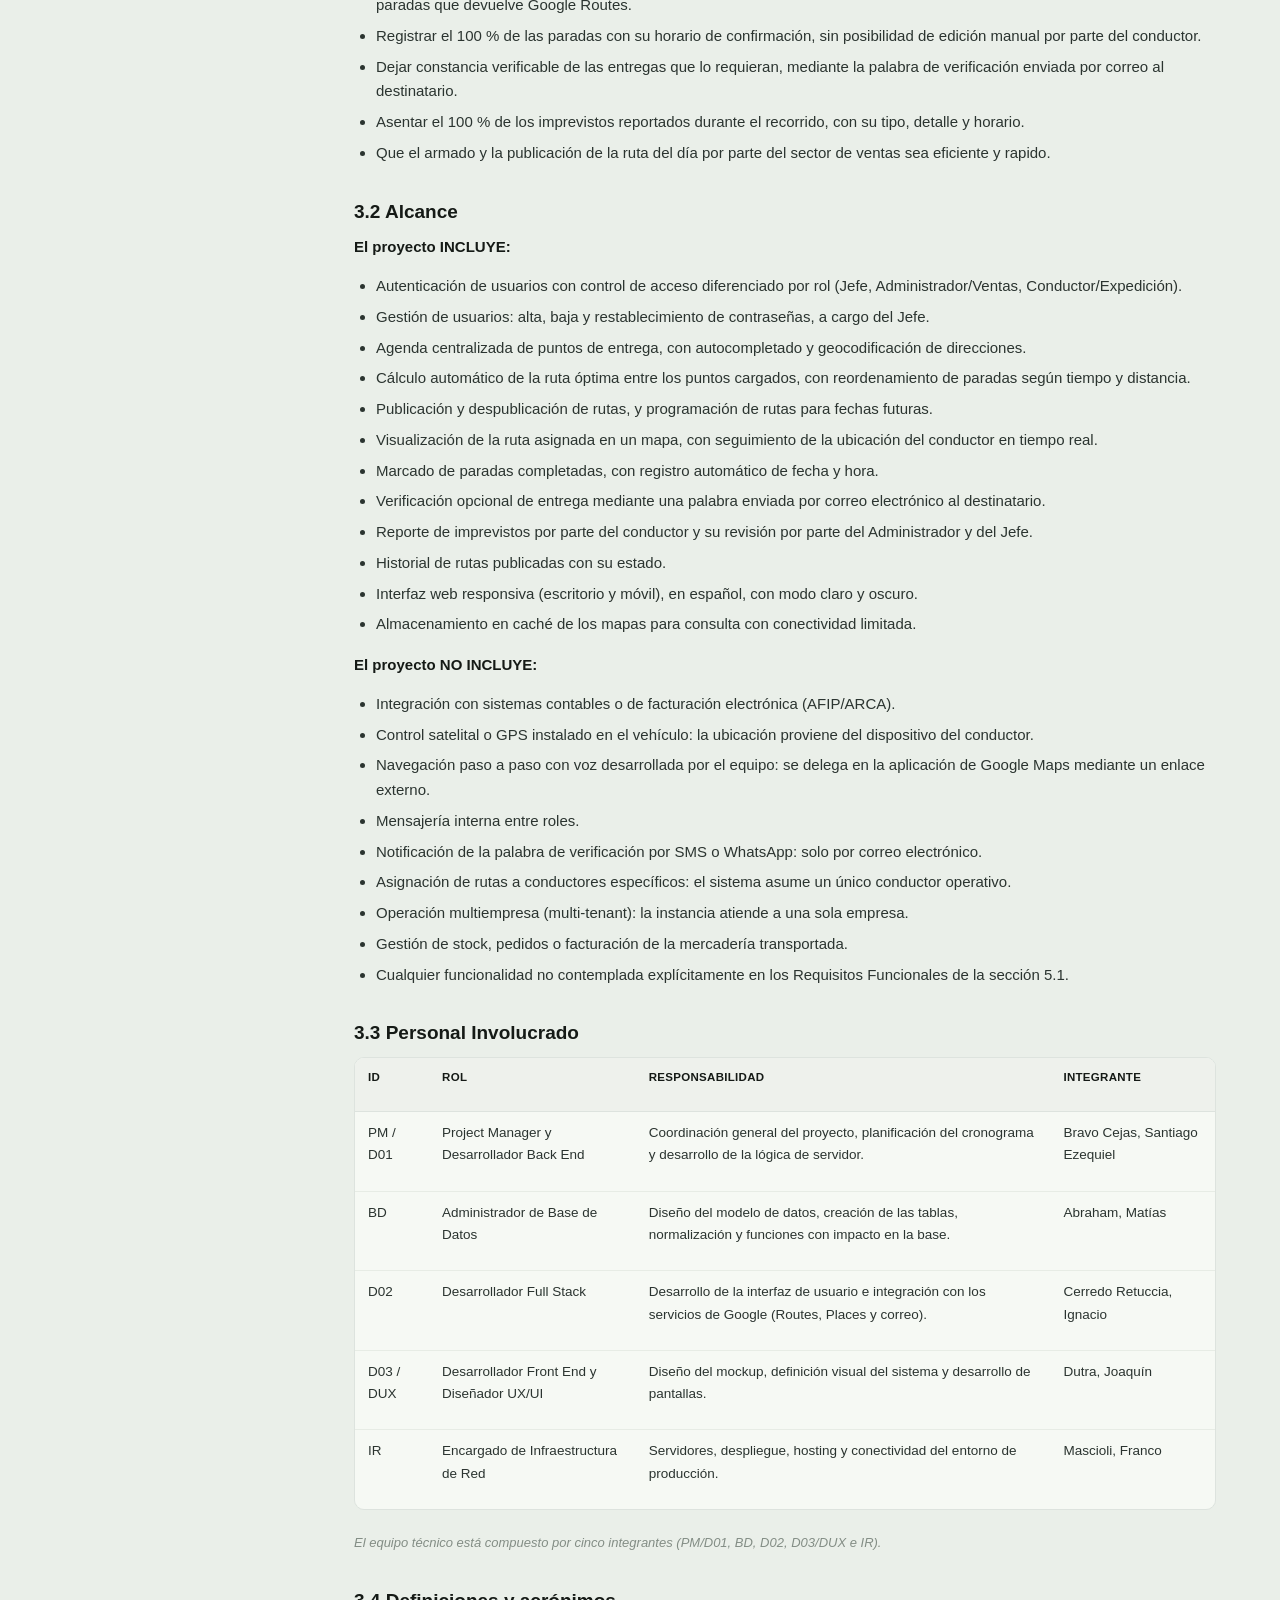
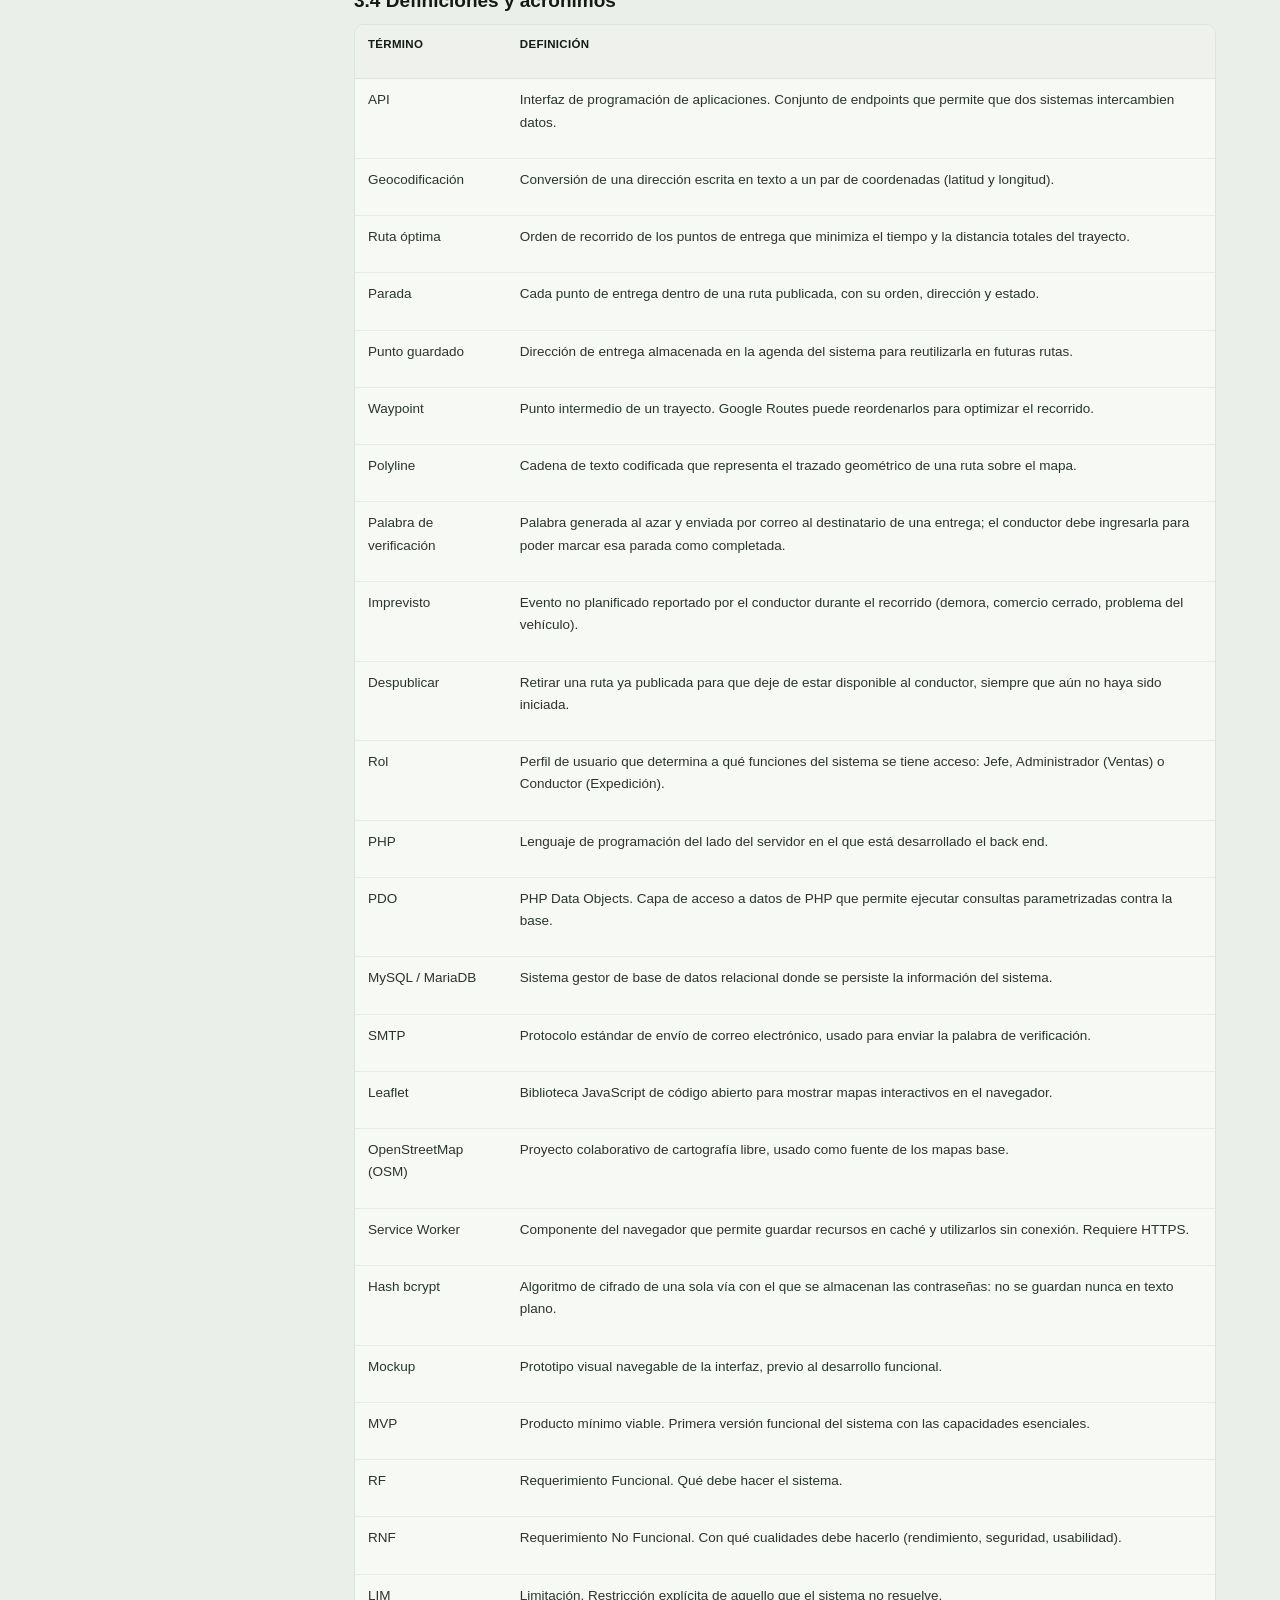
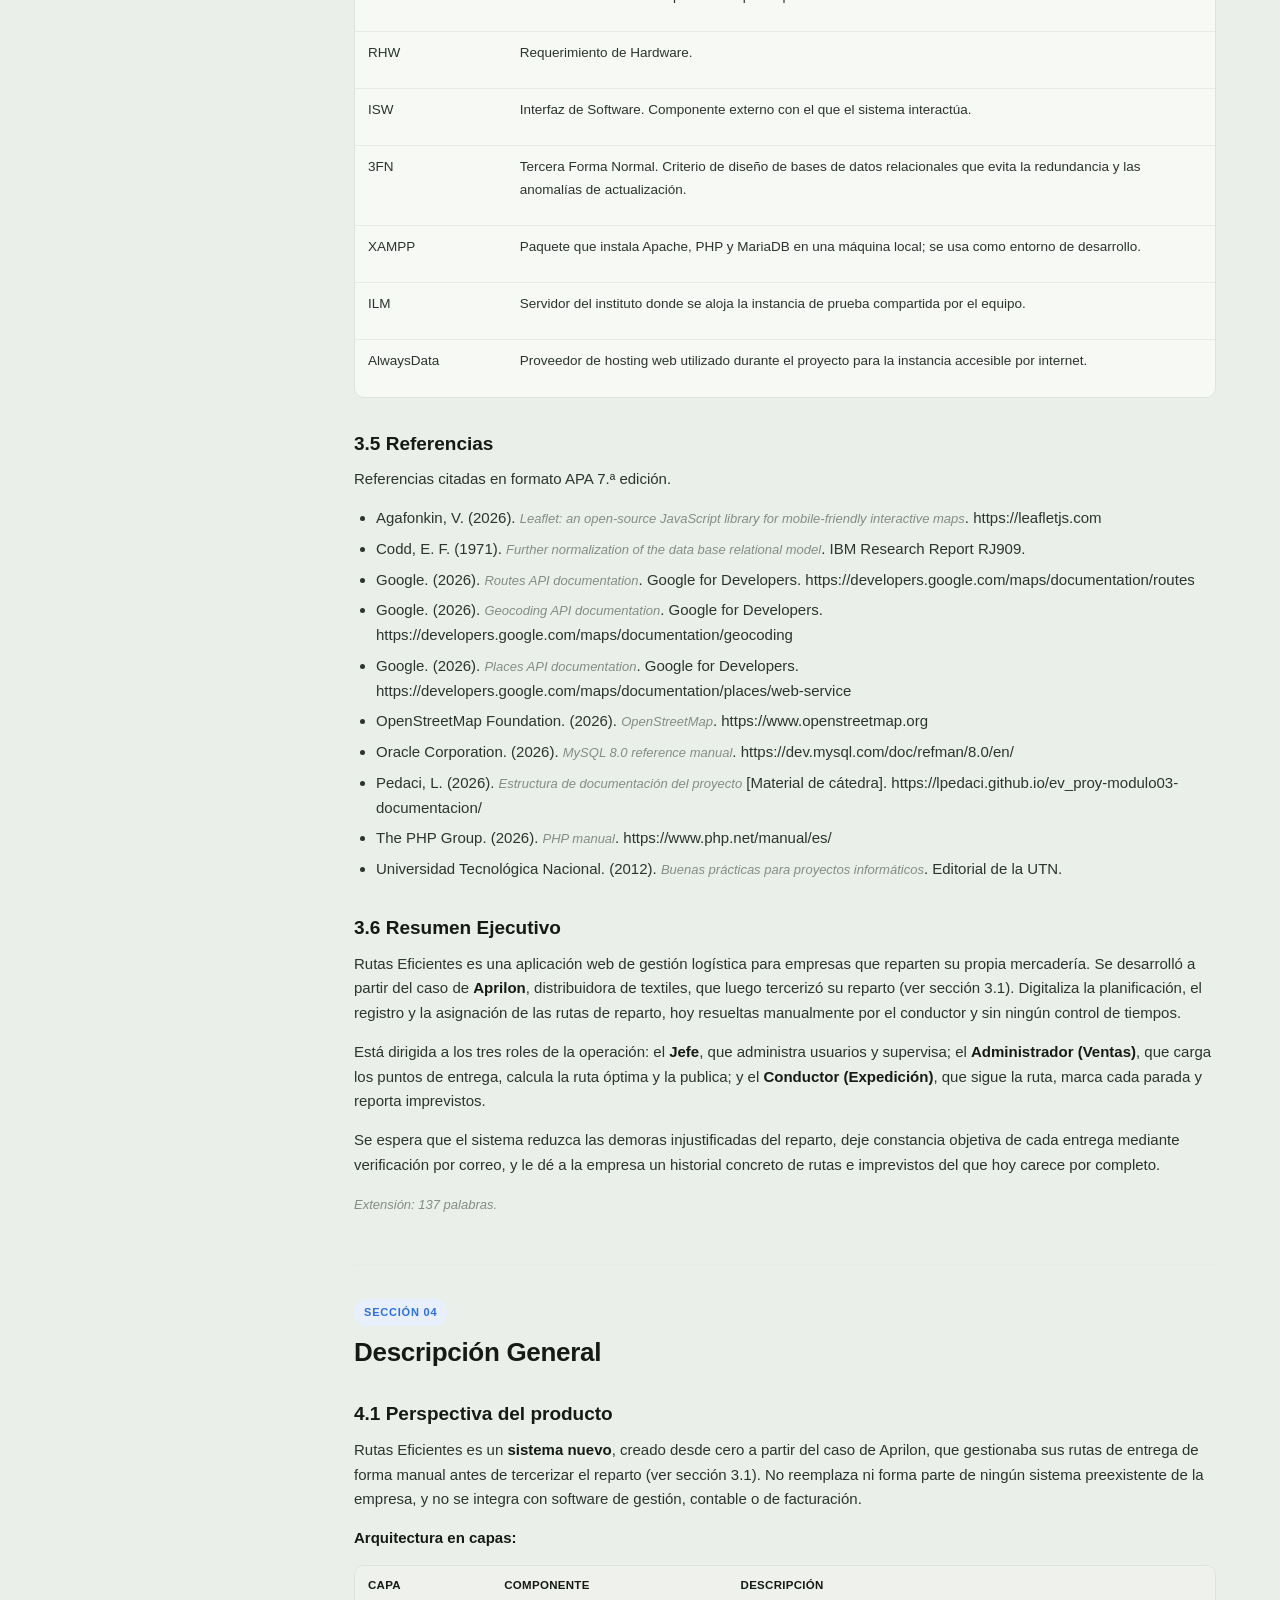
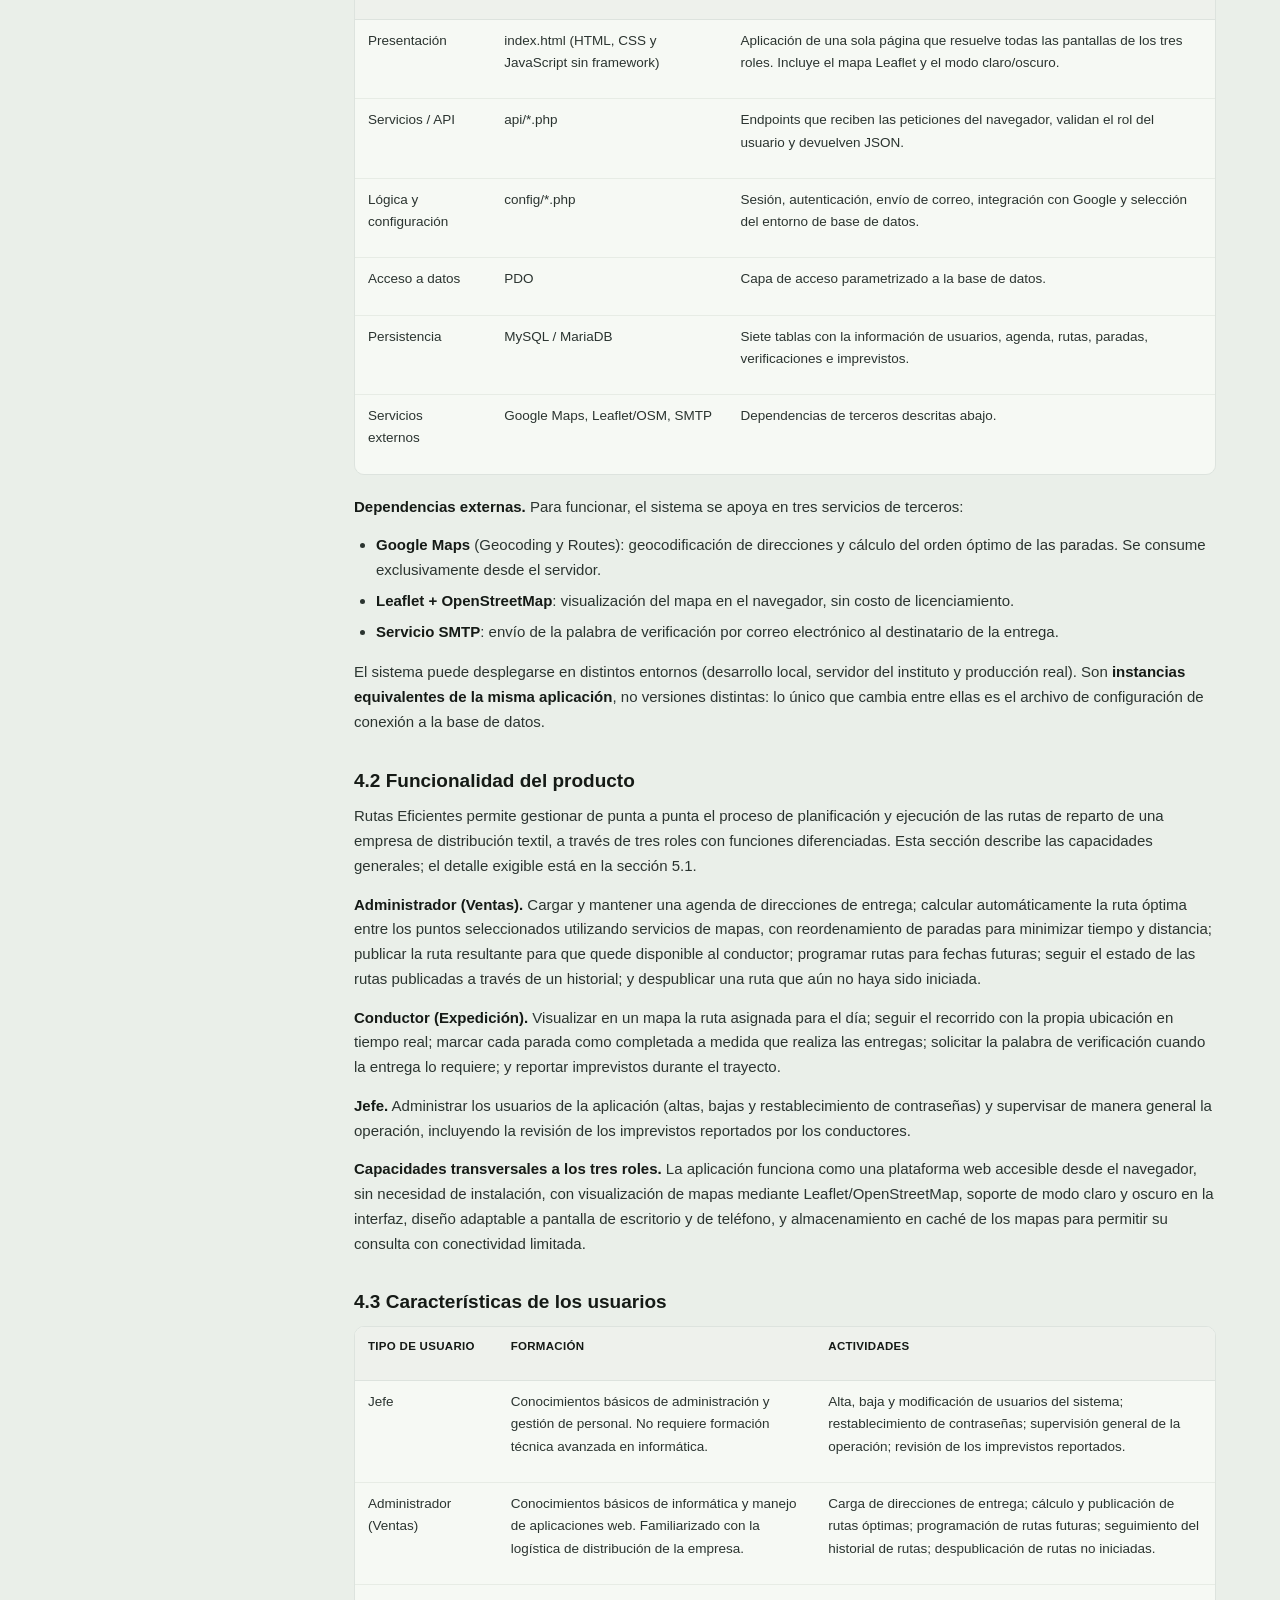
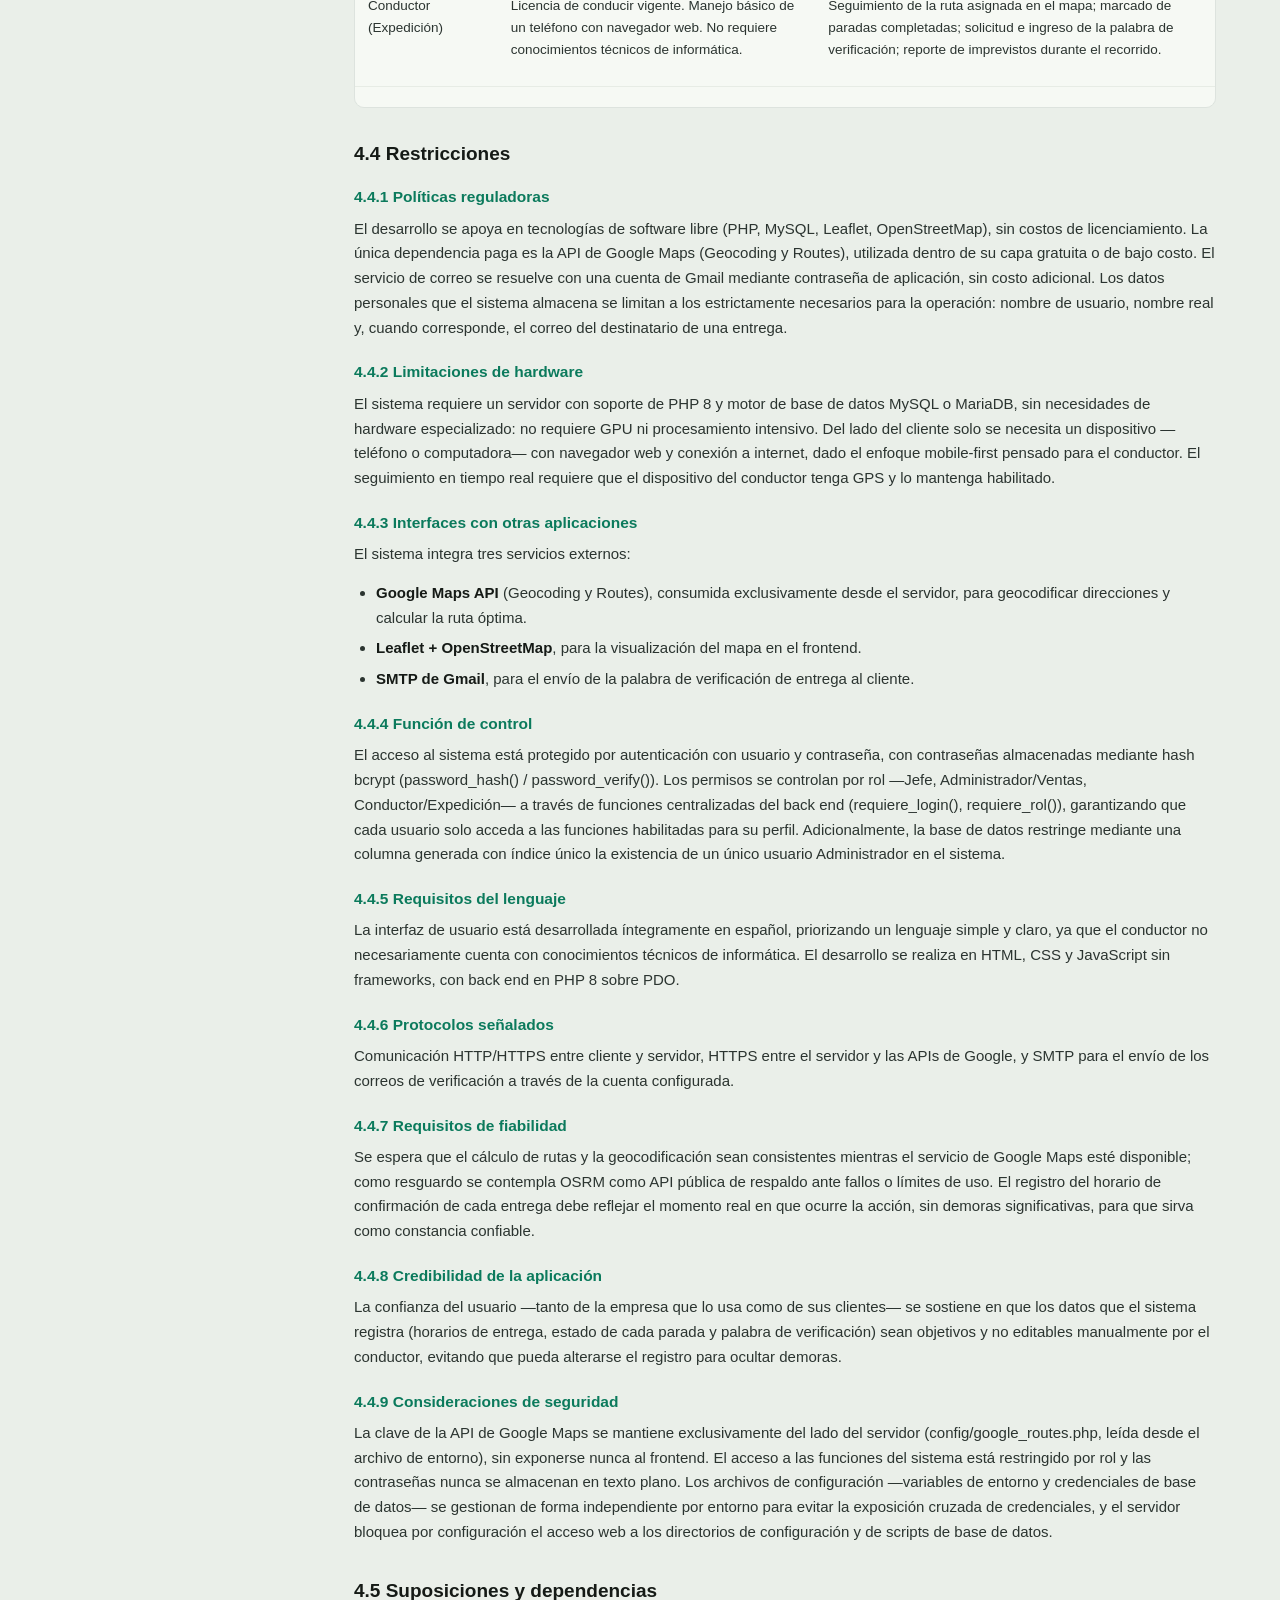
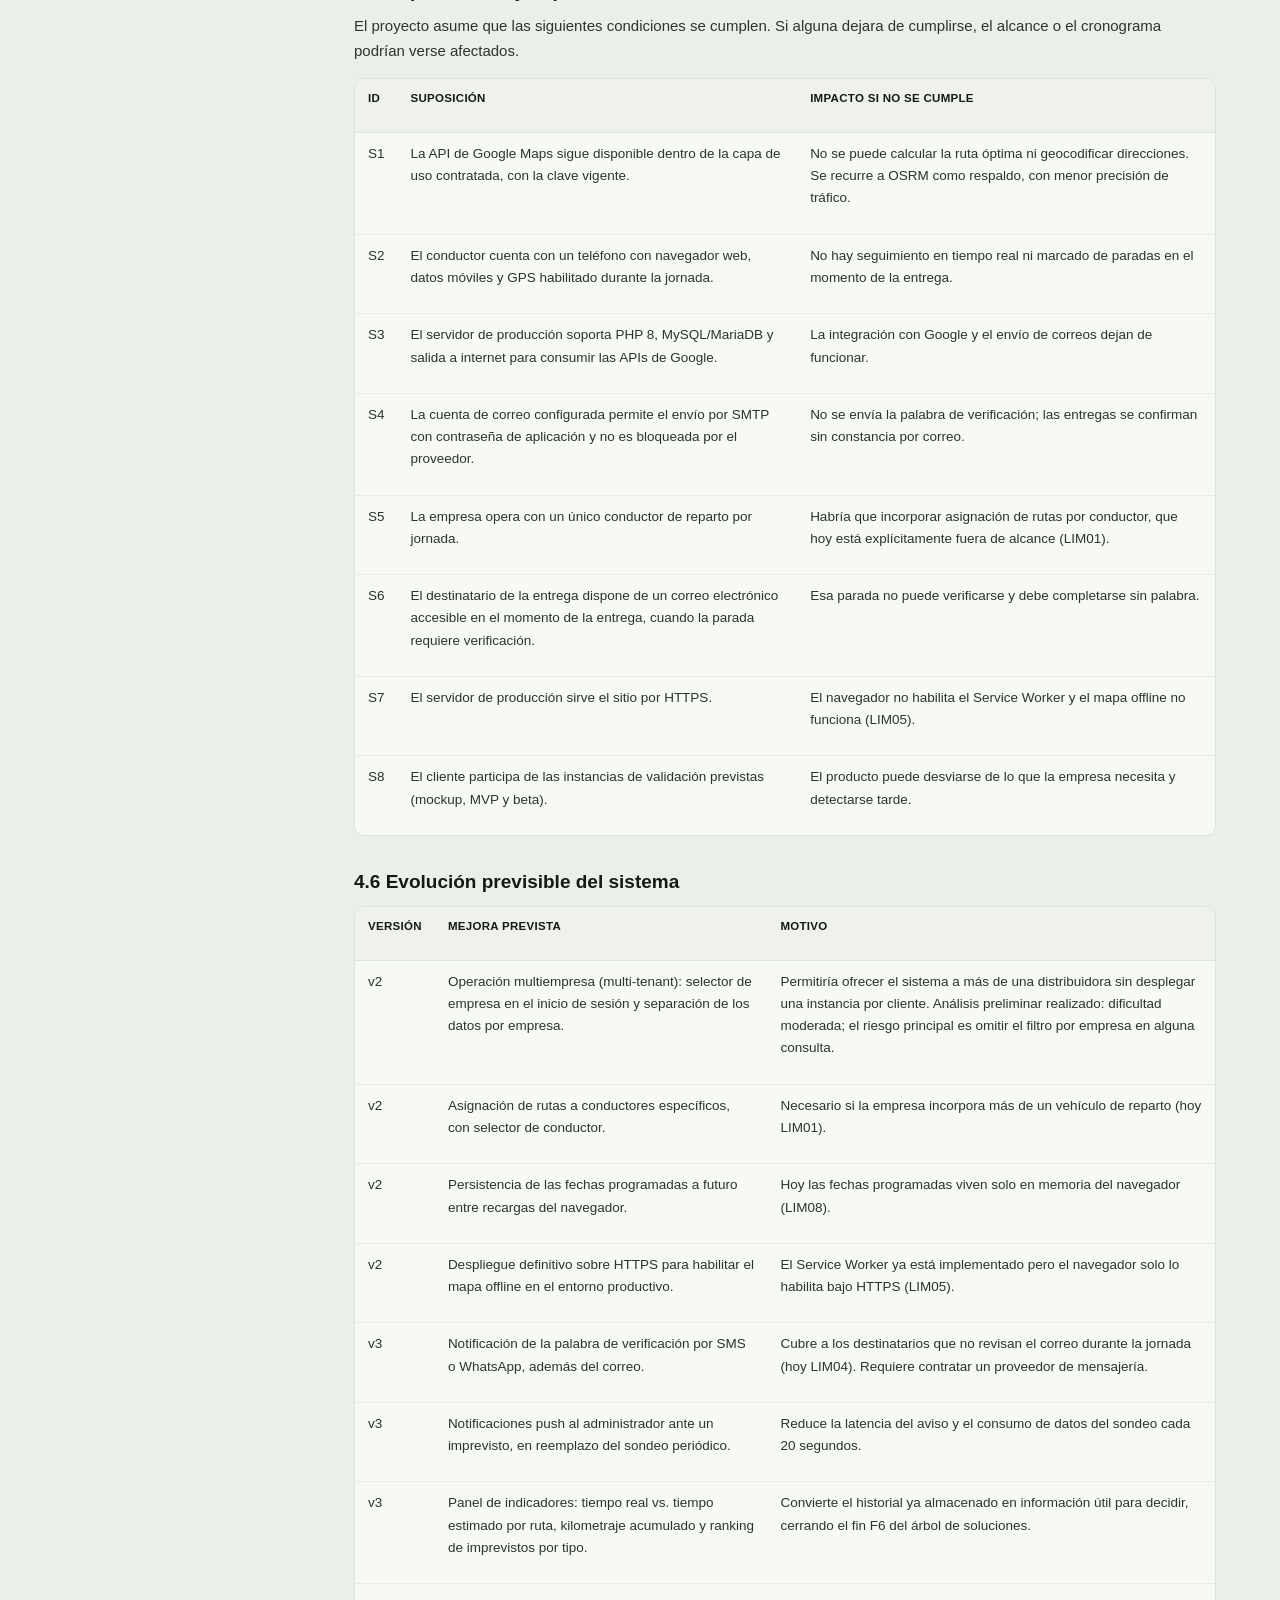
